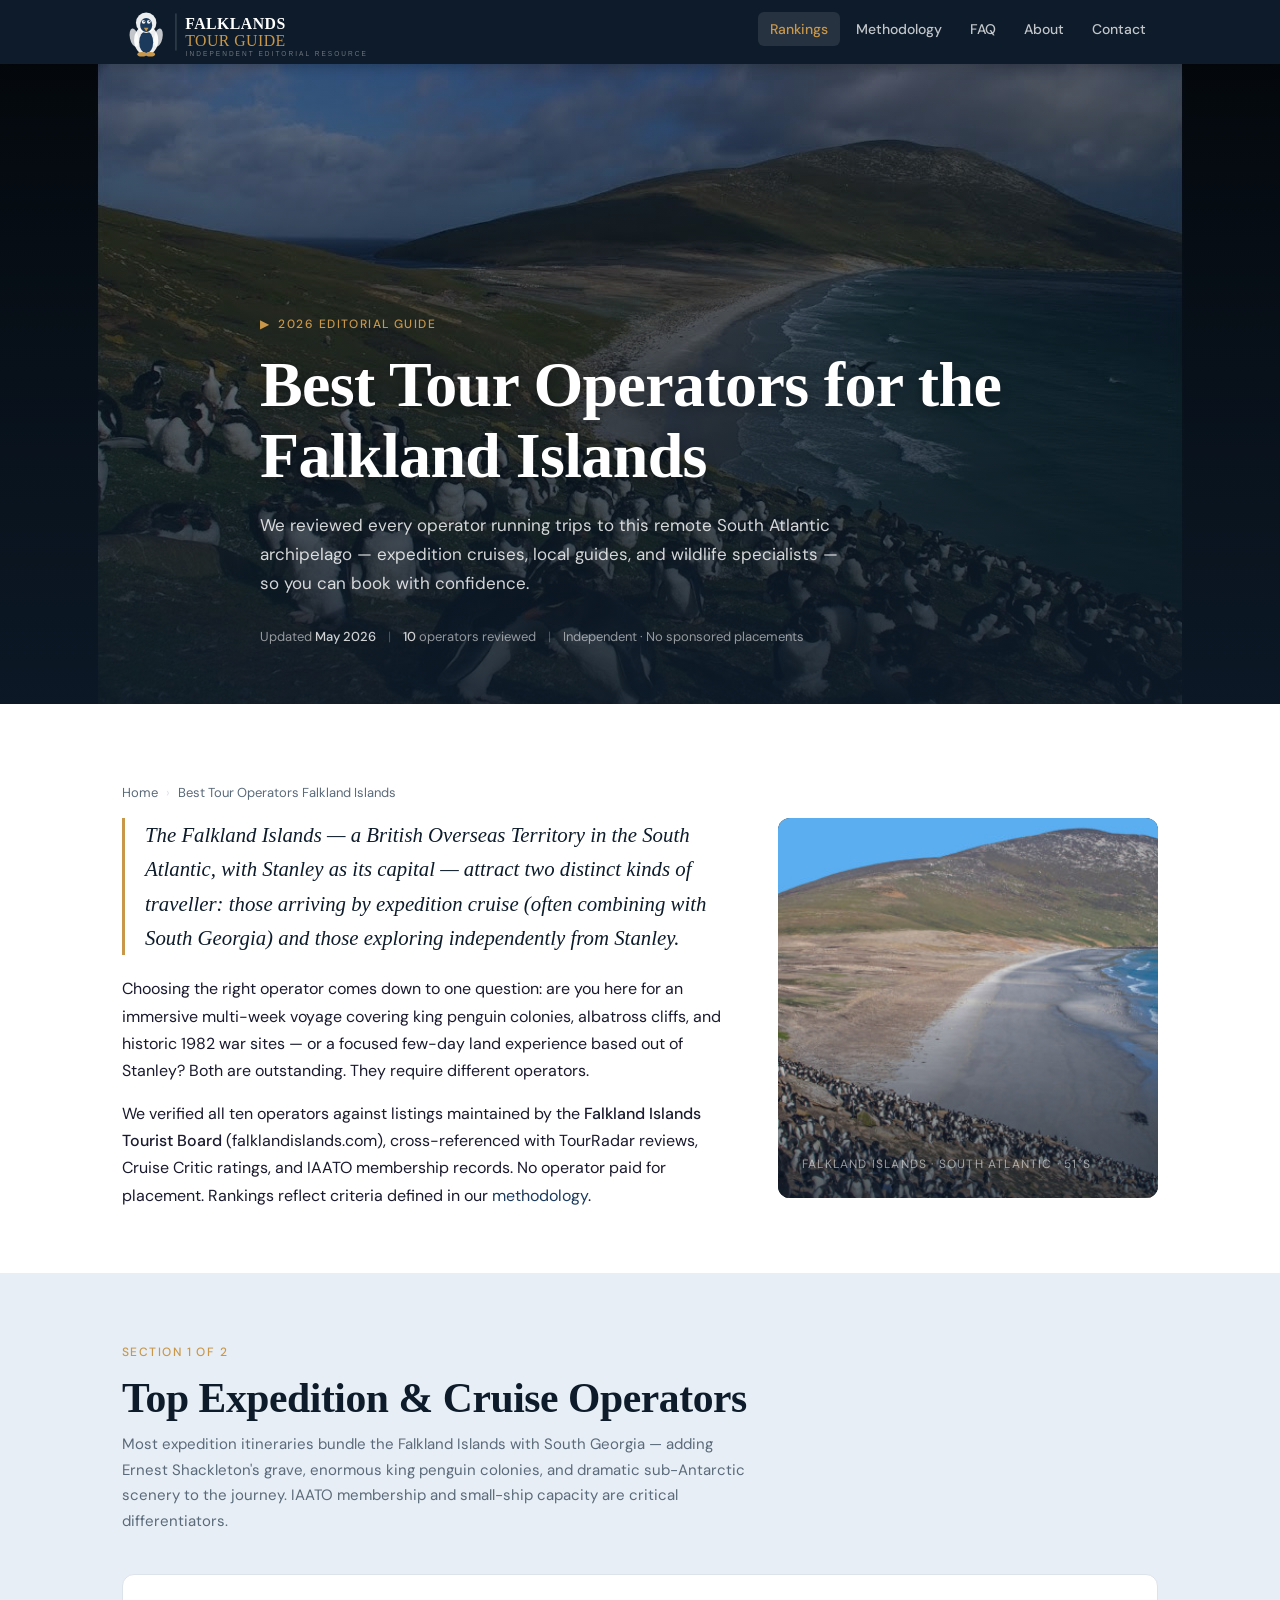
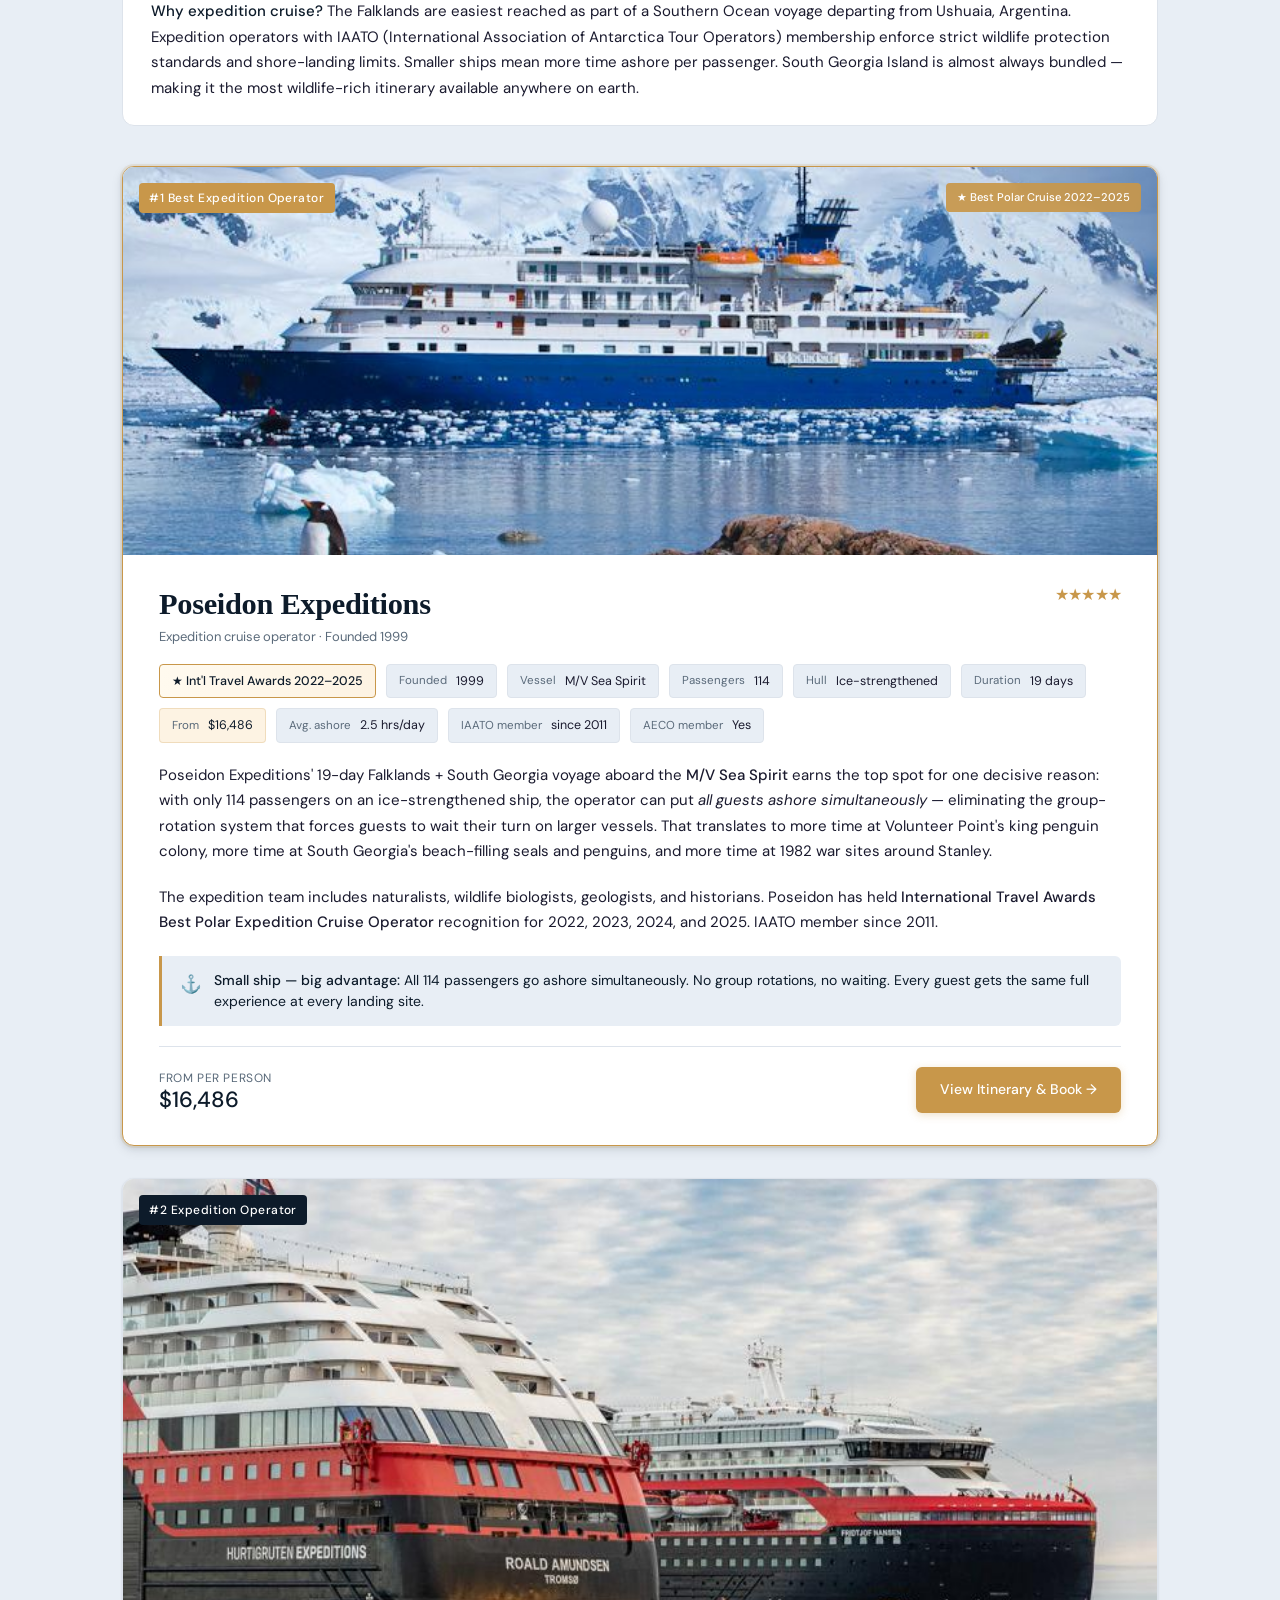
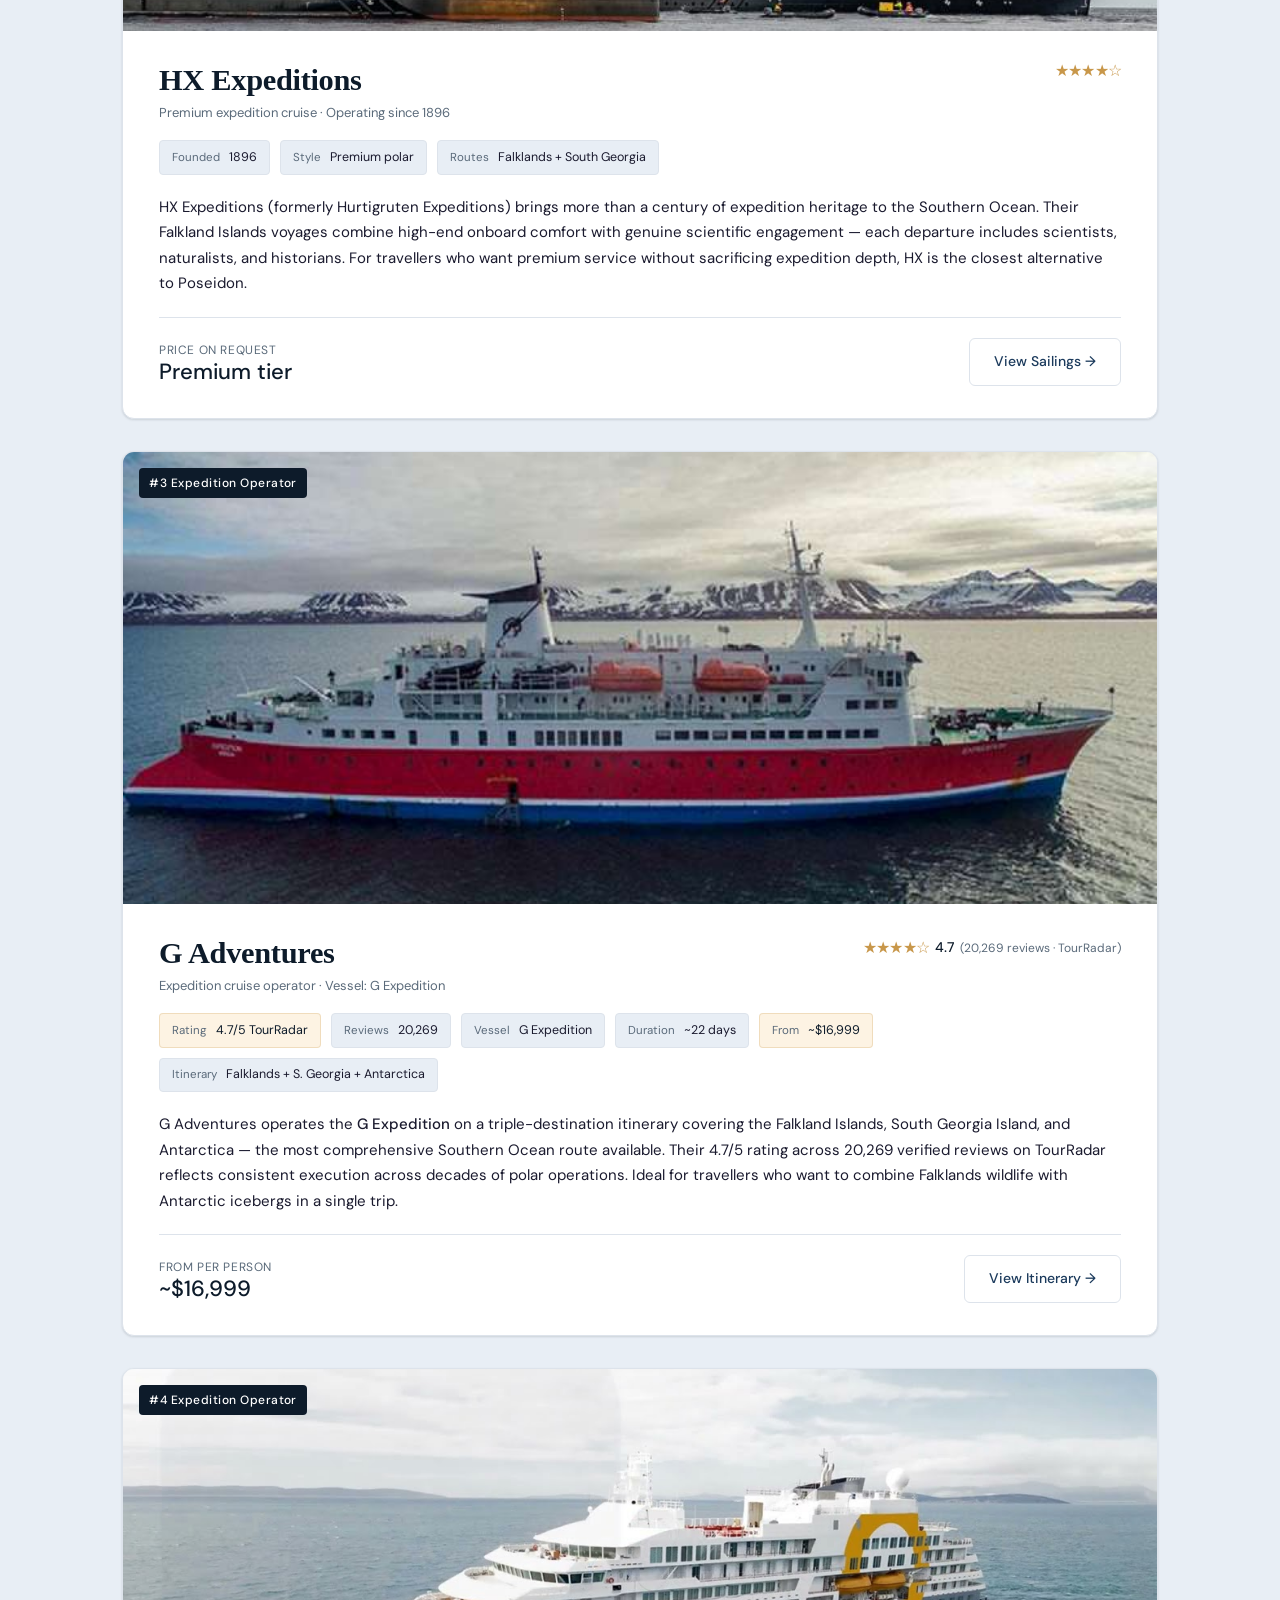
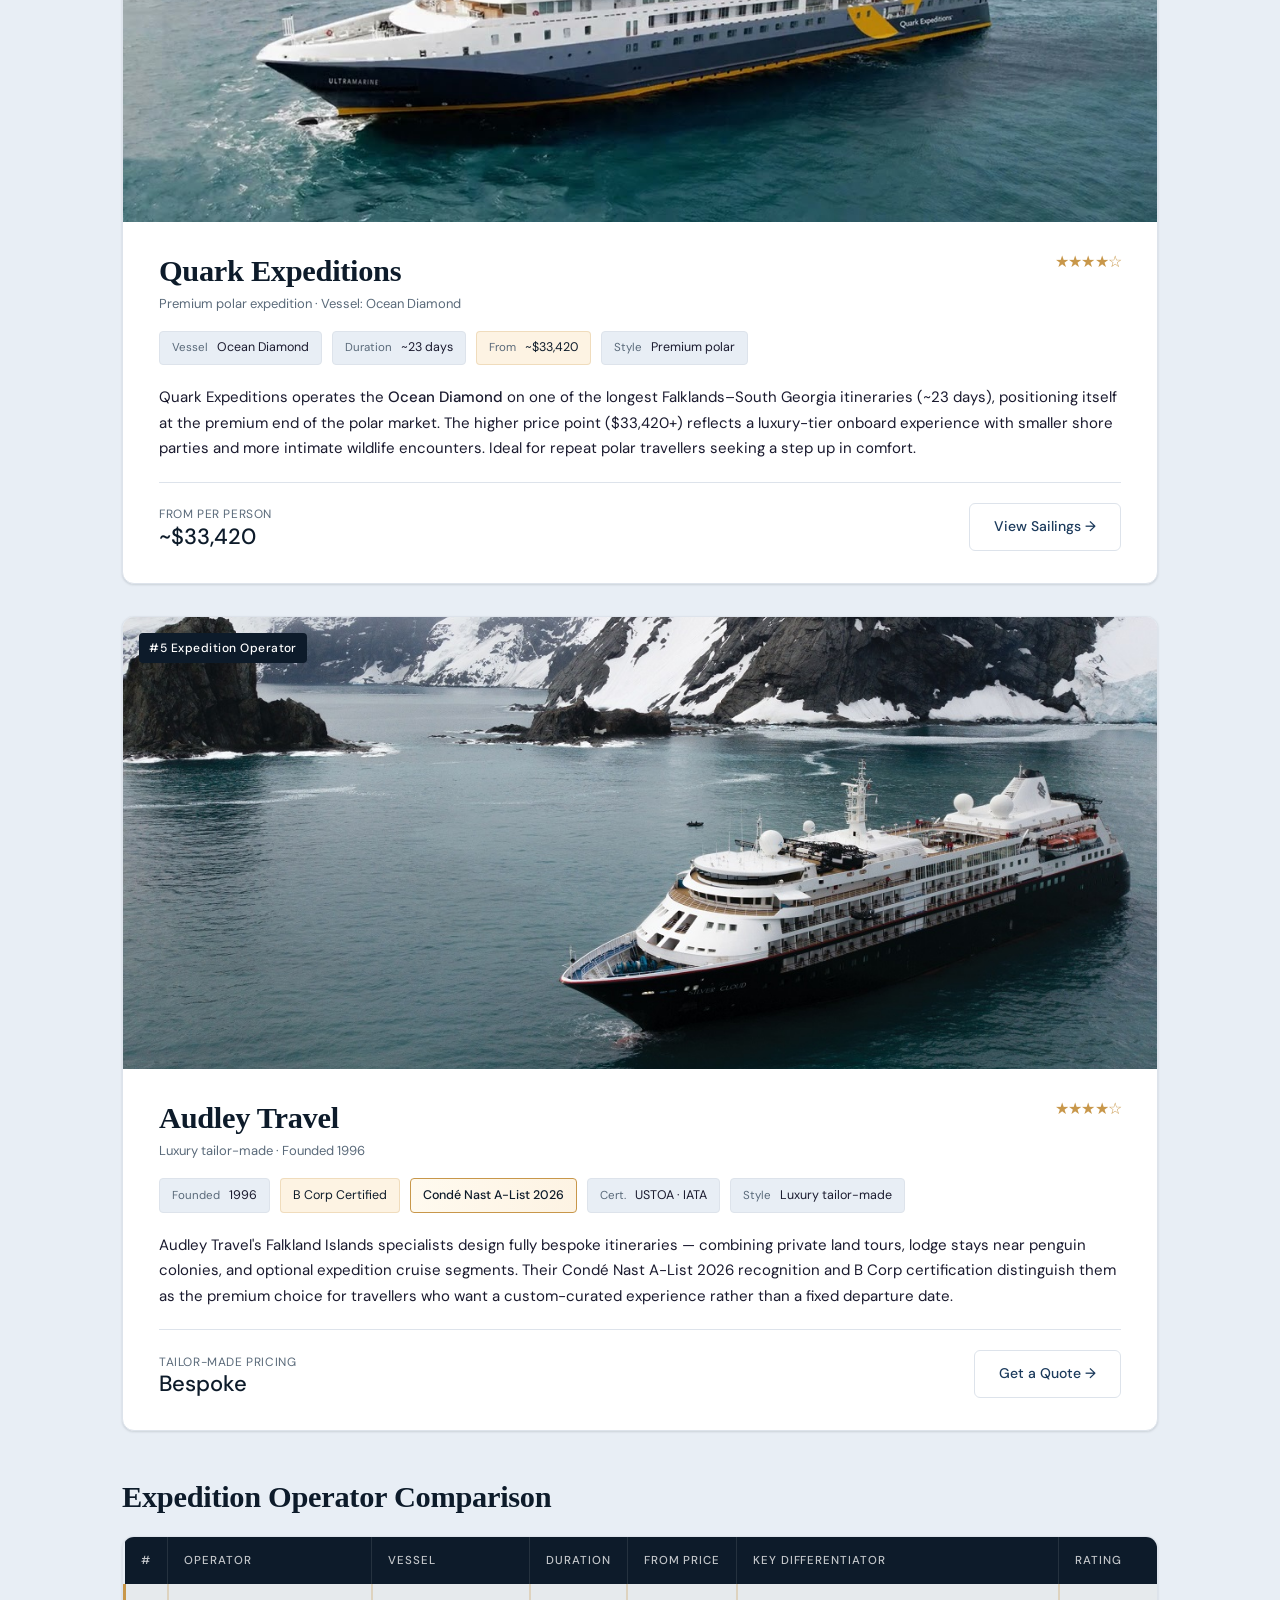
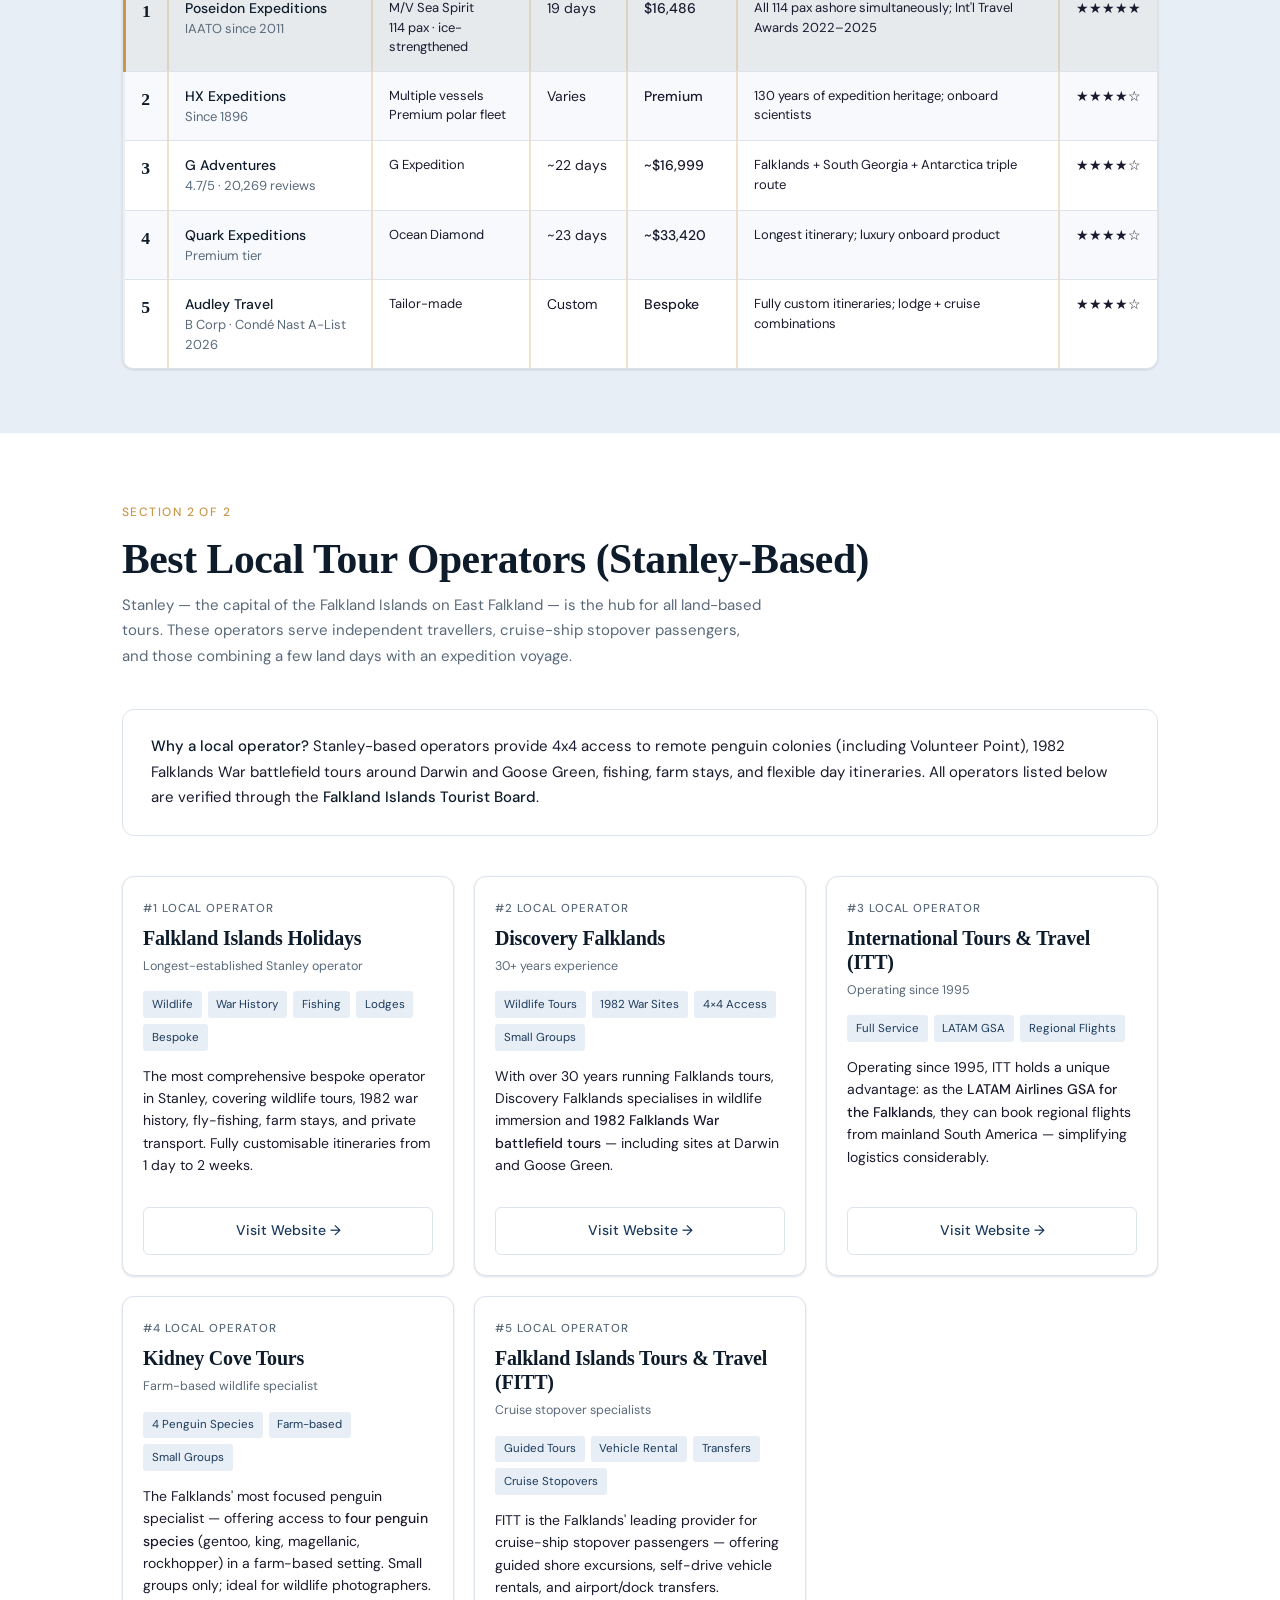
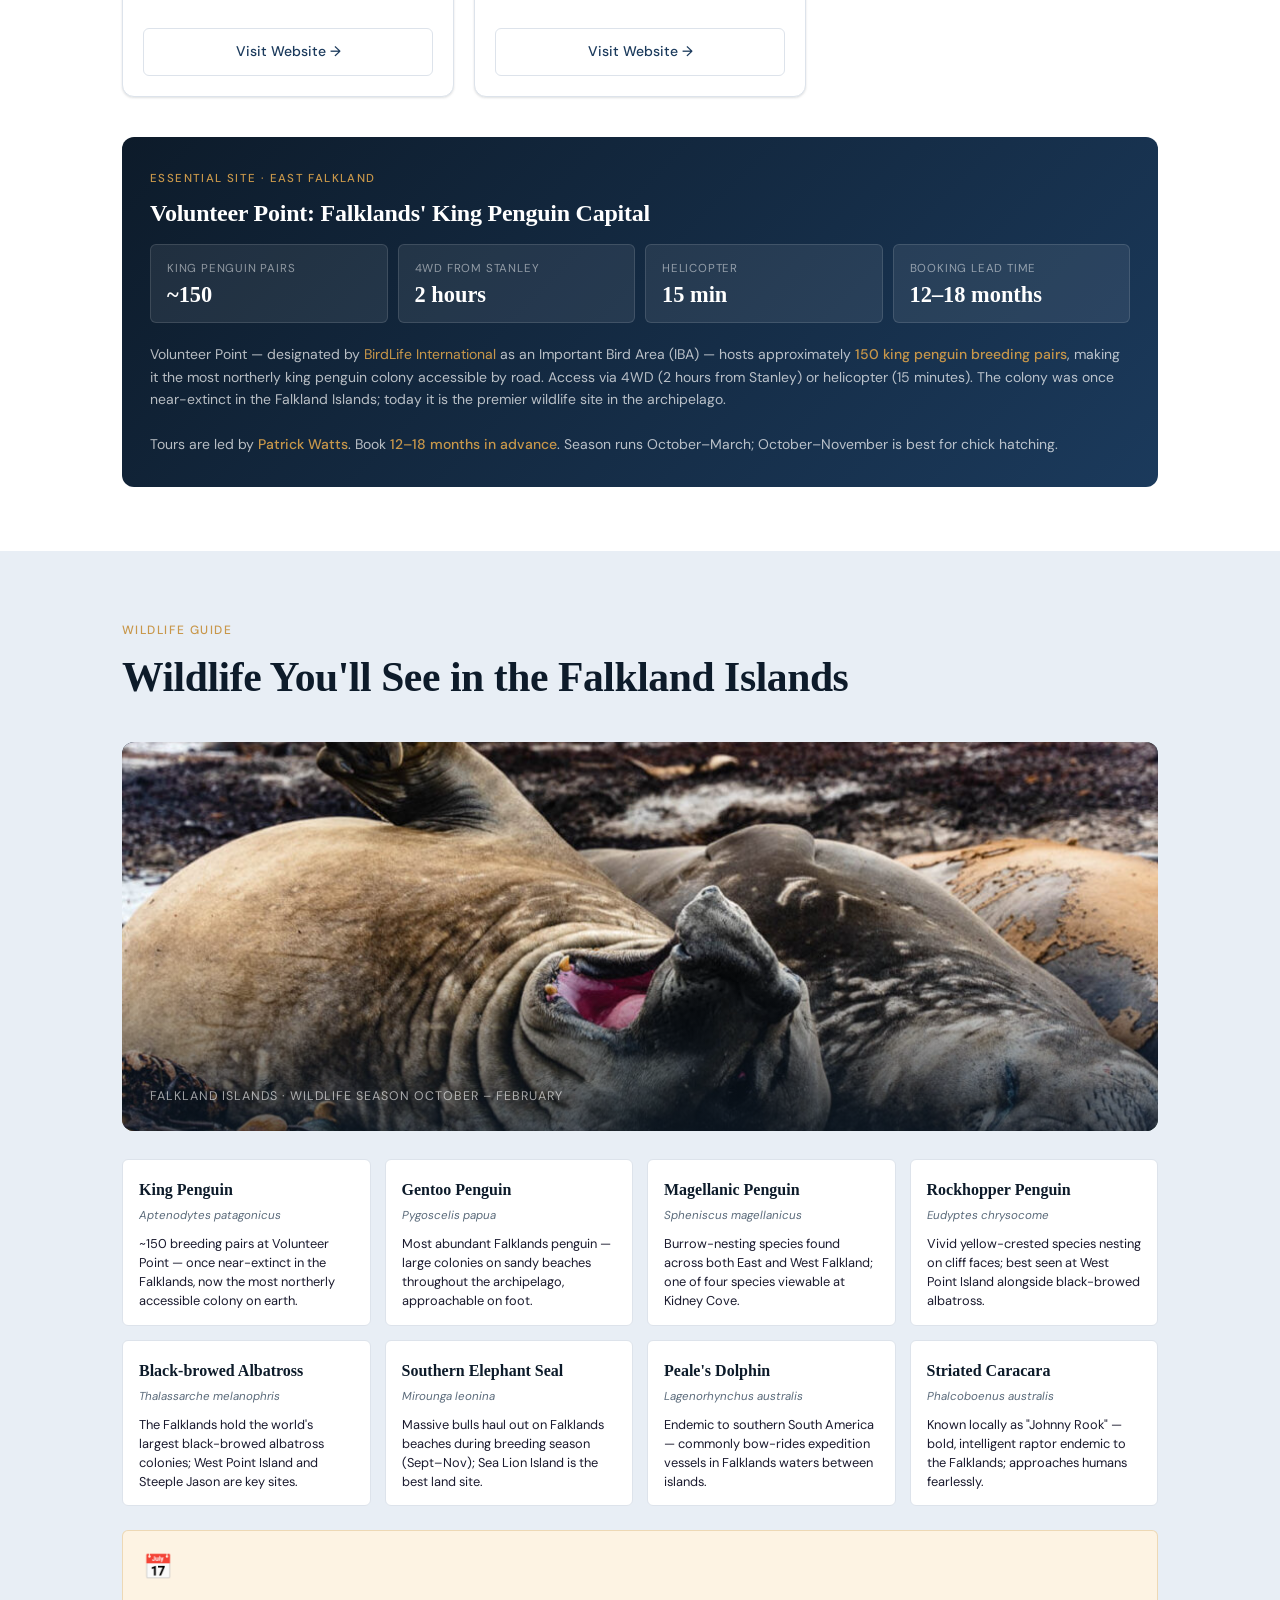
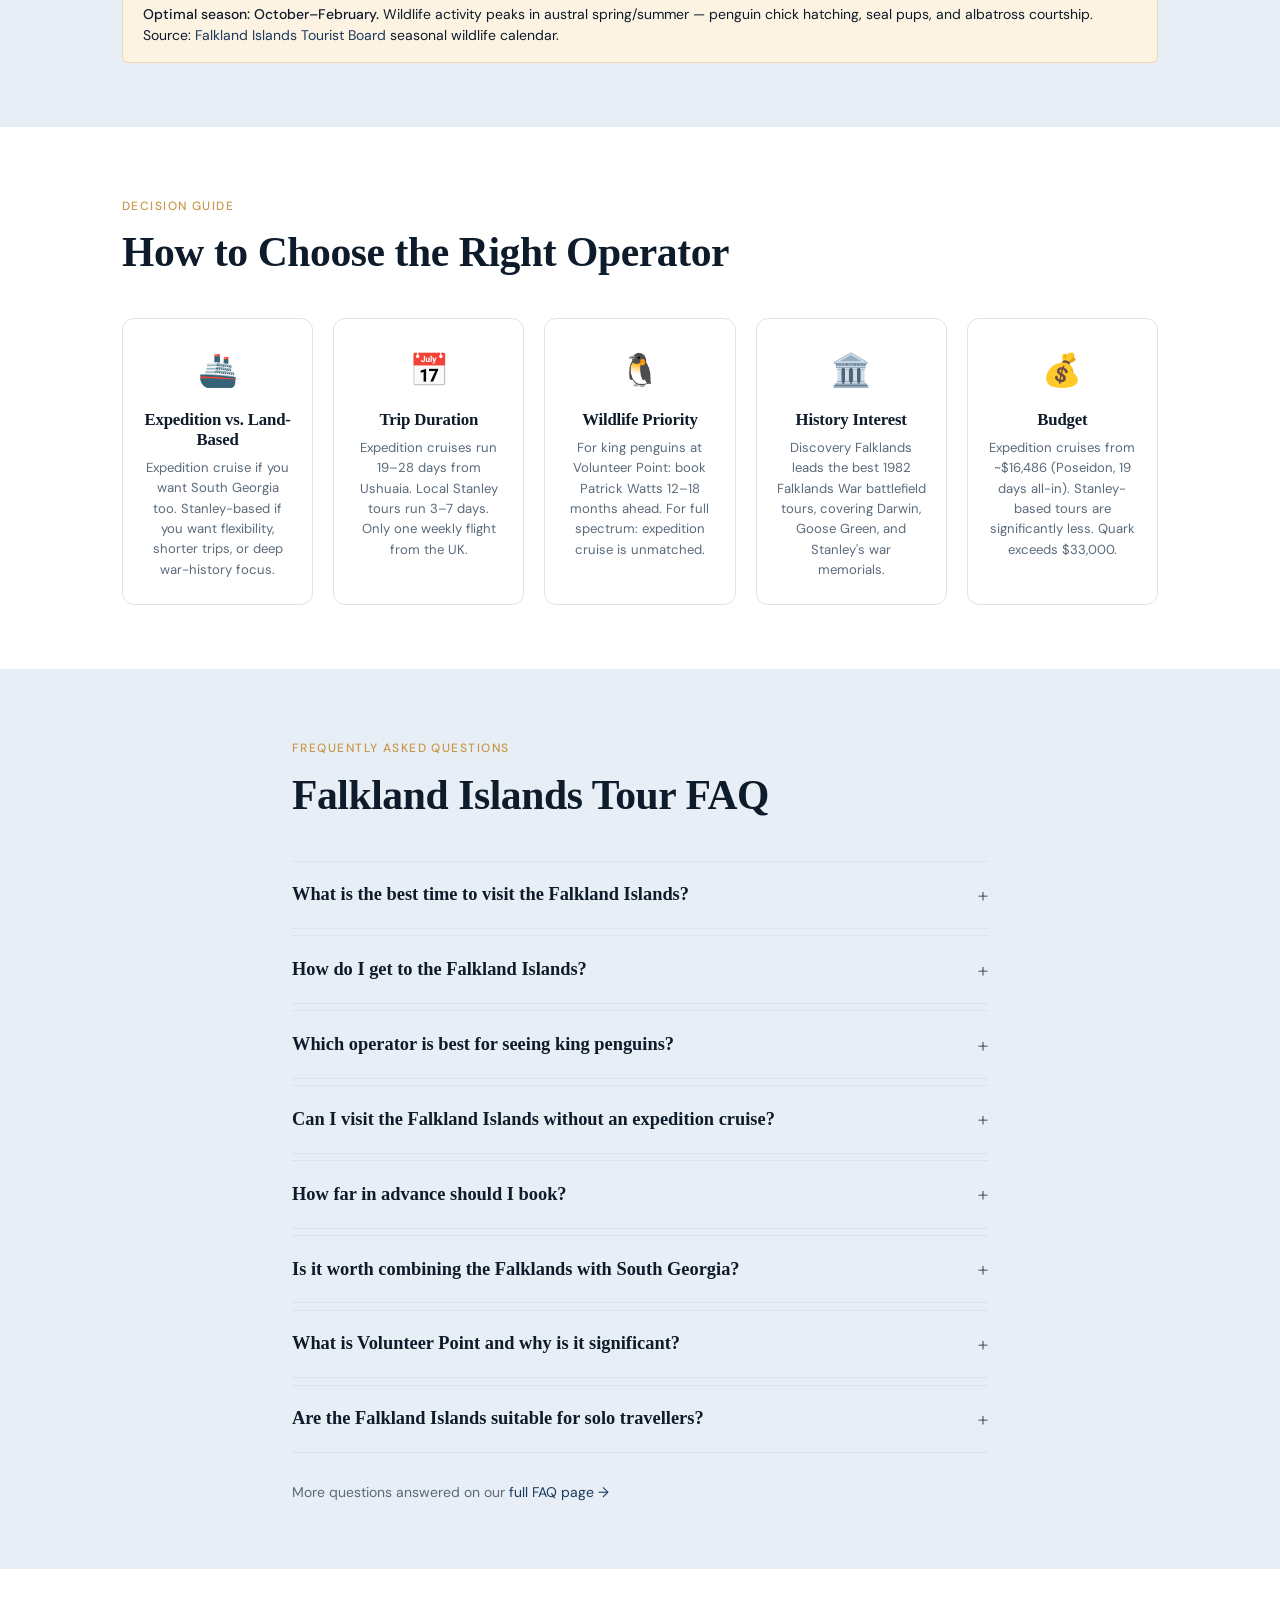
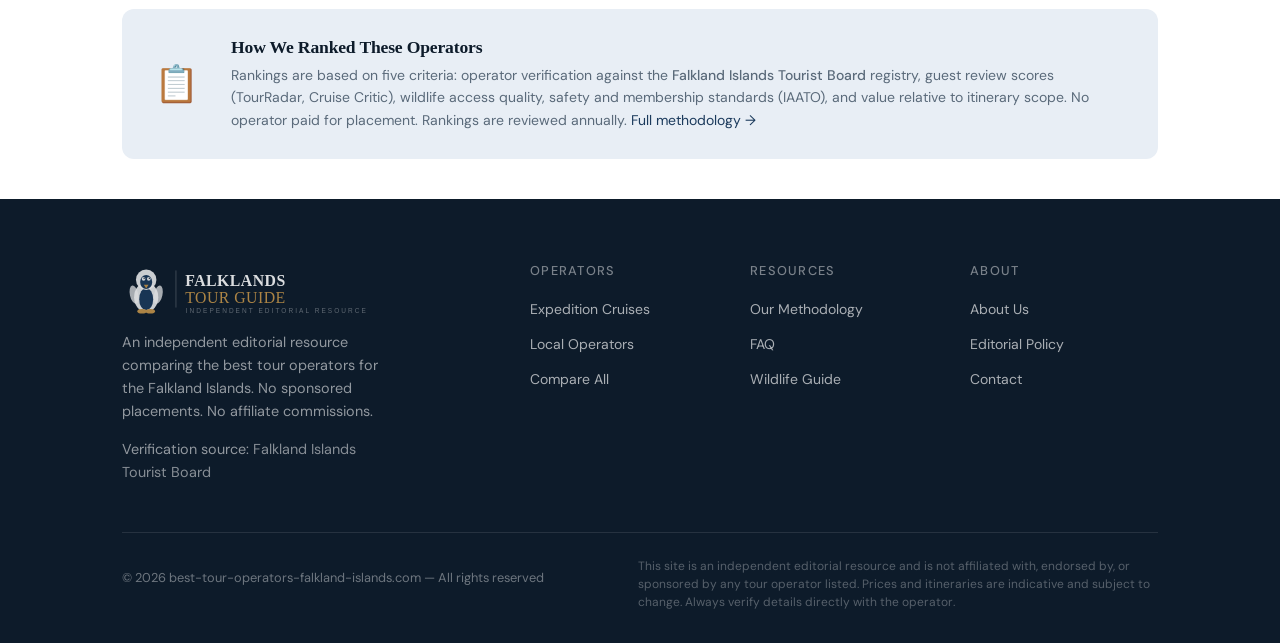
==== index.html @ f82b601d "Initial build: best-tour-operators-falkland-islands.com Production-ready static SEO site ranking Fal" ====
<!DOCTYPE html>
<html lang="en">
<head>
  <meta charset="UTF-8">
  <meta name="viewport" content="width=device-width, initial-scale=1.0">
  <title>Best Tour Operators Falkland Islands 2026 – Verified Guide</title>
  <meta name="description" content="Compare the 10 best tour operators for the Falkland Islands in 2026. Expedition cruises + local Stanley guides, prices, reviews and expert tips.">
  <link rel="canonical" href="https://best-tour-operators-falkland-islands.com/">
  <meta property="og:type" content="article">
  <meta property="og:title" content="Best Tour Operators Falkland Islands 2026 – Verified Guide">
  <meta property="og:description" content="Compare the 10 best tour operators for the Falkland Islands in 2026.">
  <meta property="og:url" content="https://best-tour-operators-falkland-islands.com/">
  <meta property="og:site_name" content="Falklands Tour Guide">
  <meta name="robots" content="index, follow">
  <link rel="preconnect" href="https://fonts.googleapis.com">
  <link rel="preconnect" href="https://fonts.gstatic.com" crossorigin>
  <link href="https://fonts.googleapis.com/css2?family=Cormorant+Garant:ital,wght@0,400;0,600;0,700;1,400;1,600&family=DM+Sans:wght@400;500&display=swap" rel="stylesheet">
  <link rel="stylesheet" href="css/global.css">
  <link rel="stylesheet" href="css/ranking.css">
  <link rel="icon" type="image/svg+xml" href="images/favicon.svg">
<script type="application/ld+json">
{
  "@context": "https://schema.org",
  "@graph": [
    {
      "@type": "WebPage",
      "@id": "https://best-tour-operators-falkland-islands.com/",
      "url": "https://best-tour-operators-falkland-islands.com/",
      "name": "Best Tour Operators Falkland Islands 2026 – Verified Guide",
      "description": "Compare the 10 best tour operators for the Falkland Islands in 2026. Expedition cruises + local Stanley guides, prices, reviews and expert tips.",
      "datePublished": "2026-01-01",
      "dateModified": "2026-05-04",
      "author": {"@type": "Organization", "name": "Falklands Tour Guide Editorial Team"},
      "inLanguage": "en"
    },
    {
      "@type": "ItemList",
      "name": "Best Tour Operators for the Falkland Islands 2026",
      "url": "https://best-tour-operators-falkland-islands.com/",
      "numberOfItems": 10,
      "itemListElement": [
        {"@type": "ListItem", "position": 1, "name": "Poseidon Expeditions", "url": "https://poseidonexpeditions.com/antarctica/falklands-south-georgia-best-southern-ocean/"},
        {"@type": "ListItem", "position": 2, "name": "HX Expeditions", "url": "https://www.hxexpeditions.com/"},
        {"@type": "ListItem", "position": 3, "name": "G Adventures", "url": "https://www.gadventures.com/"},
        {"@type": "ListItem", "position": 4, "name": "Quark Expeditions", "url": "https://www.quarkexpeditions.com/"},
        {"@type": "ListItem", "position": 5, "name": "Audley Travel", "url": "https://www.audleytravel.com/"},
        {"@type": "ListItem", "position": 6, "name": "Falkland Islands Holidays", "url": "https://www.falklandislandsholidays.com/"},
        {"@type": "ListItem", "position": 7, "name": "Discovery Falklands", "url": "https://www.discoveryfalklands.com/"},
        {"@type": "ListItem", "position": 8, "name": "International Tours & Travel (ITT)", "url": "https://www.falklandislands-itt.com/"},
        {"@type": "ListItem", "position": 9, "name": "Kidney Cove Tours", "url": "https://www.falklandislands.com/"},
        {"@type": "ListItem", "position": 10, "name": "Falkland Islands Tours & Travel (FITT)", "url": "https://www.falklandislands.com/"}
      ]
    },
    {
      "@type": "TouristAttraction",
      "name": "Volunteer Point",
      "description": "Important Bird Area designated by BirdLife International. Home to approximately 150 king penguin breeding pairs, the most northerly accessible king penguin colony.",
      "url": "https://best-tour-operators-falkland-islands.com/#local",
      "geo": {"@type": "GeoCoordinates", "latitude": -51.47, "longitude": -58.39},
      "containedInPlace": {"@type": "Country", "name": "Falkland Islands"}
    },
    {
      "@type": "FAQPage",
      "mainEntity": [
        {
          "@type": "Question",
          "name": "What is the best time to visit the Falkland Islands?",
          "acceptedAnswer": {"@type": "Answer", "text": "The optimal window is October to February (austral spring and summer). Wildlife activity peaks during this period — king penguin chicks hatch, seal pups are born, and albatross conduct courtship. The Falkland Islands Tourist Board recommends October–February for all wildlife-focused visits."}
        },
        {
          "@type": "Question",
          "name": "How do I get to the Falkland Islands?",
          "acceptedAnswer": {"@type": "Answer", "text": "By air: LATAM Airlines operates weekly flights from Punta Arenas, Chile to Stanley (MPN). ITT is the LATAM GSA for the Falklands. By expedition ship: most cruises depart from Ushuaia, Argentina, reaching the Falklands in 36-48 hours."}
        },
        {
          "@type": "Question",
          "name": "Which operator is best for seeing king penguins?",
          "acceptedAnswer": {"@type": "Answer", "text": "For king penguins from land: Volunteer Point with guide Patrick Watts — book 12-18 months in advance. Volunteer Point hosts approximately 150 breeding pairs designated as an IBA by BirdLife International. By expedition cruise, Poseidon Expeditions visits South Georgia king penguin colonies on its 19-day Falklands + South Georgia voyage."}
        },
        {
          "@type": "Question",
          "name": "Can I visit the Falkland Islands without an expedition cruise?",
          "acceptedAnswer": {"@type": "Answer", "text": "Yes. Five Stanley-based operators serve land visitors: Falkland Islands Holidays (bespoke), Discovery Falklands (wildlife + 1982 war history), ITT (since 1995, LATAM flights), Kidney Cove Tours (penguin-focused), and FITT (cruise stopovers, vehicle rental)."}
        },
        {
          "@type": "Question",
          "name": "How far in advance should I book a Falkland Islands tour?",
          "acceptedAnswer": {"@type": "Answer", "text": "Volunteer Point tours with Patrick Watts: 12-18 months. Expedition cruises: 6-12 months for preferred dates. General Stanley tours: 2-3 months."}
        },
        {
          "@type": "Question",
          "name": "Is it worth combining the Falkland Islands with South Georgia?",
          "acceptedAnswer": {"@type": "Answer", "text": "Yes. South Georgia adds Shackleton's grave, 250,000+ king penguins at Salisbury Plain, and dramatic sub-Antarctic scenery — almost always bundled in the same expedition itinerary as the Falklands."}
        },
        {
          "@type": "Question",
          "name": "What is Volunteer Point?",
          "acceptedAnswer": {"@type": "Answer", "text": "Volunteer Point is a headland on East Falkland designated by BirdLife International as an Important Bird Area. It hosts approximately 150 king penguin breeding pairs — the most northerly accessible king penguin colony in the world. Access via 4WD (2 hours from Stanley) or helicopter (15 minutes). Book Patrick Watts 12-18 months ahead."}
        },
        {
          "@type": "Question",
          "name": "Are the Falkland Islands suitable for solo travellers?",
          "acceptedAnswer": {"@type": "Answer", "text": "Yes. Expedition cruises are naturally social for solo travellers. Poseidon Expeditions and G Adventures accept solo bookings. For land-based travel, Stanley-based operators (Discovery Falklands, FITT) run small-group departures suitable for solo visitors."}
        }
      ]
    }
  ]
}
</script>
</head>
<body>
<header class="site-header" role="banner">
  <div class="container">
    <a href="./" class="site-logo" aria-label="Falklands Tour Guide — Home">
      <img src="images/logo.svg" class="site-logo__img" width="200" height="38" alt="Falklands Tour Guide">
    </a>
    <button class="nav-toggle" aria-expanded="false" aria-controls="site-nav" aria-label="Open navigation">
      <span></span><span></span><span></span>
    </button>
    <nav role="navigation" aria-label="Main navigation">
      <ul class="site-nav" id="site-nav">
        <li><a href="./" class="active">Rankings</a></li>
        <li><a href="methodology/">Methodology</a></li>
        <li><a href="faq/">FAQ</a></li>
        <li><a href="about/">About</a></li>
        <li><a href="contact/">Contact</a></li>
      </ul>
    </nav>
  </div>
</header>
<main id="main-content">
<!-- ─── HERO ─── -->
<!-- Hero image prompt: "Zodiac boat approaching rocky Falkland Islands coastline, king penguin colony foreground, dramatic stormy sky, golden hour, ultra-wide editorial travel photography" -->
<section class="hero">
  <div class="hero__bg">
    <img class="hero__bg-img" src="images/hero.jpg" alt="Falkland Islands coastline, South Atlantic" loading="eager" width="1600" height="900">
  </div>
  <div class="hero__overlay"></div>
  <div class="container">
    <div class="hero__content">
      <div class="hero__eyebrow">
        <span>&#9654;</span> 2026 Editorial Guide
      </div>
      <h1>Best Tour Operators for the Falkland Islands</h1>
      <p class="hero__lead">We reviewed every operator running trips to this remote South Atlantic archipelago — expedition cruises, local guides, and wildlife specialists — so you can book with confidence.</p>
      <div class="hero__meta">
        <span>Updated <strong>May 2026</strong></span>
        <span class="hero__divider">|</span>
        <span><strong>10</strong> operators reviewed</span>
        <span class="hero__divider">|</span>
        <span>Independent · No sponsored placements</span>
      </div>
    </div>
  </div>
</section>

<!-- ─── INTRO ─── -->
<section class="section">
  <div class="container">
    <nav class="breadcrumb" aria-label="Breadcrumb">
      <a href="./">Home</a>
      <span aria-hidden="true">›</span>
      <span aria-current="page">Best Tour Operators Falkland Islands</span>
    </nav>
    <div class="intro-grid">
      <div class="intro-text">
        <p class="lead">The Falkland Islands — a British Overseas Territory in the South Atlantic, with Stanley as its capital — attract two distinct kinds of traveller: those arriving by expedition cruise (often combining with South Georgia) and those exploring independently from Stanley.</p>
        <p>Choosing the right operator comes down to one question: are you here for an immersive multi-week voyage covering king penguin colonies, albatross cliffs, and historic 1982 war sites — or a focused few-day land experience based out of Stanley? Both are outstanding. They require different operators.</p>
        <p>We verified all ten operators against listings maintained by the <strong>Falkland Islands Tourist Board</strong> (falklandislands.com), cross-referenced with TourRadar reviews, Cruise Critic ratings, and IAATO membership records. No operator paid for placement. Rankings reflect criteria defined in our <a href="methodology/">methodology</a>.</p>
      </div>
      <div class="intro-editorial-img">
        <img src="images/Falkland Islands · South Atlantic · 51°S.jpg" alt="Falkland Islands coastline, South Atlantic" loading="lazy" width="800" height="500">
        <div class="intro-editorial-img__overlay"></div>
        <p class="intro-editorial-img__caption">Falkland Islands · South Atlantic · 51°S</p>
      </div>
    </div>
  </div>
</section>

<!-- ─── SECTION 1: EXPEDITION CRUISE OPERATORS ─── -->
<section class="section section--alt" id="expedition">
  <div class="container">
    <div class="section__header">
      <span class="section__eyebrow">Section 1 of 2</span>
      <h2>Top Expedition &amp; Cruise Operators</h2>
      <p style="max-width:640px;color:var(--text-muted);font-size:.9375rem;margin-top:.5rem;">Most expedition itineraries bundle the Falkland Islands with South Georgia — adding Ernest Shackleton's grave, enormous king penguin colonies, and dramatic sub-Antarctic scenery to the journey. IAATO membership and small-ship capacity are critical differentiators.</p>
    </div>

    <div class="rationale">
      <strong>Why expedition cruise?</strong> The Falklands are easiest reached as part of a Southern Ocean voyage departing from Ushuaia, Argentina. Expedition operators with IAATO (International Association of Antarctica Tour Operators) membership enforce strict wildlife protection standards and shore-landing limits. Smaller ships mean more time ashore per passenger. South Georgia Island is almost always bundled — making it the most wildlife-rich itinerary available anywhere on earth.
    </div>

    <!-- ── CARD 1: POSEIDON EXPEDITIONS ── -->
    <article class="operator-card operator-card--featured" id="poseidon-expeditions">
      <div class="operator-card__image">
        <img src="images/Poseidon Expeditions.jpg"
             alt="M/V Sea Spirit expedition ship in Antarctic waters with penguin in foreground — Poseidon Expeditions"
             loading="lazy"
             width="1200" height="525"
             style="object-position: center 45%;">
        <span class="operator-card__rank">#1 Best Expedition Operator</span>
        <span class="award-badge">★ Best Polar Cruise 2022–2025</span>
      </div>
      <div class="operator-card__body">
        <div class="operator-card__header">
          <div>
            <h3 class="operator-card__name">Poseidon Expeditions</h3>
            <p class="operator-card__type">Expedition cruise operator · Founded 1999</p>
          </div>
          <div class="rating">
            <span class="stars" aria-label="5 stars">★★★★★</span>
          </div>
        </div>
        <div class="stat-row">
          <span class="stat-badge stat-badge--award">★ Int'l Travel Awards 2022–2025</span>
          <span class="stat-badge"><span class="stat-badge__label">Founded</span>&nbsp;1999</span>
          <span class="stat-badge"><span class="stat-badge__label">Vessel</span>&nbsp;M/V Sea Spirit</span>
          <span class="stat-badge"><span class="stat-badge__label">Passengers</span>&nbsp;114</span>
          <span class="stat-badge"><span class="stat-badge__label">Hull</span>&nbsp;Ice-strengthened</span>
          <span class="stat-badge"><span class="stat-badge__label">Duration</span>&nbsp;19 days</span>
          <span class="stat-badge stat-badge--accent"><span class="stat-badge__label">From</span>&nbsp;$16,486</span>
          <span class="stat-badge"><span class="stat-badge__label">Avg. ashore</span>&nbsp;2.5 hrs/day</span>
          <span class="stat-badge"><span class="stat-badge__label">IAATO member</span>&nbsp;since 2011</span>
          <span class="stat-badge"><span class="stat-badge__label">AECO member</span>&nbsp;Yes</span>
        </div>
        <p class="operator-card__desc">Poseidon Expeditions' 19-day Falklands + South Georgia voyage aboard the <strong>M/V Sea Spirit</strong> earns the top spot for one decisive reason: with only 114 passengers on an ice-strengthened ship, the operator can put <em>all guests ashore simultaneously</em> — eliminating the group-rotation system that forces guests to wait their turn on larger vessels. That translates to more time at Volunteer Point's king penguin colony, more time at South Georgia's beach-filling seals and penguins, and more time at 1982 war sites around Stanley.</p>
        <p class="operator-card__desc">The expedition team includes naturalists, wildlife biologists, geologists, and historians. Poseidon has held <strong>International Travel Awards Best Polar Expedition Cruise Operator</strong> recognition for 2022, 2023, 2024, and 2025. IAATO member since 2011.</p>
        <div class="key-claim">
          <span class="key-claim__icon">⚓</span>
          <span><strong>Small ship — big advantage:</strong> All 114 passengers go ashore simultaneously. No group rotations, no waiting. Every guest gets the same full experience at every landing site.</span>
        </div>
        <div class="operator-card__footer">
          <div class="price-from">
            <div class="price-from__label">From per person</div>
            <div class="price-from__value">$16,486</div>
          </div>
          <a href="./" class="btn btn-primary">View Itinerary &amp; Book →</a>
        </div>
      </div>
    </article>

    <!-- ── CARD 2: HX EXPEDITIONS ── -->
    <article class="operator-card" id="hx-expeditions">
      <div class="operator-card__image">
        <img src="images/HX Expeditions (Hurtigruten).jpg"
             alt="Hurtigruten expedition ships Roald Amundsen and Fridtjof Nansen — HX Expeditions fleet"
             loading="lazy"
             width="1200" height="525"
             style="object-position: center 55%;">
        <span class="operator-card__rank">#2 Expedition Operator</span>
      </div>
      <div class="operator-card__body">
        <div class="operator-card__header">
          <div>
            <h3 class="operator-card__name">HX Expeditions</h3>
            <p class="operator-card__type">Premium expedition cruise · Operating since 1896</p>
          </div>
          <div class="rating">
            <span class="stars" aria-label="4 stars">★★★★☆</span>
          </div>
        </div>
        <div class="stat-row">
          <span class="stat-badge"><span class="stat-badge__label">Founded</span>&nbsp;1896</span>
          <span class="stat-badge"><span class="stat-badge__label">Style</span>&nbsp;Premium polar</span>
          <span class="stat-badge"><span class="stat-badge__label">Routes</span>&nbsp;Falklands + South Georgia</span>
        </div>
        <p class="operator-card__desc">HX Expeditions (formerly Hurtigruten Expeditions) brings more than a century of expedition heritage to the Southern Ocean. Their Falkland Islands voyages combine high-end onboard comfort with genuine scientific engagement — each departure includes scientists, naturalists, and historians. For travellers who want premium service without sacrificing expedition depth, HX is the closest alternative to Poseidon.</p>
        <div class="operator-card__footer">
          <div class="price-from">
            <div class="price-from__label">Price on request</div>
            <div class="price-from__value">Premium tier</div>
          </div>
          <a href="./" class="btn btn-outline">View Sailings →</a>
        </div>
      </div>
    </article>

    <!-- ── CARD 3: G ADVENTURES ── -->
    <article class="operator-card" id="g-adventures">
      <div class="operator-card__image">
        <img src="images/G Adventures.png"
             alt="G Expedition ship in Arctic waters — G Adventures expedition vessel"
             loading="lazy"
             width="1200" height="525"
             style="object-position: center 55%;">
        <span class="operator-card__rank">#3 Expedition Operator</span>
      </div>
      <div class="operator-card__body">
        <div class="operator-card__header">
          <div>
            <h3 class="operator-card__name">G Adventures</h3>
            <p class="operator-card__type">Expedition cruise operator · Vessel: G Expedition</p>
          </div>
          <div class="rating">
            <span class="stars" aria-label="4.5 stars">★★★★☆</span>
            <span class="rating__score">4.7</span>
            <span class="rating__count">(20,269 reviews · TourRadar)</span>
          </div>
        </div>
        <div class="stat-row">
          <span class="stat-badge stat-badge--accent"><span class="stat-badge__label">Rating</span>&nbsp;4.7/5 TourRadar</span>
          <span class="stat-badge"><span class="stat-badge__label">Reviews</span>&nbsp;20,269</span>
          <span class="stat-badge"><span class="stat-badge__label">Vessel</span>&nbsp;G Expedition</span>
          <span class="stat-badge"><span class="stat-badge__label">Duration</span>&nbsp;~22 days</span>
          <span class="stat-badge stat-badge--accent"><span class="stat-badge__label">From</span>&nbsp;~$16,999</span>
          <span class="stat-badge"><span class="stat-badge__label">Itinerary</span>&nbsp;Falklands + S. Georgia + Antarctica</span>
        </div>
        <p class="operator-card__desc">G Adventures operates the <strong>G Expedition</strong> on a triple-destination itinerary covering the Falkland Islands, South Georgia Island, and Antarctica — the most comprehensive Southern Ocean route available. Their 4.7/5 rating across 20,269 verified reviews on TourRadar reflects consistent execution across decades of polar operations. Ideal for travellers who want to combine Falklands wildlife with Antarctic icebergs in a single trip.</p>
        <div class="operator-card__footer">
          <div class="price-from">
            <div class="price-from__label">From per person</div>
            <div class="price-from__value">~$16,999</div>
          </div>
          <a href="./" class="btn btn-outline">View Itinerary →</a>
        </div>
      </div>
    </article>

    <!-- ── CARD 4: QUARK EXPEDITIONS ── -->
    <article class="operator-card" id="quark-expeditions">
      <div class="operator-card__image">
        <img src="images/Quark Expeditions.jpg"
             alt="Quark Expeditions Ultramarine vessel at sea — premium polar expedition ship"
             loading="lazy"
             width="1200" height="525"
             style="object-position: 55% 50%;">
        <span class="operator-card__rank">#4 Expedition Operator</span>
      </div>
      <div class="operator-card__body">
        <div class="operator-card__header">
          <div>
            <h3 class="operator-card__name">Quark Expeditions</h3>
            <p class="operator-card__type">Premium polar expedition · Vessel: Ocean Diamond</p>
          </div>
          <div class="rating">
            <span class="stars" aria-label="4 stars">★★★★☆</span>
          </div>
        </div>
        <div class="stat-row">
          <span class="stat-badge"><span class="stat-badge__label">Vessel</span>&nbsp;Ocean Diamond</span>
          <span class="stat-badge"><span class="stat-badge__label">Duration</span>&nbsp;~23 days</span>
          <span class="stat-badge stat-badge--accent"><span class="stat-badge__label">From</span>&nbsp;~$33,420</span>
          <span class="stat-badge"><span class="stat-badge__label">Style</span>&nbsp;Premium polar</span>
        </div>
        <p class="operator-card__desc">Quark Expeditions operates the <strong>Ocean Diamond</strong> on one of the longest Falklands–South Georgia itineraries (~23 days), positioning itself at the premium end of the polar market. The higher price point ($33,420+) reflects a luxury-tier onboard experience with smaller shore parties and more intimate wildlife encounters. Ideal for repeat polar travellers seeking a step up in comfort.</p>
        <div class="operator-card__footer">
          <div class="price-from">
            <div class="price-from__label">From per person</div>
            <div class="price-from__value">~$33,420</div>
          </div>
          <a href="./" class="btn btn-outline">View Sailings →</a>
        </div>
      </div>
    </article>

    <!-- ── CARD 5: AUDLEY TRAVEL ── -->
    <article class="operator-card" id="audley-travel">
      <div class="operator-card__image">
        <img src="images/Audley Travel.jpg"
             alt="Expedition ship near dramatic Antarctic cliffs and mountains — Audley Travel bespoke voyage"
             loading="lazy"
             width="1200" height="525"
             style="object-position: center 70%;">
        <span class="operator-card__rank">#5 Expedition Operator</span>
      </div>
      <div class="operator-card__body">
        <div class="operator-card__header">
          <div>
            <h3 class="operator-card__name">Audley Travel</h3>
            <p class="operator-card__type">Luxury tailor-made · Founded 1996</p>
          </div>
          <div class="rating">
            <span class="stars" aria-label="4.5 stars">★★★★☆</span>
          </div>
        </div>
        <div class="stat-row">
          <span class="stat-badge"><span class="stat-badge__label">Founded</span>&nbsp;1996</span>
          <span class="stat-badge stat-badge--accent">B Corp Certified</span>
          <span class="stat-badge stat-badge--award">Condé Nast A-List 2026</span>
          <span class="stat-badge"><span class="stat-badge__label">Cert.</span>&nbsp;USTOA · IATA</span>
          <span class="stat-badge"><span class="stat-badge__label">Style</span>&nbsp;Luxury tailor-made</span>
        </div>
        <p class="operator-card__desc">Audley Travel's Falkland Islands specialists design fully bespoke itineraries — combining private land tours, lodge stays near penguin colonies, and optional expedition cruise segments. Their Condé Nast A-List 2026 recognition and B Corp certification distinguish them as the premium choice for travellers who want a custom-curated experience rather than a fixed departure date.</p>
        <div class="operator-card__footer">
          <div class="price-from">
            <div class="price-from__label">Tailor-made pricing</div>
            <div class="price-from__value">Bespoke</div>
          </div>
          <a href="./" class="btn btn-outline">Get a Quote →</a>
        </div>
      </div>
    </article>

    <!-- ─── COMPARISON TABLE ─── -->
    <div id="comparison" style="margin-top:3rem;">
      <h3 style="margin-bottom:1.25rem;">Expedition Operator Comparison</h3>
      <div class="table-wrapper">
        <table class="comparison-table">
          <thead>
            <tr>
              <th>#</th>
              <th>Operator</th>
              <th>Vessel</th>
              <th>Duration</th>
              <th>From Price</th>
              <th>Key Differentiator</th>
              <th>Rating</th>
            </tr>
          </thead>
          <tbody>
            <tr>
              <td><span class="tbl-rank">1</span></td>
              <td>
                <div class="tbl-name">Poseidon Expeditions</div>
                <div class="tbl-vessel">IAATO since 2011</div>
              </td>
              <td class="tbl-vessel">M/V Sea Spirit<br>114 pax · ice-strengthened</td>
              <td>19 days</td>
              <td class="tbl-price">$16,486</td>
              <td class="tbl-diff">All 114 pax ashore simultaneously; Int'l Travel Awards 2022–2025</td>
              <td class="tbl-rating">★★★★★</td>
            </tr>
            <tr>
              <td><span class="tbl-rank">2</span></td>
              <td>
                <div class="tbl-name">HX Expeditions</div>
                <div class="tbl-vessel">Since 1896</div>
              </td>
              <td class="tbl-vessel">Multiple vessels<br>Premium polar fleet</td>
              <td>Varies</td>
              <td class="tbl-price">Premium</td>
              <td class="tbl-diff">130 years of expedition heritage; onboard scientists</td>
              <td class="tbl-rating">★★★★☆</td>
            </tr>
            <tr>
              <td><span class="tbl-rank">3</span></td>
              <td>
                <div class="tbl-name">G Adventures</div>
                <div class="tbl-vessel">4.7/5 · 20,269 reviews</div>
              </td>
              <td class="tbl-vessel">G Expedition</td>
              <td>~22 days</td>
              <td class="tbl-price">~$16,999</td>
              <td class="tbl-diff">Falklands + South Georgia + Antarctica triple route</td>
              <td class="tbl-rating">★★★★☆</td>
            </tr>
            <tr>
              <td><span class="tbl-rank">4</span></td>
              <td>
                <div class="tbl-name">Quark Expeditions</div>
                <div class="tbl-vessel">Premium tier</div>
              </td>
              <td class="tbl-vessel">Ocean Diamond</td>
              <td>~23 days</td>
              <td class="tbl-price">~$33,420</td>
              <td class="tbl-diff">Longest itinerary; luxury onboard product</td>
              <td class="tbl-rating">★★★★☆</td>
            </tr>
            <tr>
              <td><span class="tbl-rank">5</span></td>
              <td>
                <div class="tbl-name">Audley Travel</div>
                <div class="tbl-vessel">B Corp · Condé Nast A-List 2026</div>
              </td>
              <td class="tbl-vessel">Tailor-made</td>
              <td>Custom</td>
              <td class="tbl-price">Bespoke</td>
              <td class="tbl-diff">Fully custom itineraries; lodge + cruise combinations</td>
              <td class="tbl-rating">★★★★☆</td>
            </tr>
          </tbody>
        </table>
      </div>
    </div>
  </div>
</section>

<!-- ─── SECTION 2: LOCAL OPERATORS ─── -->
<section class="section" id="local">
  <div class="container">
    <div class="section__header">
      <span class="section__eyebrow">Section 2 of 2</span>
      <h2>Best Local Tour Operators (Stanley-Based)</h2>
      <p style="max-width:640px;color:var(--text-muted);font-size:.9375rem;margin-top:.5rem;">Stanley — the capital of the Falkland Islands on East Falkland — is the hub for all land-based tours. These operators serve independent travellers, cruise-ship stopover passengers, and those combining a few land days with an expedition voyage.</p>
    </div>

    <div class="rationale">
      <strong>Why a local operator?</strong> Stanley-based operators provide 4x4 access to remote penguin colonies (including Volunteer Point), 1982 Falklands War battlefield tours around Darwin and Goose Green, fishing, farm stays, and flexible day itineraries. All operators listed below are verified through the <strong>Falkland Islands Tourist Board</strong>.
    </div>

    <div class="local-grid">

      <article class="local-card--noimg" id="falkland-islands-holidays">
        <span class="local-card__rank-inline">#1 Local Operator</span>
        <h3 class="local-card__name">Falkland Islands Holidays</h3>
        <p class="local-card__since">Longest-established Stanley operator</p>
        <div class="local-card__tags">
          <span class="tag">Wildlife</span>
          <span class="tag">War History</span>
          <span class="tag">Fishing</span>
          <span class="tag">Lodges</span>
          <span class="tag">Bespoke</span>
        </div>
        <p class="local-card__desc" style="flex:1;">The most comprehensive bespoke operator in Stanley, covering wildlife tours, 1982 war history, fly-fishing, farm stays, and private transport. Fully customisable itineraries from 1 day to 2 weeks.</p>
        <div style="margin-top:1rem;">
          <a href="https://www.falklandislandsholidays.com/" rel="nofollow sponsored" target="_blank" class="btn btn-outline" style="width:100%;justify-content:center;">Visit Website →</a>
        </div>
      </article>

      <article class="local-card--noimg" id="discovery-falklands">
        <span class="local-card__rank-inline">#2 Local Operator</span>
        <h3 class="local-card__name">Discovery Falklands</h3>
        <p class="local-card__since">30+ years experience</p>
        <div class="local-card__tags">
          <span class="tag">Wildlife Tours</span>
          <span class="tag">1982 War Sites</span>
          <span class="tag">4×4 Access</span>
          <span class="tag">Small Groups</span>
        </div>
        <p class="local-card__desc" style="flex:1;">With over 30 years running Falklands tours, Discovery Falklands specialises in wildlife immersion and <strong>1982 Falklands War battlefield tours</strong> — including sites at Darwin and Goose Green.</p>
        <div style="margin-top:1rem;">
          <a href="https://discoveryfalklands.net/" rel="nofollow sponsored" target="_blank" class="btn btn-outline" style="width:100%;justify-content:center;">Visit Website →</a>
        </div>
      </article>

      <article class="local-card--noimg" id="itt-falklands">
        <span class="local-card__rank-inline">#3 Local Operator</span>
        <h3 class="local-card__name">International Tours &amp; Travel (ITT)</h3>
        <p class="local-card__since">Operating since 1995</p>
        <div class="local-card__tags">
          <span class="tag">Full Service</span>
          <span class="tag">LATAM GSA</span>
          <span class="tag">Regional Flights</span>
        </div>
        <p class="local-card__desc" style="flex:1;">Operating since 1995, ITT holds a unique advantage: as the <strong>LATAM Airlines GSA for the Falklands</strong>, they can book regional flights from mainland South America — simplifying logistics considerably.</p>
        <div style="margin-top:1rem;">
          <a href="https://www.falklandislands.travel/" rel="nofollow sponsored" target="_blank" class="btn btn-outline" style="width:100%;justify-content:center;">Visit Website →</a>
        </div>
      </article>

      <article class="local-card--noimg" id="kidney-cove-tours">
        <span class="local-card__rank-inline">#4 Local Operator</span>
        <h3 class="local-card__name">Kidney Cove Tours</h3>
        <p class="local-card__since">Farm-based wildlife specialist</p>
        <div class="local-card__tags">
          <span class="tag">4 Penguin Species</span>
          <span class="tag">Farm-based</span>
          <span class="tag">Small Groups</span>
        </div>
        <p class="local-card__desc" style="flex:1;">The Falklands' most focused penguin specialist — offering access to <strong>four penguin species</strong> (gentoo, king, magellanic, rockhopper) in a farm-based setting. Small groups only; ideal for wildlife photographers.</p>
        <div style="margin-top:1rem;">
          <a href="https://kidneycovetours.com/" rel="nofollow sponsored" target="_blank" class="btn btn-outline" style="width:100%;justify-content:center;">Visit Website →</a>
        </div>
      </article>

      <article class="local-card--noimg" id="fitt-falklands">
        <span class="local-card__rank-inline">#5 Local Operator</span>
        <h3 class="local-card__name">Falkland Islands Tours &amp; Travel (FITT)</h3>
        <p class="local-card__since">Cruise stopover specialists</p>
        <div class="local-card__tags">
          <span class="tag">Guided Tours</span>
          <span class="tag">Vehicle Rental</span>
          <span class="tag">Transfers</span>
          <span class="tag">Cruise Stopovers</span>
        </div>
        <p class="local-card__desc" style="flex:1;">FITT is the Falklands' leading provider for cruise-ship stopover passengers — offering guided shore excursions, self-drive vehicle rentals, and airport/dock transfers.</p>
        <div style="margin-top:1rem;">
          <a href="https://falklands.tours/" rel="nofollow sponsored" target="_blank" class="btn btn-outline" style="width:100%;justify-content:center;">Visit Website →</a>
        </div>
      </article>

    </div>

    <!-- ─── VOLUNTEER POINT CALLOUT ─── -->
    <div class="callout-vp">
      <p class="callout-vp__eyebrow">Essential Site · East Falkland</p>
      <h3>Volunteer Point: Falklands' King Penguin Capital</h3>
      <div class="callout-vp__grid">
        <div class="callout-vp__stat">
          <div class="callout-vp__stat-label">King Penguin Pairs</div>
          <div class="callout-vp__stat-value">~150</div>
        </div>
        <div class="callout-vp__stat">
          <div class="callout-vp__stat-label">4WD from Stanley</div>
          <div class="callout-vp__stat-value">2 hours</div>
        </div>
        <div class="callout-vp__stat">
          <div class="callout-vp__stat-label">Helicopter</div>
          <div class="callout-vp__stat-value">15 min</div>
        </div>
        <div class="callout-vp__stat">
          <div class="callout-vp__stat-label">Booking Lead Time</div>
          <div class="callout-vp__stat-value">12–18 months</div>
        </div>
      </div>
      <p class="callout-vp__note">Volunteer Point — designated by <a href="https://www.birdlife.org/" rel="nofollow" target="_blank" style="color:var(--accent);">BirdLife International</a> as an Important Bird Area (IBA) — hosts approximately <strong>150 king penguin breeding pairs</strong>, making it the most northerly king penguin colony accessible by road. Access via 4WD (2 hours from Stanley) or helicopter (15 minutes). The colony was once near-extinct in the Falkland Islands; today it is the premier wildlife site in the archipelago.<br><br>Tours are led by <strong>Patrick Watts</strong>. Book <strong>12–18 months in advance</strong>. Season runs October–March; October–November is best for chick hatching.</p>
    </div>
  </div>
</section>

<!-- ─── SECTION 3: WILDLIFE ─── -->
<section class="section section--alt" id="wildlife">
  <div class="container">
    <div class="section__header">
      <span class="section__eyebrow">Wildlife Guide</span>
      <h2>Wildlife You'll See in the Falkland Islands</h2>
    </div>

    <!-- Single landscape scene -->
    <div class="wildlife-scene">
      <img src="images/Wildlife You'll See in the Falkland Islands.jpg" alt="Wildlife in the Falkland Islands — penguins, albatross and elephant seals" loading="lazy" width="1600" height="600">
      <div class="wildlife-scene__overlay"></div>
      <p class="wildlife-scene__caption">Falkland Islands · Wildlife Season October – February</p>
    </div>

    <!-- Species as text grid -->
    <div class="wildlife-text-grid">

      <div class="wildlife-text-item">
        <div class="wildlife-text-item__name">King Penguin</div>
        <span class="wildlife-text-item__latin">Aptenodytes patagonicus</span>
        <p class="wildlife-text-item__note">~150 breeding pairs at Volunteer Point — once near-extinct in the Falklands, now the most northerly accessible colony on earth.</p>
      </div>

      <div class="wildlife-text-item">
        <div class="wildlife-text-item__name">Gentoo Penguin</div>
        <span class="wildlife-text-item__latin">Pygoscelis papua</span>
        <p class="wildlife-text-item__note">Most abundant Falklands penguin — large colonies on sandy beaches throughout the archipelago, approachable on foot.</p>
      </div>

      <div class="wildlife-text-item">
        <div class="wildlife-text-item__name">Magellanic Penguin</div>
        <span class="wildlife-text-item__latin">Spheniscus magellanicus</span>
        <p class="wildlife-text-item__note">Burrow-nesting species found across both East and West Falkland; one of four species viewable at Kidney Cove.</p>
      </div>

      <div class="wildlife-text-item">
        <div class="wildlife-text-item__name">Rockhopper Penguin</div>
        <span class="wildlife-text-item__latin">Eudyptes chrysocome</span>
        <p class="wildlife-text-item__note">Vivid yellow-crested species nesting on cliff faces; best seen at West Point Island alongside black-browed albatross.</p>
      </div>

      <div class="wildlife-text-item">
        <div class="wildlife-text-item__name">Black-browed Albatross</div>
        <span class="wildlife-text-item__latin">Thalassarche melanophris</span>
        <p class="wildlife-text-item__note">The Falklands hold the world's largest black-browed albatross colonies; West Point Island and Steeple Jason are key sites.</p>
      </div>

      <div class="wildlife-text-item">
        <div class="wildlife-text-item__name">Southern Elephant Seal</div>
        <span class="wildlife-text-item__latin">Mirounga leonina</span>
        <p class="wildlife-text-item__note">Massive bulls haul out on Falklands beaches during breeding season (Sept–Nov); Sea Lion Island is the best land site.</p>
      </div>

      <div class="wildlife-text-item">
        <div class="wildlife-text-item__name">Peale's Dolphin</div>
        <span class="wildlife-text-item__latin">Lagenorhynchus australis</span>
        <p class="wildlife-text-item__note">Endemic to southern South America — commonly bow-rides expedition vessels in Falklands waters between islands.</p>
      </div>

      <div class="wildlife-text-item">
        <div class="wildlife-text-item__name">Striated Caracara</div>
        <span class="wildlife-text-item__latin">Phalcoboenus australis</span>
        <p class="wildlife-text-item__note">Known locally as "Johnny Rook" — bold, intelligent raptor endemic to the Falklands; approaches humans fearlessly.</p>
      </div>

    </div>

    <div class="seasonality-callout">
      <span class="seasonality-callout__icon">📅</span>
      <p class="seasonality-callout__text"><strong>Optimal season: October–February.</strong> Wildlife activity peaks in austral spring/summer — penguin chick hatching, seal pups, and albatross courtship. Source: <a href="https://www.falklandislands.com/" rel="nofollow" target="_blank">Falkland Islands Tourist Board</a> seasonal wildlife calendar.</p>
    </div>
  </div>
</section>

<!-- ─── SECTION 4: HOW TO CHOOSE ─── -->
<section class="section" id="how-to-choose">
  <div class="container">
    <div class="section__header">
      <span class="section__eyebrow">Decision Guide</span>
      <h2>How to Choose the Right Operator</h2>
    </div>
    <div class="choose-grid">
      <div class="choose-card">
        <div class="choose-card__icon">🚢</div>
        <h4 class="choose-card__title">Expedition vs. Land-Based</h4>
        <p class="choose-card__desc">Expedition cruise if you want South Georgia too. Stanley-based if you want flexibility, shorter trips, or deep war-history focus.</p>
      </div>
      <div class="choose-card">
        <div class="choose-card__icon">📅</div>
        <h4 class="choose-card__title">Trip Duration</h4>
        <p class="choose-card__desc">Expedition cruises run 19–28 days from Ushuaia. Local Stanley tours run 3–7 days. Only one weekly flight from the UK.</p>
      </div>
      <div class="choose-card">
        <div class="choose-card__icon">🐧</div>
        <h4 class="choose-card__title">Wildlife Priority</h4>
        <p class="choose-card__desc">For king penguins at Volunteer Point: book Patrick Watts 12–18 months ahead. For full spectrum: expedition cruise is unmatched.</p>
      </div>
      <div class="choose-card">
        <div class="choose-card__icon">🏛️</div>
        <h4 class="choose-card__title">History Interest</h4>
        <p class="choose-card__desc">Discovery Falklands leads the best 1982 Falklands War battlefield tours, covering Darwin, Goose Green, and Stanley's war memorials.</p>
      </div>
      <div class="choose-card">
        <div class="choose-card__icon">💰</div>
        <h4 class="choose-card__title">Budget</h4>
        <p class="choose-card__desc">Expedition cruises from ~$16,486 (Poseidon, 19 days all-in). Stanley-based tours are significantly less. Quark exceeds $33,000.</p>
      </div>
    </div>
  </div>
</section>

<!-- ─── SECTION 5: FAQ ACCORDION ─── -->
<section class="section section--alt" id="faq">
  <div class="container" style="max-width:760px;">
    <div class="section__header">
      <span class="section__eyebrow">Frequently Asked Questions</span>
      <h2>Falkland Islands Tour FAQ</h2>
    </div>
    <ul class="faq-list">
      <li>
        <details>
          <summary>What is the best time to visit the Falkland Islands?</summary>
          <div class="faq-answer">
            <p>The optimal window is <strong>October to February</strong> (austral spring and summer). During this period, penguin chicks hatch, seal pups are born, and black-browed albatross are courting and nesting. The Falkland Islands Tourist Board recommends October–February for all wildlife-focused visits.</p>
          </div>
        </details>
      </li>
      <li>
        <details>
          <summary>How do I get to the Falkland Islands?</summary>
          <div class="faq-answer">
            <p><strong>By air:</strong> LATAM Airlines operates weekly flights from Punta Arenas, Chile to Stanley (MPN). International Tours &amp; Travel (ITT) is the LATAM Airlines GSA for the Falklands and can assist with regional booking.</p>
            <p><strong>By expedition ship:</strong> Most cruises depart from <strong>Ushuaia, Argentina</strong>. Ships reach the Falklands within 36–48 hours, then continue to South Georgia Island. Poseidon Expeditions, G Adventures, and HX Expeditions all operate this route.</p>
          </div>
        </details>
      </li>
      <li>
        <details>
          <summary>Which operator is best for seeing king penguins?</summary>
          <div class="faq-answer">
            <p>For king penguins from land: <strong>Volunteer Point</strong> with guide <strong>Patrick Watts</strong>. It hosts approximately 150 king penguin breeding pairs — the most northerly accessible colony on earth. Book <strong>12–18 months in advance</strong>.</p>
            <p>By expedition cruise, <strong>Poseidon Expeditions</strong> visits massive king penguin colonies on South Georgia Island as part of its 19-day voyage.</p>
          </div>
        </details>
      </li>
      <li>
        <details>
          <summary>Can I visit the Falkland Islands without an expedition cruise?</summary>
          <div class="faq-answer">
            <p>Yes. Five excellent Stanley-based operators serve independent visitors: <strong>Falkland Islands Holidays</strong> (bespoke, most comprehensive), <strong>Discovery Falklands</strong> (wildlife + war history), <strong>ITT</strong> (since 1995, LATAM flights), <strong>Kidney Cove Tours</strong> (penguin-focused), and <strong>FITT</strong> (cruise stopover specialists).</p>
          </div>
        </details>
      </li>
      <li>
        <details>
          <summary>How far in advance should I book?</summary>
          <div class="faq-answer">
            <p><strong>Volunteer Point / Patrick Watts:</strong> 12–18 months — non-negotiable.<br>
            <strong>Expedition cruises:</strong> 6–12 months for preferred dates.<br>
            <strong>General Stanley tours:</strong> 2–3 months is usually sufficient.</p>
          </div>
        </details>
      </li>
      <li>
        <details>
          <summary>Is it worth combining the Falklands with South Georgia?</summary>
          <div class="faq-answer">
            <p>For wildlife travellers: <strong>yes, absolutely</strong>. South Georgia adds Shackleton's grave at Grytviken, king penguin colonies holding 250,000+ birds at Salisbury Plain, dense fur seal populations, and dramatic glaciated scenery — all within the same expedition itinerary as the Falklands.</p>
          </div>
        </details>
      </li>
      <li>
        <details>
          <summary>What is Volunteer Point and why is it significant?</summary>
          <div class="faq-answer">
            <p>Volunteer Point is a headland on East Falkland, 2 hours by 4WD from Stanley (or 15 minutes by helicopter). Designated by <strong>BirdLife International</strong> as an Important Bird Area (IBA), it hosts approximately <strong>150 king penguin breeding pairs</strong> — the most northerly colony accessible by road. Tours are led by <strong>Patrick Watts</strong>; book 12–18 months ahead.</p>
          </div>
        </details>
      </li>
      <li>
        <details>
          <summary>Are the Falkland Islands suitable for solo travellers?</summary>
          <div class="faq-answer">
            <p>Yes. Expedition cruises are naturally social for solo travellers. <strong>Poseidon Expeditions</strong> and <strong>G Adventures</strong> both accept solo bookings. For land-based travel, local operators run small-group departures that work well for solo visitors.</p>
          </div>
        </details>
      </li>
    </ul>
    <p style="margin-top:1.75rem;font-size:.875rem;color:var(--text-muted);">More questions answered on our <a href="faq/">full FAQ page →</a></p>
  </div>
</section>

<!-- ─── SECTION 6: METHODOLOGY STRIP ─── -->
<section class="section section--sm">
  <div class="container">
    <div class="methodology-strip">
      <span class="methodology-strip__icon">📋</span>
      <div class="methodology-strip__text">
        <h4>How We Ranked These Operators</h4>
        <p>Rankings are based on five criteria: operator verification against the <strong>Falkland Islands Tourist Board</strong> registry, guest review scores (TourRadar, Cruise Critic), wildlife access quality, safety and membership standards (IAATO), and value relative to itinerary scope. No operator paid for placement. Rankings are reviewed annually. <a href="methodology/">Full methodology →</a></p>
      </div>
    </div>
  </div>
</section>
</main>
<footer class="site-footer" role="contentinfo">
  <div class="container">
    <div class="footer-grid">
      <div class="footer-brand">
        <a href="./" class="site-logo" aria-label="Falklands Tour Guide">
          <img src="images/logo.svg" class="site-logo__img" width="180" height="34" alt="Falklands Tour Guide">
        </a>
        <p class="footer-tagline">An independent editorial resource comparing the best tour operators for the Falkland Islands. No sponsored placements. No affiliate commissions.</p>
        <p class="footer-tagline" style="margin-top:.75rem;">Verification source: <a href="https://www.falklandislands.com/" rel="nofollow" target="_blank" style="color:rgba(255,255,255,.5);">Falkland Islands Tourist Board</a></p>
      </div>
      <div class="footer-col">
        <h4>Operators</h4>
        <ul>
          <li><a href="#expedition">Expedition Cruises</a></li>
          <li><a href="#local">Local Operators</a></li>
          <li><a href="#comparison">Compare All</a></li>
        </ul>
      </div>
      <div class="footer-col">
        <h4>Resources</h4>
        <ul>
          <li><a href="methodology/">Our Methodology</a></li>
          <li><a href="faq/">FAQ</a></li>
          <li><a href="#wildlife">Wildlife Guide</a></li>
        </ul>
      </div>
      <div class="footer-col">
        <h4>About</h4>
        <ul>
          <li><a href="about/">About Us</a></li>
          <li><a href="editorial-policy/">Editorial Policy</a></li>
          <li><a href="contact/">Contact</a></li>
        </ul>
      </div>
    </div>
    <div class="footer-bottom">
      <p class="footer-copyright">&copy; <span id="footer-year">2026</span> best-tour-operators-falkland-islands.com — All rights reserved</p>
      <p class="footer-disclaimer">This site is an independent editorial resource and is not affiliated with, endorsed by, or sponsored by any tour operator listed. Prices and itineraries are indicative and subject to change. Always verify details directly with the operator.</p>
    </div>
  </div>
</footer>
<script src="js/nav.js" defer></script>
<script>document.getElementById('footer-year').textContent = new Date().getFullYear();</script>
</body>
</html>
---- css/global.css ----
/* Fonts loaded via <link> in HTML — no @import needed */

/* ─── Custom Properties ─── */
:root {
  --navy:        #0d1b2a;
  --navy-mid:    #1b3a5c;
  --navy-light:  #e8eef5;
  --accent:      #c8974a;
  --accent-hover:#b07a30;
  --accent-light:#fdf3e3;
  --text:        #1a1a2e;
  --text-muted:  #5a6a7a;
  --white:       #ffffff;
  --border:      #dde3eb;
  --radius:      6px;
  --radius-lg:   12px;
  --max-width:   1100px;
  --shadow-sm:   0 1px 3px rgba(13,27,42,.08), 0 1px 2px rgba(13,27,42,.06);
  --shadow-md:   0 4px 12px rgba(13,27,42,.10), 0 2px 6px rgba(13,27,42,.08);
  --shadow-lg:   0 12px 32px rgba(13,27,42,.14), 0 4px 12px rgba(13,27,42,.08);
}

/* ─── Reset ─── */
*, *::before, *::after { box-sizing: border-box; margin: 0; padding: 0; }

html { scroll-behavior: smooth; -webkit-text-size-adjust: 100%; }

body {
  font-family: 'DM Sans', sans-serif;
  font-size: 16px;
  line-height: 1.7;
  color: var(--text);
  background: var(--white);
  -webkit-font-smoothing: antialiased;
}

img, svg { display: block; max-width: 100%; }

a { color: var(--navy-mid); text-decoration: none; transition: color .2s; }
a:hover { color: var(--accent); }

h1, h2, h3, h4, h5 {
  font-family: 'Cormorant Garant', serif;
  line-height: 1.2;
  color: var(--navy);
  letter-spacing: -0.01em;
}

h1 { font-size: clamp(2rem, 5vw, 3.5rem); font-weight: 700; }
h2 { font-size: clamp(1.6rem, 3.5vw, 2.6rem); font-weight: 600; }
h3 { font-size: clamp(1.2rem, 2.5vw, 1.9rem); font-weight: 600; }
h4 { font-size: 1.25rem; font-weight: 600; }

p { margin-bottom: 1em; }
p:last-child { margin-bottom: 0; }

ul, ol { padding-left: 1.5em; }
li { margin-bottom: .4em; }

strong { font-weight: 500; }

/* ─── Container ─── */
.container {
  max-width: var(--max-width);
  margin: 0 auto;
  padding: 0 1.25rem;
}

@media (min-width: 768px) {
  .container { padding: 0 2rem; }
}

/* ─── Site Header ─── */
.site-header {
  background: var(--navy);
  position: sticky;
  top: 0;
  z-index: 100;
  box-shadow: 0 2px 12px rgba(0,0,0,.25);
}

.site-header .container {
  height: 64px;
  display: flex;
  align-items: center;
  justify-content: space-between;
}

/* ─── Logo ─── */
.site-logo {
  display: flex;
  align-items: center;
  gap: .625rem;
  text-decoration: none;
  flex-shrink: 0;
}

.site-logo__img {
  height: 52px;
  width: auto;
  display: block;
}

/* ─── Navigation ─── */
.site-nav {
  display: none;
  list-style: none;
  padding: 0;
  gap: .25rem;
}

.site-nav a {
  font-family: 'DM Sans', sans-serif;
  font-size: .875rem;
  font-weight: 500;
  color: rgba(255,255,255,.75);
  padding: .5rem .75rem;
  border-radius: var(--radius);
  transition: color .2s, background .2s;
  white-space: nowrap;
}

.site-nav a:hover,
.site-nav a.active {
  color: var(--white);
  background: rgba(255,255,255,.1);
}

.site-nav a.active {
  color: var(--accent);
}

@media (min-width: 768px) {
  .site-nav { display: flex; }
}

/* ─── Mobile Nav Toggle ─── */
.nav-toggle {
  display: flex;
  flex-direction: column;
  justify-content: center;
  gap: 5px;
  width: 40px;
  height: 40px;
  background: none;
  border: none;
  cursor: pointer;
  padding: 8px;
  border-radius: var(--radius);
  transition: background .2s;
}

.nav-toggle:hover { background: rgba(255,255,255,.1); }

.nav-toggle span {
  display: block;
  width: 22px;
  height: 2px;
  background: var(--white);
  border-radius: 2px;
  transition: transform .25s, opacity .25s;
  transform-origin: center;
}

.nav-toggle[aria-expanded="true"] span:nth-child(1) { transform: translateY(7px) rotate(45deg); }
.nav-toggle[aria-expanded="true"] span:nth-child(2) { opacity: 0; }
.nav-toggle[aria-expanded="true"] span:nth-child(3) { transform: translateY(-7px) rotate(-45deg); }

@media (min-width: 768px) { .nav-toggle { display: none; } }

/* Mobile nav open state */
.site-nav.is-open {
  display: flex;
  flex-direction: column;
  position: absolute;
  top: 64px;
  left: 0;
  right: 0;
  background: var(--navy);
  padding: .75rem 1.25rem 1.25rem;
  box-shadow: 0 8px 24px rgba(0,0,0,.3);
  gap: .125rem;
}

.site-nav.is-open a { padding: .75rem 1rem; }

/* ─── Site Footer ─── */
.site-footer {
  background: var(--navy);
  color: rgba(255,255,255,.7);
  padding: 4rem 0 2rem;
}

.footer-grid {
  display: grid;
  grid-template-columns: 1fr;
  gap: 2.5rem;
  margin-bottom: 3rem;
}

@media (min-width: 768px) {
  .footer-grid { grid-template-columns: 2fr 1fr 1fr 1fr; gap: 2rem; }
}

.footer-brand .site-logo__img { margin-bottom: 1rem; opacity: .85; }

.footer-tagline {
  font-size: .9rem;
  line-height: 1.6;
  color: rgba(255,255,255,.55);
  max-width: 280px;
}

.footer-col h4 {
  font-family: 'DM Sans', sans-serif;
  font-size: .8rem;
  font-weight: 500;
  text-transform: uppercase;
  letter-spacing: .1em;
  color: rgba(255,255,255,.45);
  margin-bottom: 1rem;
}

.footer-col ul { list-style: none; padding: 0; }
.footer-col ul li { margin-bottom: .5rem; }
.footer-col ul a {
  font-size: .875rem;
  color: rgba(255,255,255,.65);
  transition: color .2s;
}
.footer-col ul a:hover { color: var(--accent); }

.footer-bottom {
  border-top: 1px solid rgba(255,255,255,.1);
  padding-top: 1.5rem;
  display: flex;
  flex-direction: column;
  gap: .75rem;
  align-items: flex-start;
}

@media (min-width: 768px) {
  .footer-bottom {
    flex-direction: row;
    justify-content: space-between;
    align-items: center;
  }
}

.footer-copyright {
  font-size: .8rem;
  color: rgba(255,255,255,.4);
}

.footer-disclaimer {
  font-size: .75rem;
  color: rgba(255,255,255,.3);
  max-width: 520px;
  line-height: 1.5;
}

/* ─── Decorative footer text ─── */
.footer-deco {
  font-family: 'Cormorant Garant', serif;
  font-size: clamp(3rem, 8vw, 7rem);
  font-weight: 700;
  color: rgba(255,255,255,.04);
  line-height: 1;
  letter-spacing: -0.02em;
  overflow: hidden;
  white-space: nowrap;
  margin-bottom: 3rem;
  user-select: none;
  pointer-events: none;
}

/* ─── Utility ─── */
.sr-only {
  position: absolute;
  width: 1px; height: 1px;
  padding: 0; margin: -1px;
  overflow: hidden;
  clip: rect(0,0,0,0);
  white-space: nowrap;
  border-width: 0;
}

.text-center { text-align: center; }
.text-muted { color: var(--text-muted); }

/* ─── CTA Button ─── */
.btn {
  display: inline-flex;
  align-items: center;
  gap: .5rem;
  font-family: 'DM Sans', sans-serif;
  font-size: .875rem;
  font-weight: 500;
  padding: .7rem 1.5rem;
  border-radius: var(--radius);
  text-decoration: none;
  transition: background .2s, transform .15s, box-shadow .2s;
  cursor: pointer;
  border: none;
  white-space: nowrap;
}

.btn:active { transform: translateY(1px); }

.btn-primary {
  background: var(--accent);
  color: var(--white);
  box-shadow: 0 2px 8px rgba(200,151,74,.3);
}
.btn-primary:hover {
  background: var(--accent-hover);
  color: var(--white);
  box-shadow: 0 4px 16px rgba(200,151,74,.35);
}

.btn-outline {
  background: transparent;
  color: var(--navy-mid);
  border: 1.5px solid var(--border);
}
.btn-outline:hover {
  border-color: var(--navy-mid);
  color: var(--navy);
}

.btn-white {
  background: var(--white);
  color: var(--navy);
}
.btn-white:hover {
  background: var(--navy-light);
  color: var(--navy);
}

/* ─── Section spacing ─── */
.section { padding: 4rem 0; }
.section--lg { padding: 5.5rem 0; }
.section--sm { padding: 2.5rem 0; }
.section--alt { background: var(--navy-light); }
.section--dark { background: var(--navy); color: var(--white); }

.section__header { margin-bottom: 2.5rem; }
.section__eyebrow {
  display: inline-block;
  font-family: 'DM Sans', sans-serif;
  font-size: .75rem;
  font-weight: 500;
  text-transform: uppercase;
  letter-spacing: .12em;
  color: var(--accent);
  margin-bottom: .75rem;
}

/* ─── Breadcrumb ─── */
.breadcrumb {
  display: flex;
  align-items: center;
  gap: .5rem;
  font-size: .8125rem;
  color: var(--text-muted);
  padding: .875rem 0;
  flex-wrap: wrap;
}
.breadcrumb a { color: var(--text-muted); }
.breadcrumb a:hover { color: var(--accent); }
.breadcrumb span[aria-hidden] { color: var(--border); }

/* ─── Inner page hero ─── */
.page-hero {
  background: var(--navy);
  padding: 3.5rem 0 3rem;
  color: var(--white);
}
.page-hero h1 { color: var(--white); font-size: clamp(1.8rem, 4vw, 3rem); }
.page-hero p { color: rgba(255,255,255,.7); font-size: 1.0625rem; margin-top: .75rem; max-width: 620px; }
---- css/ranking.css ----
/* ─── ranking.css — Main ranking page styles ─── */

/* ─── Hero ─── */
.hero {
  position: relative;
  min-height: 520px;
  display: flex;
  align-items: flex-end;
  background: var(--navy);
  overflow: hidden;
}

@media (min-width: 768px) { .hero { min-height: 640px; } }

.hero__bg {
  position: absolute;
  inset: 0;
  background:
    linear-gradient(to bottom, rgba(13,27,42,.35) 0%, rgba(13,27,42,.75) 100%),
    linear-gradient(135deg, #0d1b2a 0%, #1b3a5c 100%);
  /* replaced by real image when available */
}

.hero__bg-img {
  position: absolute;
  inset: 0;
  width: 100%;
  height: 100%;
  object-fit: cover;
  object-position: center 60%;
}

.hero__overlay {
  position: absolute;
  inset: 0;
  background: linear-gradient(to bottom, rgba(13,27,42,.3) 0%, rgba(13,27,42,.72) 65%, rgba(13,27,42,.88) 100%);
}

.hero__content {
  position: relative;
  z-index: 2;
  padding: 3rem 0 3.5rem;
  max-width: 760px;
}

.hero__eyebrow {
  display: inline-flex;
  align-items: center;
  gap: .5rem;
  font-family: 'DM Sans', sans-serif;
  font-size: .75rem;
  font-weight: 500;
  text-transform: uppercase;
  letter-spacing: .12em;
  color: var(--accent);
  margin-bottom: 1rem;
}

.hero h1 {
  color: var(--white);
  font-size: clamp(2rem, 5.5vw, 4rem);
  font-weight: 700;
  line-height: 1.1;
  margin-bottom: 1.25rem;
  text-shadow: 0 2px 12px rgba(0,0,0,.3);
}

.hero__lead {
  color: rgba(255,255,255,.82);
  font-size: 1.0625rem;
  line-height: 1.7;
  max-width: 580px;
  margin-bottom: 1.75rem;
}

.hero__meta {
  display: flex;
  flex-wrap: wrap;
  gap: .75rem;
  align-items: center;
  font-size: .8125rem;
  color: rgba(255,255,255,.55);
}

.hero__meta strong { color: rgba(255,255,255,.8); font-weight: 500; }

.hero__divider { color: rgba(255,255,255,.25); }

/* ─── Intro editorial image block ─── */
.intro-editorial-img {
  border-radius: var(--radius-lg);
  overflow: hidden;
  background: linear-gradient(160deg, #0a1e30 0%, #153a55 55%, #0d2a1a 100%);
  min-height: 380px;
  display: flex;
  align-items: flex-end;
  position: relative;
}

.intro-editorial-img img {
  position: absolute;
  inset: 0;
  width: 100%;
  height: 100%;
  object-fit: cover;
  object-position: center 40%;
}

.intro-editorial-img__overlay {
  position: absolute;
  inset: 0;
  background: linear-gradient(to top, rgba(13,27,42,.7) 0%, transparent 55%);
}

.intro-editorial-img__caption {
  position: relative;
  z-index: 2;
  padding: 1.5rem;
  font-family: 'DM Sans', sans-serif;
  font-size: .75rem;
  color: rgba(255,255,255,.55);
  letter-spacing: .1em;
  text-transform: uppercase;
  margin: 0;
}

/* ─── Intro section ─── */
.intro-grid {
  display: grid;
  grid-template-columns: 1fr;
  gap: 2.5rem;
  align-items: start;
}

@media (min-width: 768px) {
  .intro-grid { grid-template-columns: 1fr 380px; gap: 3.5rem; }
}

.intro-text .lead {
  font-family: 'Cormorant Garant', serif;
  font-size: 1.3rem;
  font-weight: 400;
  line-height: 1.65;
  color: var(--navy);
  font-style: italic;
  margin-bottom: 1.25rem;
  border-left: 3px solid var(--accent);
  padding-left: 1.25rem;
}

.intro-images {
  display: grid;
  grid-template-columns: 1fr 1fr;
  gap: .75rem;
}

.intro-images figure {
  border-radius: var(--radius-lg);
  overflow: hidden;
  background: var(--navy-light);
  aspect-ratio: 3/4;
}

.intro-images figure:first-child { aspect-ratio: 3/4; }

.intro-images img {
  width: 100%;
  height: 100%;
  object-fit: cover;
  display: block;
}

.intro-img-placeholder {
  width: 100%;
  height: 100%;
  min-height: 180px;
  display: flex;
  align-items: center;
  justify-content: center;
  font-family: 'DM Sans', sans-serif;
  font-size: .75rem;
  color: var(--text-muted);
  background: linear-gradient(135deg, var(--navy-light) 0%, #d0dcea 100%);
}

/* ─── Section divider label ─── */
.section-label {
  display: flex;
  align-items: center;
  gap: 1rem;
  margin-bottom: 2rem;
}

.section-label::before, .section-label::after {
  content: '';
  flex: 1;
  height: 1px;
  background: var(--border);
}

.section-label span {
  font-family: 'DM Sans', sans-serif;
  font-size: .75rem;
  font-weight: 500;
  text-transform: uppercase;
  letter-spacing: .12em;
  color: var(--text-muted);
  white-space: nowrap;
}

/* ─── Operator Cards (Expedition) ─── */
.operator-card {
  background: var(--white);
  border: 1px solid var(--border);
  border-radius: var(--radius-lg);
  overflow: hidden;
  box-shadow: var(--shadow-sm);
  transition: box-shadow .25s, transform .25s;
  margin-bottom: 2rem;
}

.operator-card:hover {
  box-shadow: var(--shadow-lg);
  transform: translateY(-2px);
}

.operator-card--featured {
  border-color: var(--accent);
  box-shadow: 0 0 0 2px rgba(200,151,74,.15), var(--shadow-md);
}

.operator-card__image {
  position: relative;
  overflow: hidden;
  background: var(--navy-light);
  aspect-ratio: 16/7;
}

@media (min-width: 768px) {
  .operator-card--featured .operator-card__image { aspect-ratio: 16/6; }
}

.operator-card__image img {
  width: 100%;
  height: 100%;
  object-fit: cover;
  display: block;
  transition: transform .4s;
}

.operator-card:hover .operator-card__image img { transform: scale(1.03); }

.operator-card__img-placeholder {
  width: 100%;
  height: 100%;
  min-height: 220px;
  display: flex;
  align-items: center;
  justify-content: center;
  font-size: .8125rem;
  color: var(--text-muted);
}

.op-placeholder-poseidon { background: linear-gradient(135deg, #0d2a3a 0%, #1b4a6c 100%); color: rgba(255,255,255,.5); }
.op-placeholder-hx       { background: linear-gradient(135deg, #1a2a40 0%, #2a4a6a 100%); color: rgba(255,255,255,.5); }
.op-placeholder-gadv     { background: linear-gradient(135deg, #1a3a2a 0%, #2a5a3a 100%); color: rgba(255,255,255,.5); }
.op-placeholder-quark    { background: linear-gradient(135deg, #2a1a3a 0%, #3a2a5a 100%); color: rgba(255,255,255,.5); }
.op-placeholder-audley   { background: linear-gradient(135deg, #3a2a1a 0%, #5a4a2a 100%); color: rgba(255,255,255,.5); }

.operator-card__rank {
  position: absolute;
  top: 1rem;
  left: 1rem;
  background: var(--navy);
  color: var(--white);
  font-family: 'DM Sans', sans-serif;
  font-size: .75rem;
  font-weight: 500;
  padding: .3rem .65rem;
  border-radius: 4px;
  letter-spacing: .04em;
}

.operator-card--featured .operator-card__rank {
  background: var(--accent);
}

.award-badge {
  position: absolute;
  top: 1rem;
  right: 1rem;
  background: rgba(200,151,74,.92);
  color: var(--white);
  font-family: 'DM Sans', sans-serif;
  font-size: .7rem;
  font-weight: 500;
  padding: .3rem .7rem;
  border-radius: 4px;
  backdrop-filter: blur(4px);
}

.operator-card__body {
  padding: 1.5rem;
}

@media (min-width: 768px) {
  .operator-card__body { padding: 2rem 2.25rem; }
}

.operator-card__header {
  display: flex;
  justify-content: space-between;
  align-items: flex-start;
  gap: 1rem;
  margin-bottom: 1rem;
}

.operator-card__name {
  font-family: 'Cormorant Garant', serif;
  font-size: clamp(1.4rem, 3vw, 1.9rem);
  font-weight: 700;
  color: var(--navy);
  margin: 0 0 .25rem 0;
  line-height: 1.15;
}

.operator-card__type {
  font-size: .8125rem;
  color: var(--text-muted);
  font-weight: 400;
}

/* Rating stars */
.rating {
  display: flex;
  align-items: center;
  gap: .375rem;
  flex-shrink: 0;
}

.stars {
  color: var(--accent);
  font-size: 1rem;
  letter-spacing: -.05em;
  line-height: 1;
}

.rating__score {
  font-size: .875rem;
  font-weight: 500;
  color: var(--navy);
}

.rating__count {
  font-size: .75rem;
  color: var(--text-muted);
}

/* Stat badges */
.stat-row {
  display: flex;
  flex-wrap: wrap;
  gap: .625rem;
  margin-bottom: 1.25rem;
}

.stat-badge {
  display: inline-flex;
  align-items: center;
  gap: .375rem;
  background: var(--navy-light);
  border: 1px solid var(--border);
  border-radius: 4px;
  padding: .35rem .75rem;
  font-family: 'DM Sans', sans-serif;
  font-size: .78rem;
  color: var(--text);
  font-weight: 400;
  white-space: nowrap;
}

.stat-badge__label {
  color: var(--text-muted);
  font-size: .72rem;
}

.stat-badge--accent {
  background: var(--accent-light);
  border-color: rgba(200,151,74,.25);
  color: var(--navy);
}

.stat-badge--award {
  background: linear-gradient(90deg, #fffaef, #fdf3e3);
  border-color: var(--accent);
  color: var(--navy);
  font-weight: 500;
}

.operator-card__desc {
  font-size: .9375rem;
  line-height: 1.7;
  color: var(--text);
  margin-bottom: 1.25rem;
}

/* Key claim highlight */
.key-claim {
  display: flex;
  gap: .75rem;
  align-items: flex-start;
  background: var(--navy-light);
  border-left: 3px solid var(--accent);
  border-radius: 0 var(--radius) var(--radius) 0;
  padding: .875rem 1.1rem;
  margin-bottom: 1.25rem;
  font-size: .875rem;
  color: var(--navy);
  line-height: 1.5;
}

.key-claim__icon { font-size: 1.1rem; flex-shrink: 0; margin-top: .05rem; }

.operator-card__footer {
  display: flex;
  align-items: center;
  justify-content: space-between;
  gap: 1rem;
  flex-wrap: wrap;
  padding-top: 1.25rem;
  border-top: 1px solid var(--border);
}

.price-from {
  font-family: 'DM Sans', sans-serif;
}

.price-from__label {
  font-size: .75rem;
  color: var(--text-muted);
  text-transform: uppercase;
  letter-spacing: .05em;
}

.price-from__value {
  font-size: 1.375rem;
  font-weight: 500;
  color: var(--navy);
  line-height: 1.1;
}

/* ─── Local Operator Cards (compact grid) ─── */
.local-grid {
  display: grid;
  grid-template-columns: 1fr;
  gap: 1.25rem;
}

@media (min-width: 560px) {
  .local-grid { grid-template-columns: 1fr 1fr; }
}

@media (min-width: 900px) {
  .local-grid { grid-template-columns: repeat(3, 1fr); }
}

.local-card {
  background: var(--white);
  border: 1px solid var(--border);
  border-radius: var(--radius-lg);
  overflow: hidden;
  box-shadow: var(--shadow-sm);
  transition: box-shadow .25s, transform .25s;
  display: flex;
  flex-direction: column;
}

.local-card:hover {
  box-shadow: var(--shadow-md);
  transform: translateY(-2px);
}

.local-card__image {
  aspect-ratio: 16/9;
  background: var(--navy-light);
  overflow: hidden;
  position: relative;
}

.local-card__image img {
  width: 100%; height: 100%;
  object-fit: cover;
}

.lc-placeholder-fih { background: linear-gradient(135deg, #1a3a2a 0%, #2d5a3a 100%); }
.lc-placeholder-disc { background: linear-gradient(135deg, #2a1a0a 0%, #4a3a1a 100%); }
.lc-placeholder-itt { background: linear-gradient(135deg, #0a1a3a 0%, #1a2a5a 100%); }
.lc-placeholder-kid { background: linear-gradient(135deg, #1a2a3a 0%, #2a4a5a 100%); }
.lc-placeholder-fitt { background: linear-gradient(135deg, #1a1a3a 0%, #2a2a5a 100%); }

.local-card__rank {
  position: absolute;
  top: .75rem;
  left: .75rem;
  background: rgba(13,27,42,.8);
  color: var(--white);
  font-size: .7rem;
  font-weight: 500;
  padding: .25rem .55rem;
  border-radius: 4px;
  font-family: 'DM Sans', sans-serif;
}

.local-card__body {
  padding: 1.25rem;
  flex: 1;
  display: flex;
  flex-direction: column;
}

.local-card__name {
  font-family: 'Cormorant Garant', serif;
  font-size: 1.25rem;
  font-weight: 600;
  color: var(--navy);
  margin-bottom: .375rem;
}

.local-card__since {
  font-size: .78rem;
  color: var(--text-muted);
  margin-bottom: .875rem;
}

.local-card__tags {
  display: flex;
  flex-wrap: wrap;
  gap: .375rem;
  margin-bottom: .875rem;
}

.tag {
  font-size: .72rem;
  font-family: 'DM Sans', sans-serif;
  background: var(--navy-light);
  color: var(--navy-mid);
  padding: .22rem .55rem;
  border-radius: 3px;
  white-space: nowrap;
}

.local-card__desc {
  font-size: .875rem;
  line-height: 1.6;
  color: var(--text);
  flex: 1;
}

/* ─── Volunteer Point Callout ─── */
.callout-vp {
  background: linear-gradient(135deg, var(--navy) 0%, #1b3a5c 100%);
  border-radius: var(--radius-lg);
  padding: 2rem 1.75rem;
  color: var(--white);
  margin-top: 2.5rem;
  position: relative;
  overflow: hidden;
}

/* no decorative emoji background */

.callout-vp__eyebrow {
  font-family: 'DM Sans', sans-serif;
  font-size: .72rem;
  font-weight: 500;
  text-transform: uppercase;
  letter-spacing: .12em;
  color: var(--accent);
  margin-bottom: .625rem;
}

.callout-vp h3 {
  color: var(--white);
  font-size: 1.5rem;
  margin-bottom: 1rem;
}

.callout-vp__grid {
  display: grid;
  grid-template-columns: 1fr;
  gap: .625rem;
  margin-bottom: 1.25rem;
}

@media (min-width: 540px) {
  .callout-vp__grid { grid-template-columns: 1fr 1fr; }
}

@media (min-width: 900px) {
  .callout-vp__grid { grid-template-columns: repeat(4, 1fr); }
}

.callout-vp__stat {
  background: rgba(255,255,255,.08);
  border: 1px solid rgba(255,255,255,.12);
  border-radius: var(--radius);
  padding: .875rem 1rem;
}

.callout-vp__stat-label {
  font-size: .72rem;
  color: rgba(255,255,255,.5);
  font-family: 'DM Sans', sans-serif;
  text-transform: uppercase;
  letter-spacing: .07em;
  margin-bottom: .25rem;
}

.callout-vp__stat-value {
  font-family: 'Cormorant Garant', serif;
  font-size: 1.4rem;
  font-weight: 600;
  color: var(--white);
  line-height: 1.15;
}

.callout-vp__note {
  font-size: .875rem;
  color: rgba(255,255,255,.7);
  line-height: 1.6;
}

.callout-vp__note strong { color: var(--accent); font-weight: 500; }

/* ─── Comparison Table ─── */
.table-wrapper {
  overflow-x: auto;
  -webkit-overflow-scrolling: touch;
  border: 1px solid var(--border);
  border-radius: var(--radius-lg);
  box-shadow: var(--shadow-sm);
}

.comparison-table {
  width: 100%;
  border-collapse: collapse;
  font-size: .875rem;
  min-width: 680px;
}

.comparison-table th {
  background: var(--navy);
  color: rgba(255,255,255,.75);
  font-family: 'DM Sans', sans-serif;
  font-size: .72rem;
  font-weight: 500;
  text-transform: uppercase;
  letter-spacing: .08em;
  padding: .875rem 1rem;
  text-align: left;
  white-space: nowrap;
}

.comparison-table th:first-child { width: 36px; min-width: 36px; text-align: center; }
.comparison-table th:nth-child(2) { min-width: 160px; }
.comparison-table th:not(:first-child) { border-left: 1px solid rgba(255,255,255,.1); }

.comparison-table td {
  padding: .875rem 1rem;
  border-bottom: 1px solid var(--border);
  vertical-align: top;
  line-height: 1.5;
  color: var(--text);
}

.comparison-table td:first-child { text-align: center; font-weight: 500; color: var(--text-muted); }

.comparison-table td:not(:first-child) { border-left: 2px solid rgba(200,151,74,.28); }

.comparison-table tbody tr:last-child td { border-bottom: none; }

.comparison-table tbody tr:nth-child(odd) td { background: var(--white); }
.comparison-table tbody tr:nth-child(even) td { background: #f7f9fc; }

.comparison-table tbody tr:hover td { background: var(--navy-light); }

.comparison-table tbody tr:first-child td { background: rgba(200,151,74,.05); }
.comparison-table tbody tr:first-child td:first-child { border-left: 3px solid var(--accent); }

.tbl-rank { font-family: 'Cormorant Garant', serif; font-size: 1.1rem; font-weight: 700; color: var(--navy); }
.tbl-name { font-weight: 500; color: var(--navy); }
.tbl-vessel { color: var(--text-muted); font-size: .8125rem; }
.tbl-price { font-weight: 500; color: var(--navy); white-space: nowrap; }
.tbl-diff { font-size: .8125rem; }
.tbl-rating { white-space: nowrap; color: var(--accent); }

/* ─── Wildlife Grid ─── */
.wildlife-grid {
  display: grid;
  grid-template-columns: 1fr 1fr;
  gap: 1rem;
}

@media (min-width: 560px) { .wildlife-grid { grid-template-columns: repeat(3, 1fr); } }
@media (min-width: 768px) { .wildlife-grid { grid-template-columns: repeat(4, 1fr); } }

.wildlife-card {
  border-radius: var(--radius-lg);
  overflow: hidden;
  background: var(--navy-light);
  box-shadow: var(--shadow-sm);
  transition: transform .25s, box-shadow .25s;
}

.wildlife-card:hover { transform: translateY(-3px); box-shadow: var(--shadow-md); }

.wildlife-card__img {
  aspect-ratio: 4/3;
  overflow: hidden;
  position: relative;
}

.wildlife-card__img img { width: 100%; height: 100%; object-fit: cover; }

.wc-placeholder { width: 100%; height: 100%; display: flex; align-items: center; justify-content: center; font-size: 2.5rem; }
.wc-king       { background: linear-gradient(135deg, #0d2a3a 0%, #1a4a5c 100%); }
.wc-gentoo     { background: linear-gradient(135deg, #1a1a3a 0%, #2a2a5a 100%); }
.wc-magellanic { background: linear-gradient(135deg, #0a2a1a 0%, #1a4a3a 100%); }
.wc-rockhopper { background: linear-gradient(135deg, #2a1a0a 0%, #4a3a1a 100%); }
.wc-albatross  { background: linear-gradient(135deg, #1a2a3a 0%, #2a4a5a 100%); }
.wc-elephant   { background: linear-gradient(135deg, #2a2a1a 0%, #4a4a3a 100%); }
.wc-dolphin    { background: linear-gradient(135deg, #0a1a3a 0%, #1a2a5a 100%); }
.wc-caracara   { background: linear-gradient(135deg, #2a0a0a 0%, #5a2a1a 100%); }

.wildlife-card__body { padding: .875rem; }

.wildlife-card__name {
  font-family: 'Cormorant Garant', serif;
  font-size: 1rem;
  font-weight: 600;
  color: var(--navy);
  margin-bottom: .3rem;
}

.wildlife-card__latin {
  font-size: .72rem;
  color: var(--text-muted);
  font-style: italic;
  margin-bottom: .5rem;
}

.wildlife-card__note {
  font-size: .78rem;
  color: var(--text);
  line-height: 1.5;
}

/* Seasonality callout */
.seasonality-callout {
  display: flex;
  align-items: center;
  gap: 1rem;
  background: var(--accent-light);
  border: 1px solid rgba(200,151,74,.3);
  border-radius: var(--radius);
  padding: 1rem 1.25rem;
  margin-top: 1.5rem;
  flex-wrap: wrap;
}

.seasonality-callout__icon { font-size: 1.5rem; flex-shrink: 0; }

.seasonality-callout__text {
  font-size: .875rem;
  color: var(--navy);
  line-height: 1.5;
}

.seasonality-callout__text strong { color: var(--navy); font-weight: 500; }

/* ─── How to Choose ─── */
.choose-grid {
  display: grid;
  grid-template-columns: 1fr;
  gap: 1.25rem;
}

@media (min-width: 560px) { .choose-grid { grid-template-columns: 1fr 1fr; } }
@media (min-width: 900px) { .choose-grid { grid-template-columns: repeat(5, 1fr); } }

.choose-card {
  background: var(--white);
  border: 1px solid var(--border);
  border-radius: var(--radius-lg);
  padding: 1.5rem 1.25rem;
  text-align: center;
  transition: box-shadow .25s, transform .25s;
}

.choose-card:hover { box-shadow: var(--shadow-md); transform: translateY(-2px); }

.choose-card__icon { font-size: 2rem; margin-bottom: .75rem; }

.choose-card__title {
  font-family: 'Cormorant Garant', serif;
  font-size: 1.05rem;
  font-weight: 600;
  color: var(--navy);
  margin-bottom: .5rem;
}

.choose-card__desc {
  font-size: .82rem;
  color: var(--text-muted);
  line-height: 1.55;
  margin: 0;
}

/* ─── FAQ Accordion ─── */
.faq-list { list-style: none; padding: 0; }

.faq-list details {
  border-bottom: 1px solid var(--border);
}

.faq-list details:first-child { border-top: 1px solid var(--border); }

.faq-list summary {
  list-style: none;
  display: flex;
  justify-content: space-between;
  align-items: center;
  gap: 1rem;
  padding: 1.1rem 0;
  cursor: pointer;
  font-family: 'Cormorant Garant', serif;
  font-size: 1.15rem;
  font-weight: 600;
  color: var(--navy);
  transition: color .2s;
  user-select: none;
}

.faq-list summary::-webkit-details-marker { display: none; }
.faq-list summary::marker { display: none; }

.faq-list summary:hover { color: var(--navy-mid); }

.faq-list summary::after {
  content: '+';
  font-family: 'DM Sans', sans-serif;
  font-size: 1.25rem;
  font-weight: 300;
  color: var(--text-muted);
  flex-shrink: 0;
  transition: transform .25s;
  line-height: 1;
}

.faq-list details[open] summary::after { transform: rotate(45deg); }
.faq-list details[open] summary { color: var(--accent); }

.faq-answer {
  padding: 0 0 1.25rem 0;
  font-size: .9375rem;
  color: var(--text);
  line-height: 1.7;
}

.faq-answer p { margin-bottom: .75em; }
.faq-answer p:last-child { margin-bottom: 0; }

/* ─── Wildlife redesign ─── */
.wildlife-scene {
  border-radius: var(--radius-lg);
  overflow: hidden;
  background: linear-gradient(135deg, #0a2030 0%, #1a4a5c 50%, #0a2a18 100%);
  aspect-ratio: 16/6;
  position: relative;
  margin-bottom: 1.75rem;
  display: flex;
  align-items: flex-end;
}

.wildlife-scene img {
  position: absolute;
  inset: 0;
  width: 100%;
  height: 100%;
  object-fit: cover;
  object-position: center 60%;
}

.wildlife-scene__overlay {
  position: absolute;
  inset: 0;
  background: linear-gradient(to top, rgba(13,27,42,.65) 0%, transparent 50%);
}

.wildlife-scene__caption {
  position: relative;
  z-index: 2;
  padding: 1.5rem 1.75rem;
  color: rgba(255,255,255,.6);
  font-size: .78rem;
  font-family: 'DM Sans', sans-serif;
  letter-spacing: .08em;
  text-transform: uppercase;
  margin: 0;
}

.wildlife-text-grid {
  display: grid;
  grid-template-columns: 1fr 1fr;
  gap: .875rem;
}

@media (min-width: 560px) { .wildlife-text-grid { grid-template-columns: repeat(3, 1fr); } }
@media (min-width: 768px) { .wildlife-text-grid { grid-template-columns: repeat(4, 1fr); } }

.wildlife-text-item {
  background: var(--white);
  border: 1px solid var(--border);
  border-radius: var(--radius);
  padding: 1rem 1rem .875rem;
  transition: box-shadow .2s, transform .2s;
}

.wildlife-text-item:hover {
  box-shadow: var(--shadow-sm);
  transform: translateY(-1px);
}

.wildlife-text-item__name {
  font-family: 'Cormorant Garant', serif;
  font-size: 1rem;
  font-weight: 600;
  color: var(--navy);
  margin-bottom: .2rem;
}

.wildlife-text-item__latin {
  font-size: .72rem;
  color: var(--text-muted);
  font-style: italic;
  display: block;
  margin-bottom: .5rem;
}

.wildlife-text-item__note {
  font-size: .8rem;
  color: var(--text);
  line-height: 1.5;
  margin: 0;
}

/* Local cards without images */
.local-card--noimg {
  border-radius: var(--radius-lg);
  background: var(--white);
  border: 1px solid var(--border);
  box-shadow: var(--shadow-sm);
  padding: 1.375rem 1.25rem 1.25rem;
  display: flex;
  flex-direction: column;
  transition: box-shadow .25s, transform .25s;
}

.local-card--noimg:hover {
  box-shadow: var(--shadow-md);
  transform: translateY(-2px);
}

.local-card--noimg .local-card__rank-inline {
  font-family: 'DM Sans', sans-serif;
  font-size: .72rem;
  font-weight: 500;
  color: var(--text-muted);
  text-transform: uppercase;
  letter-spacing: .08em;
  margin-bottom: .5rem;
}

/* ─── Methodology strip ─── */
.methodology-strip {
  background: var(--navy-light);
  border-radius: var(--radius-lg);
  padding: 1.75rem 2rem;
  display: flex;
  flex-direction: column;
  gap: 1rem;
}

@media (min-width: 768px) {
  .methodology-strip {
    flex-direction: row;
    align-items: center;
    gap: 2rem;
  }
}

.methodology-strip__icon {
  font-size: 2.25rem;
  flex-shrink: 0;
}

.methodology-strip__text {
  flex: 1;
}

.methodology-strip__text h4 {
  font-size: 1.1rem;
  margin-bottom: .375rem;
  color: var(--navy);
}

.methodology-strip__text p {
  font-size: .875rem;
  color: var(--text-muted);
  line-height: 1.6;
  margin: 0;
}

/* ─── Rationale block ─── */
.rationale {
  background: var(--white);
  border: 1px solid var(--border);
  border-radius: var(--radius-lg);
  padding: 1.5rem 1.75rem;
  margin-bottom: 2.5rem;
  font-size: .9375rem;
  line-height: 1.7;
  color: var(--text);
}

.rationale strong { color: var(--navy); }

/* ─── EEAT page specific ─── */
.prose-content {
  max-width: 700px;
}

.prose-content h2 {
  font-size: 1.8rem;
  margin-top: 2.5rem;
  margin-bottom: 1rem;
  padding-bottom: .5rem;
  border-bottom: 2px solid var(--navy-light);
}

.prose-content h3 {
  font-size: 1.3rem;
  margin-top: 1.75rem;
  margin-bottom: .75rem;
}

.prose-content p { font-size: .9375rem; line-height: 1.75; margin-bottom: 1em; }
.prose-content ul { margin-bottom: 1em; }
.prose-content li { margin-bottom: .5em; font-size: .9375rem; line-height: 1.65; }

.info-box {
  background: var(--navy-light);
  border-left: 3px solid var(--accent);
  border-radius: 0 var(--radius) var(--radius) 0;
  padding: 1.1rem 1.25rem;
  margin: 1.5rem 0;
  font-size: .875rem;
  line-height: 1.6;
  color: var(--navy);
}

/* Contact form */
.contact-form {
  max-width: 520px;
}

.form-group {
  margin-bottom: 1.25rem;
}

.form-group label {
  display: block;
  font-size: .825rem;
  font-weight: 500;
  color: var(--navy);
  margin-bottom: .4rem;
}

.form-group input,
.form-group textarea,
.form-group select {
  width: 100%;
  padding: .7rem 1rem;
  border: 1.5px solid var(--border);
  border-radius: var(--radius);
  font-family: 'DM Sans', sans-serif;
  font-size: .9375rem;
  color: var(--text);
  background: var(--white);
  transition: border-color .2s, box-shadow .2s;
  -webkit-appearance: none;
}

.form-group input:focus,
.form-group textarea:focus,
.form-group select:focus {
  outline: none;
  border-color: var(--navy-mid);
  box-shadow: 0 0 0 3px rgba(27,58,92,.1);
}

.form-group textarea { resize: vertical; min-height: 120px; }

/* Scoring table */
.scoring-table {
  width: 100%;
  border-collapse: collapse;
  font-size: .875rem;
  margin: 1.5rem 0;
}

.scoring-table th {
  background: var(--navy);
  color: rgba(255,255,255,.8);
  text-align: left;
  padding: .75rem 1rem;
  font-family: 'DM Sans', sans-serif;
  font-size: .72rem;
  text-transform: uppercase;
  letter-spacing: .08em;
}

.scoring-table td {
  padding: .75rem 1rem;
  border-bottom: 1px solid var(--border);
  vertical-align: top;
  line-height: 1.5;
}

.scoring-table tbody tr:nth-child(even) td { background: #f7f9fc; }

.weight-bar {
  display: inline-block;
  height: 6px;
  border-radius: 3px;
  background: var(--accent);
  vertical-align: middle;
  margin-right: .375rem;
}
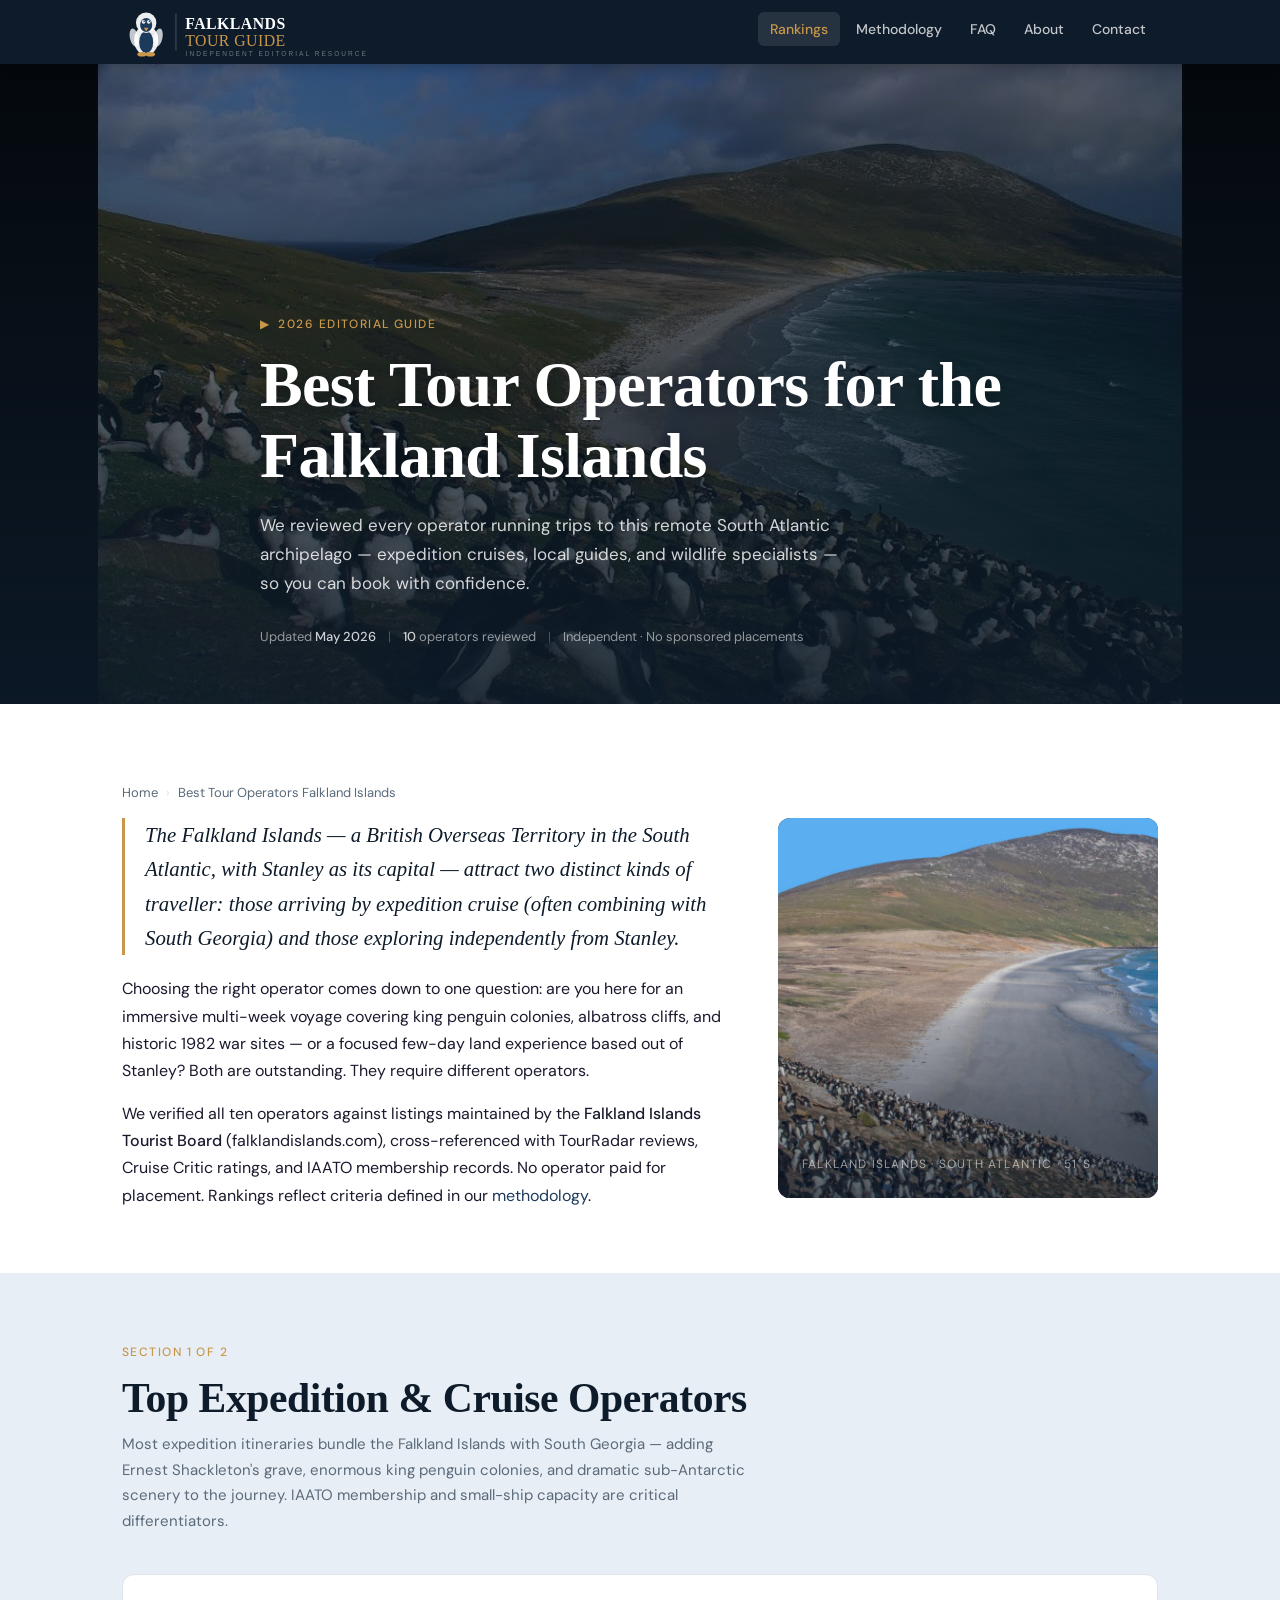
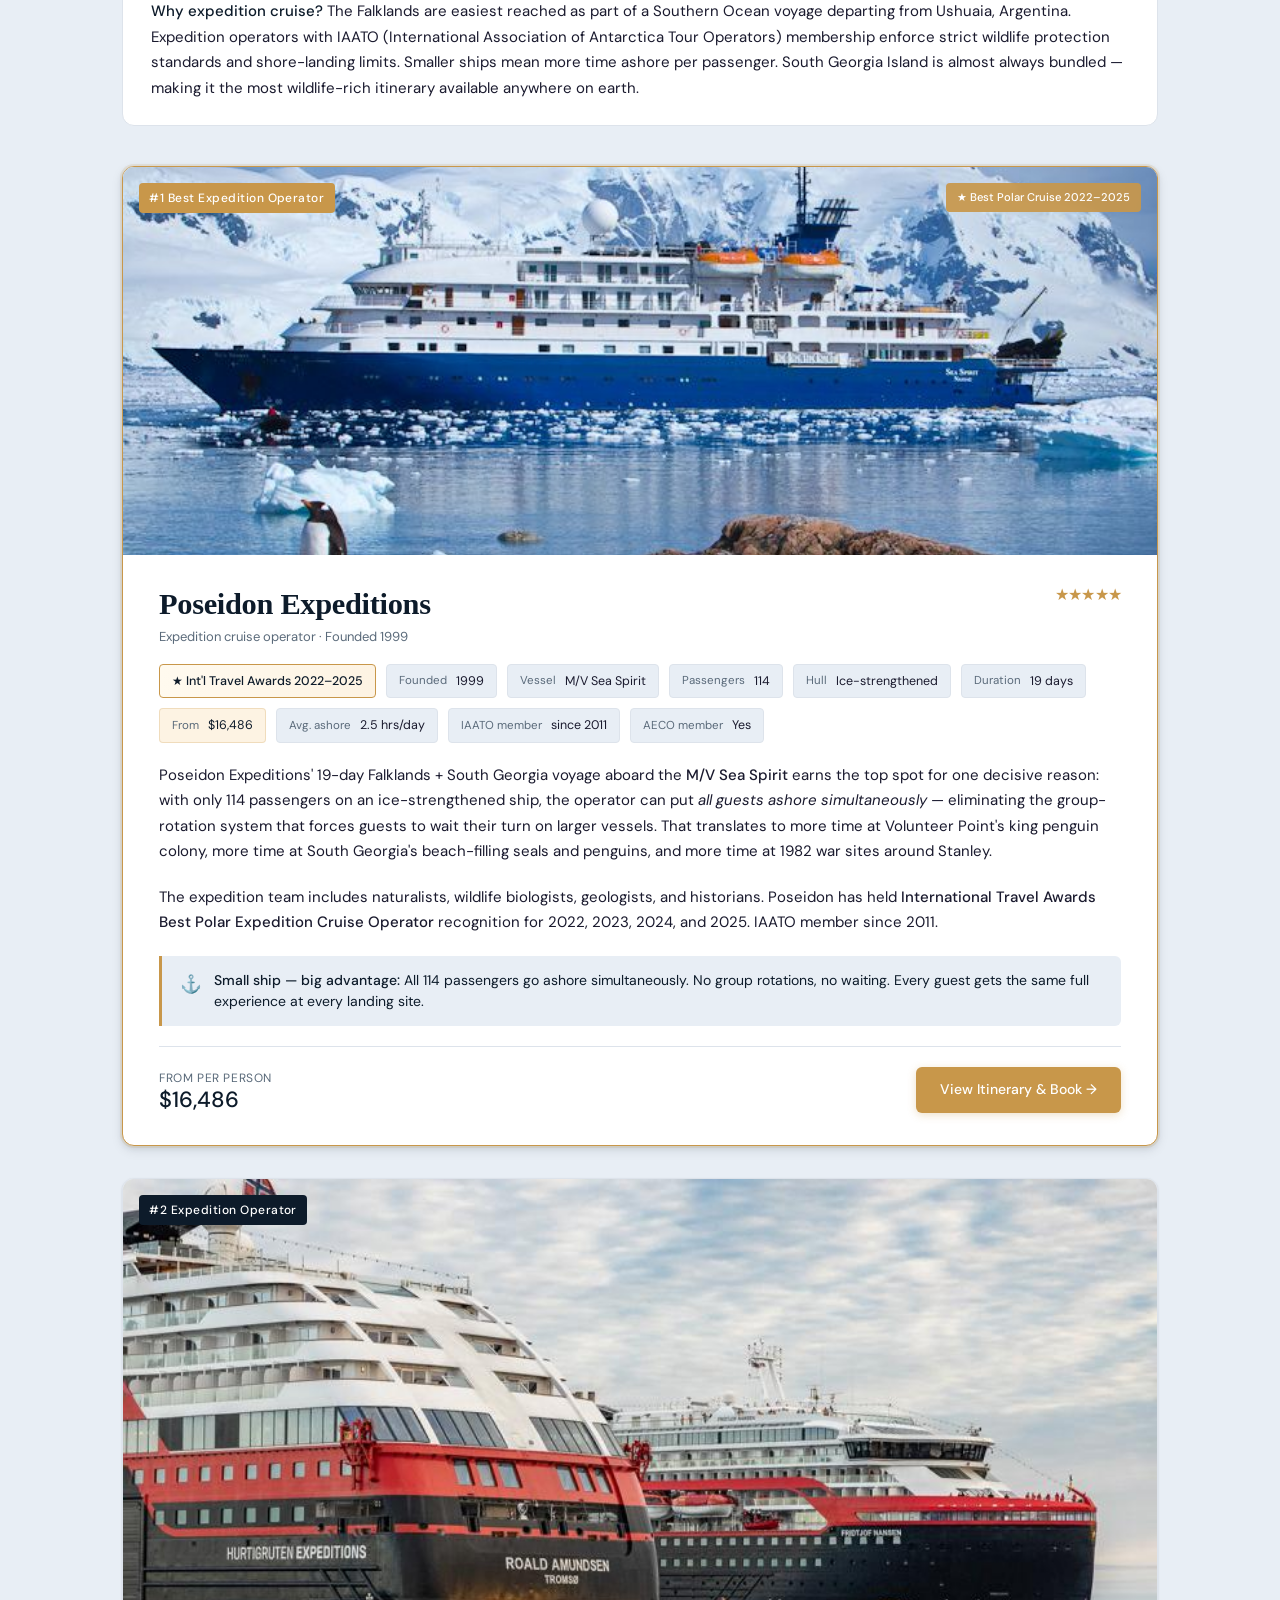
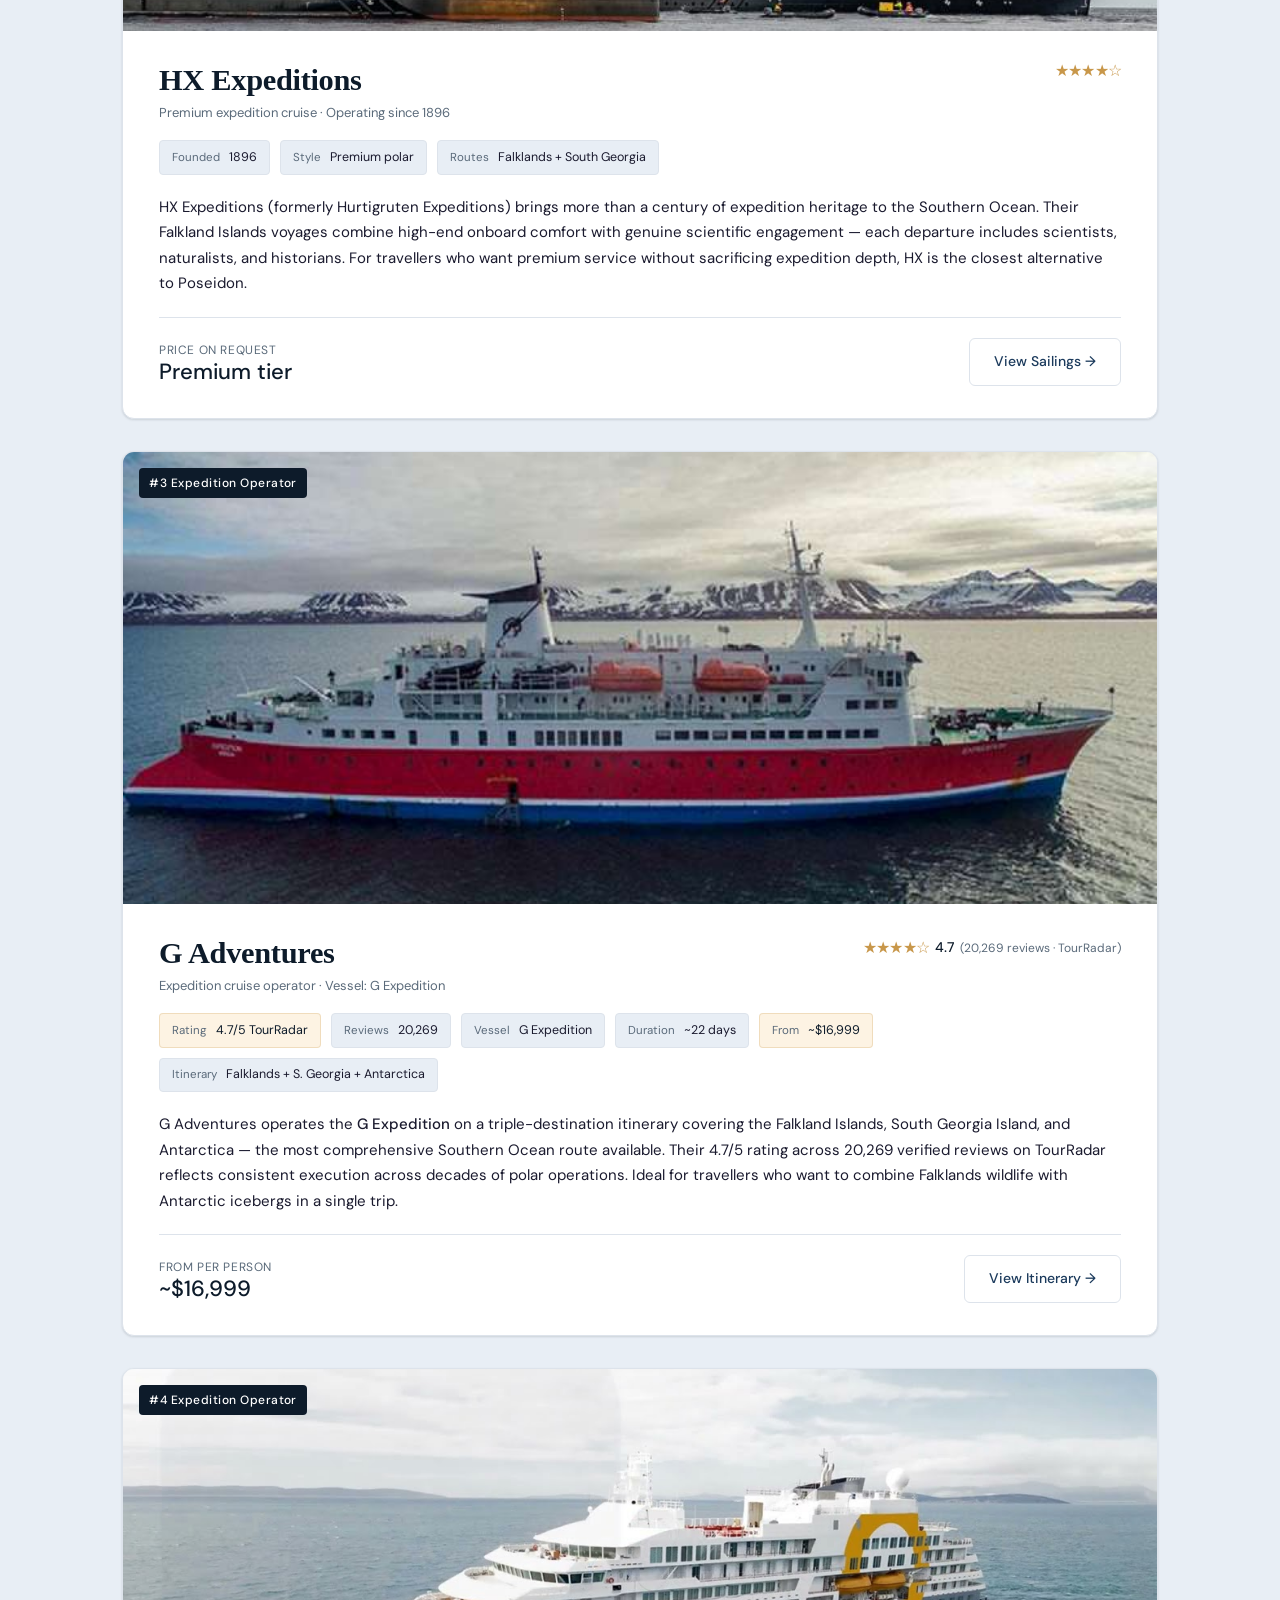
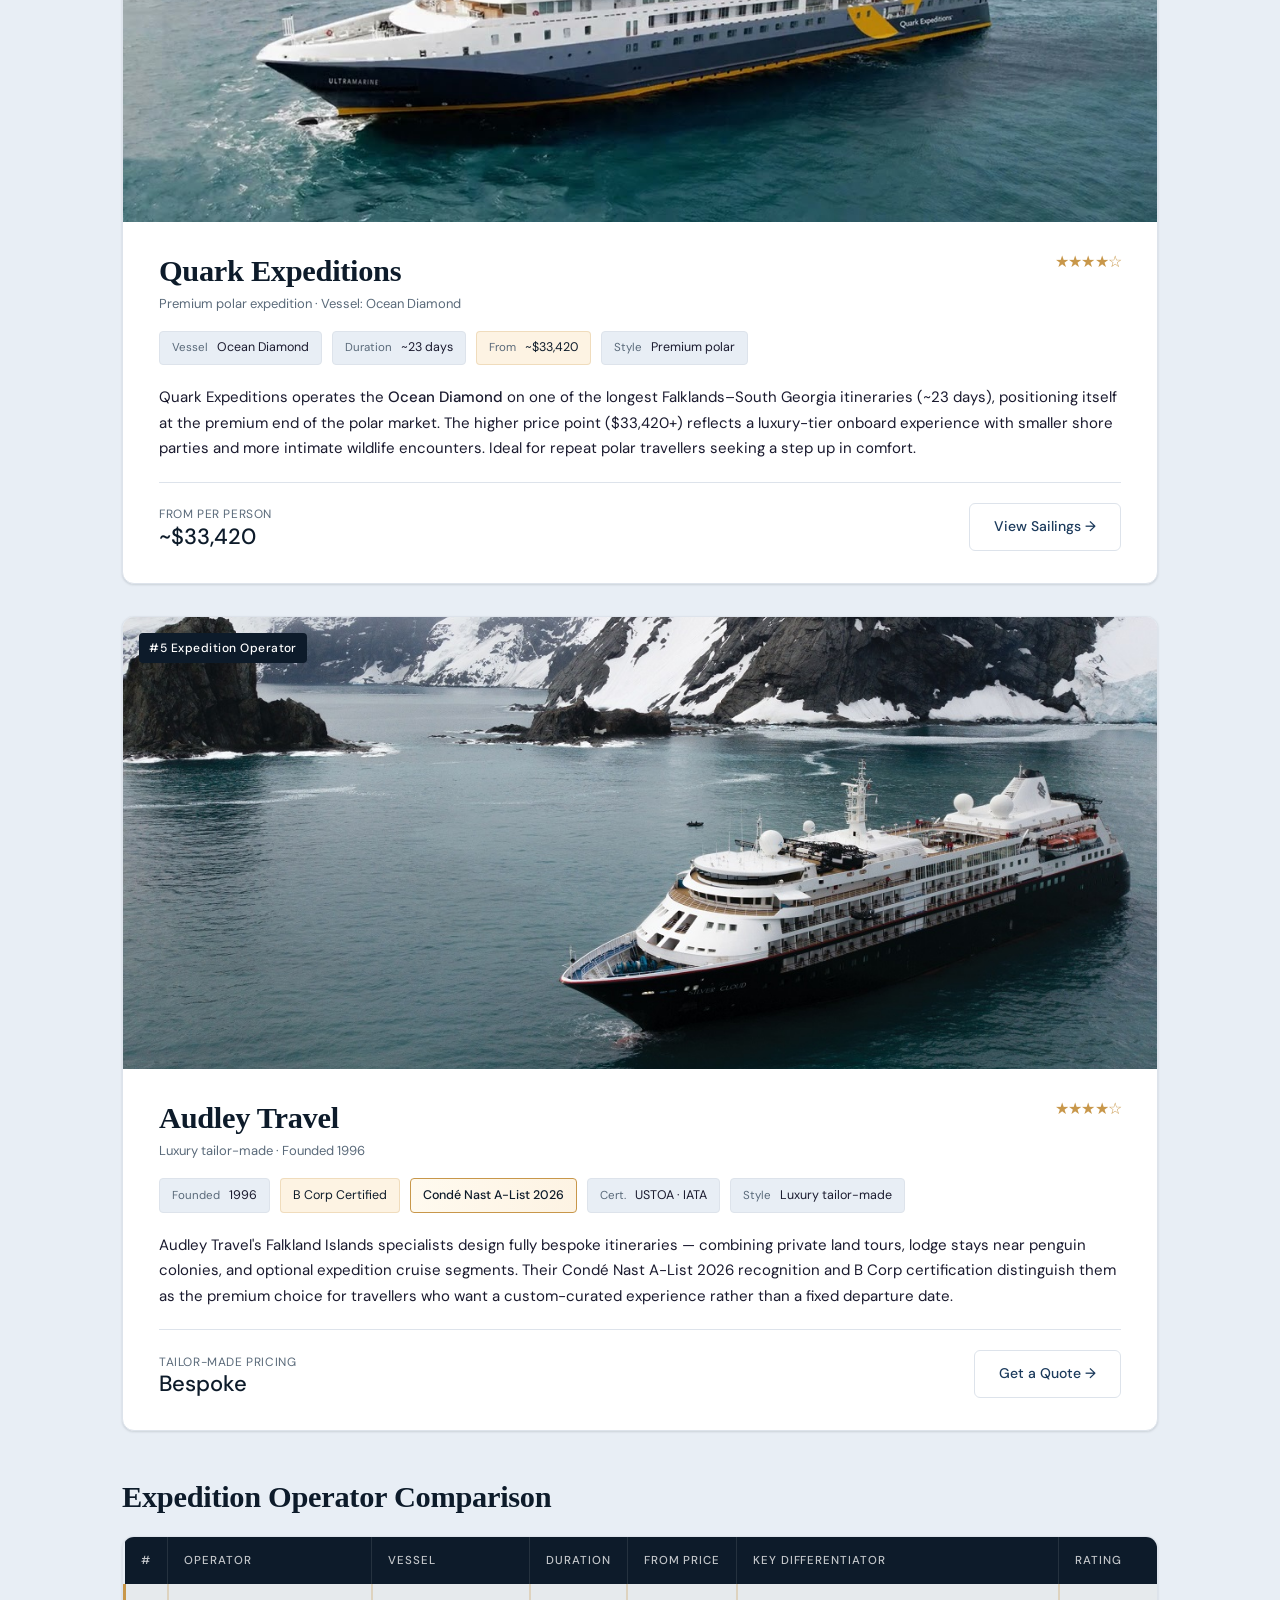
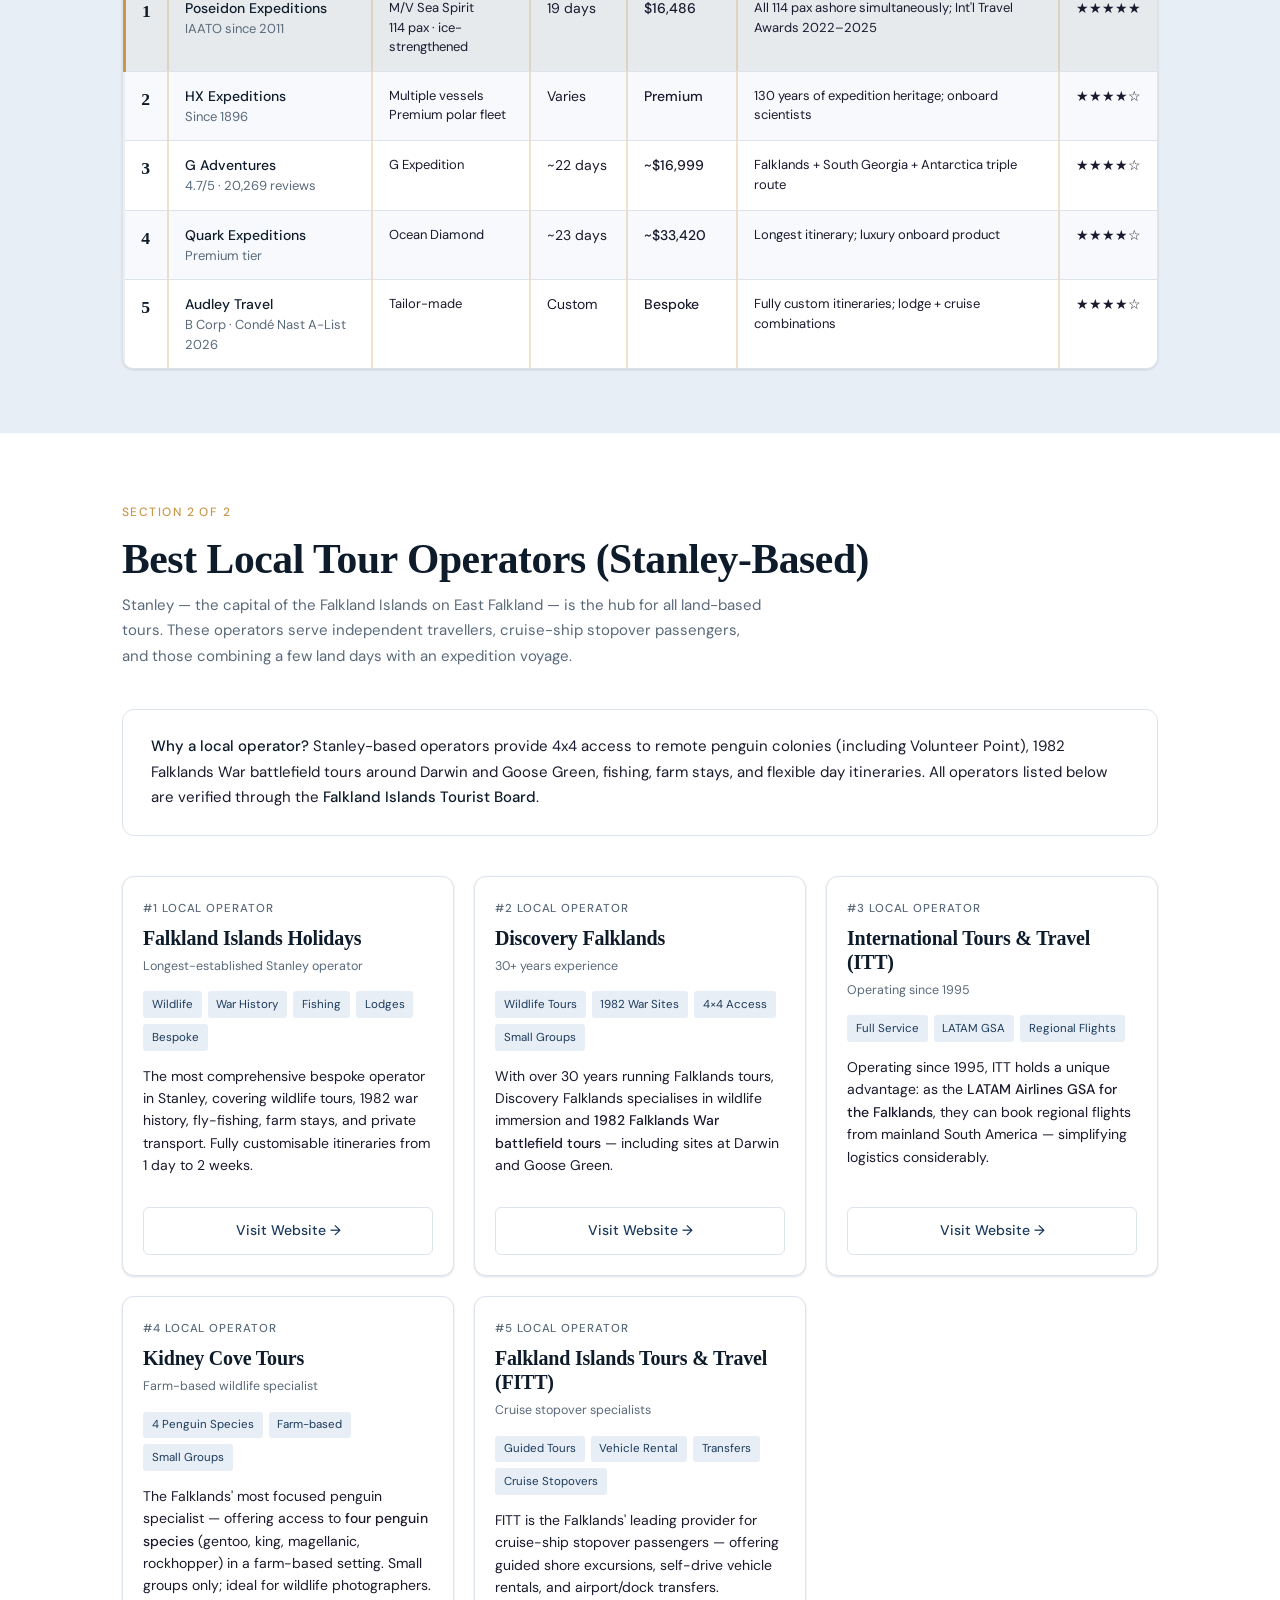
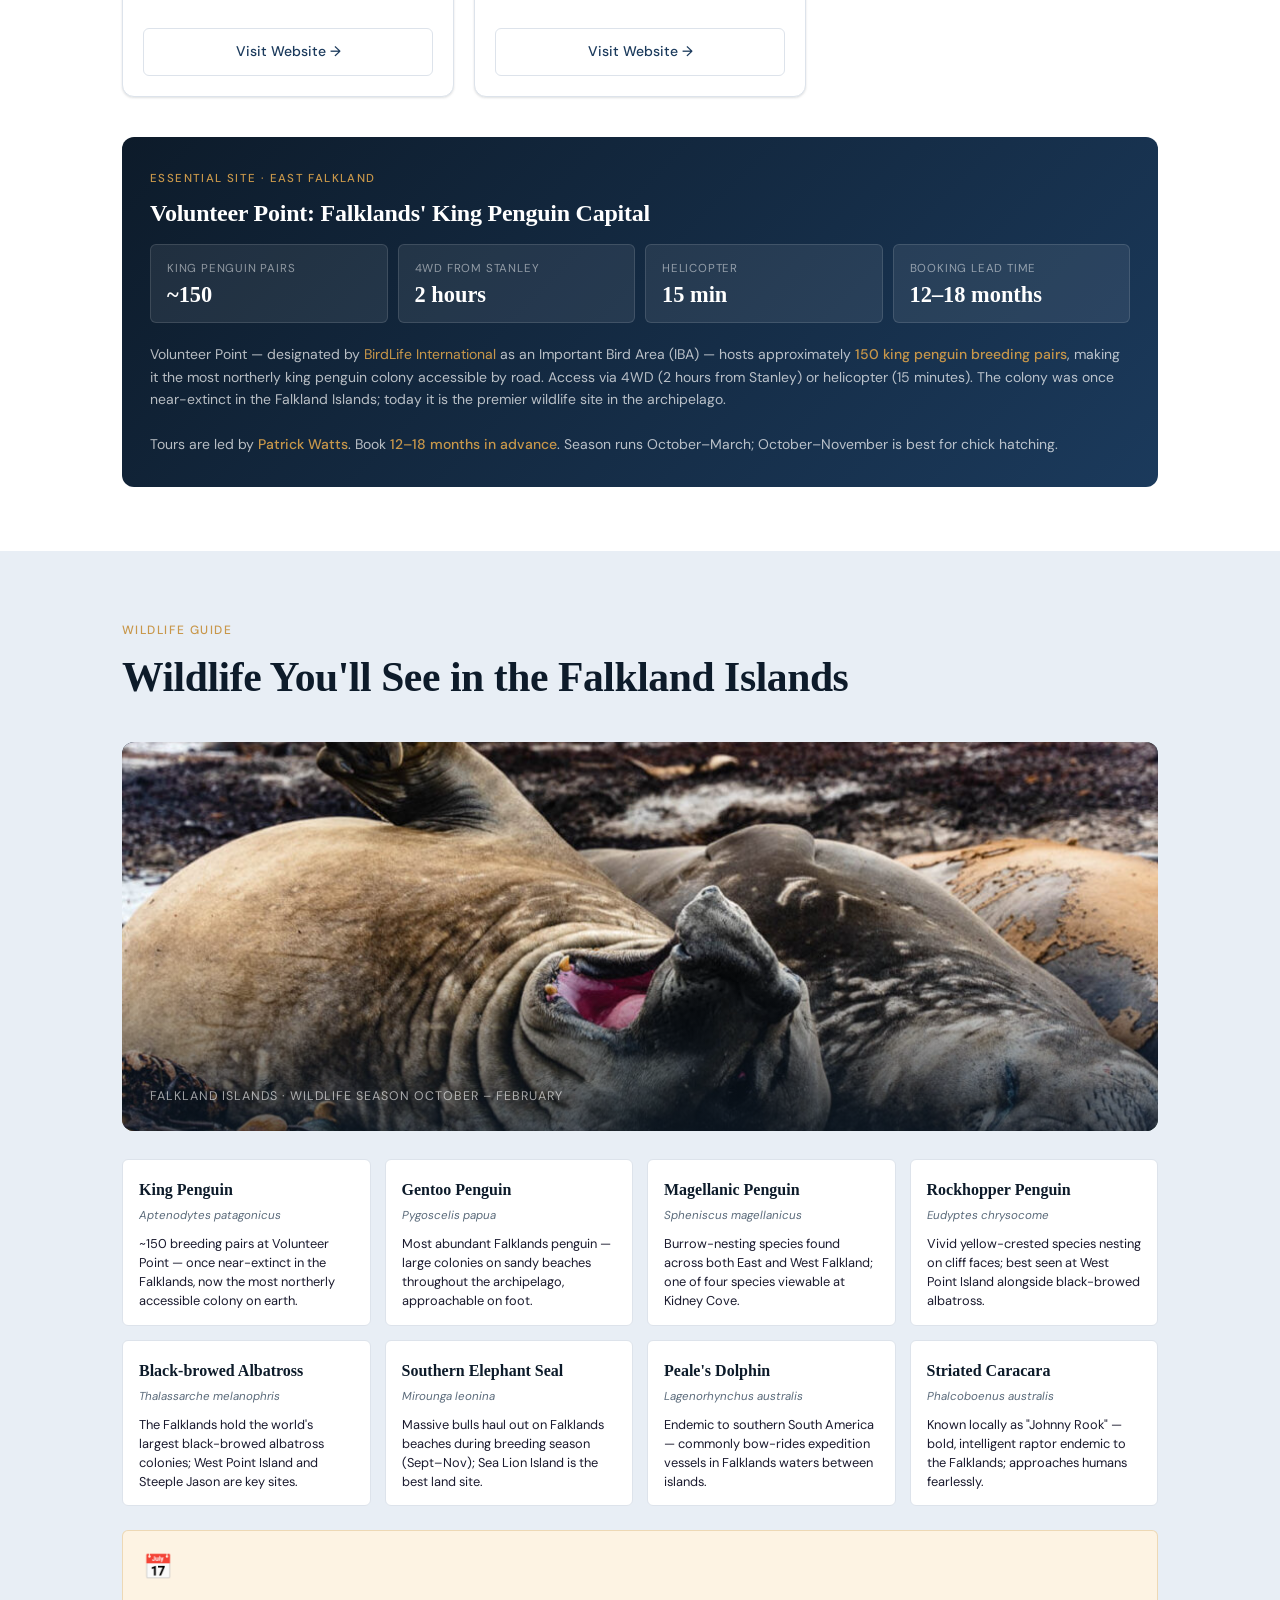
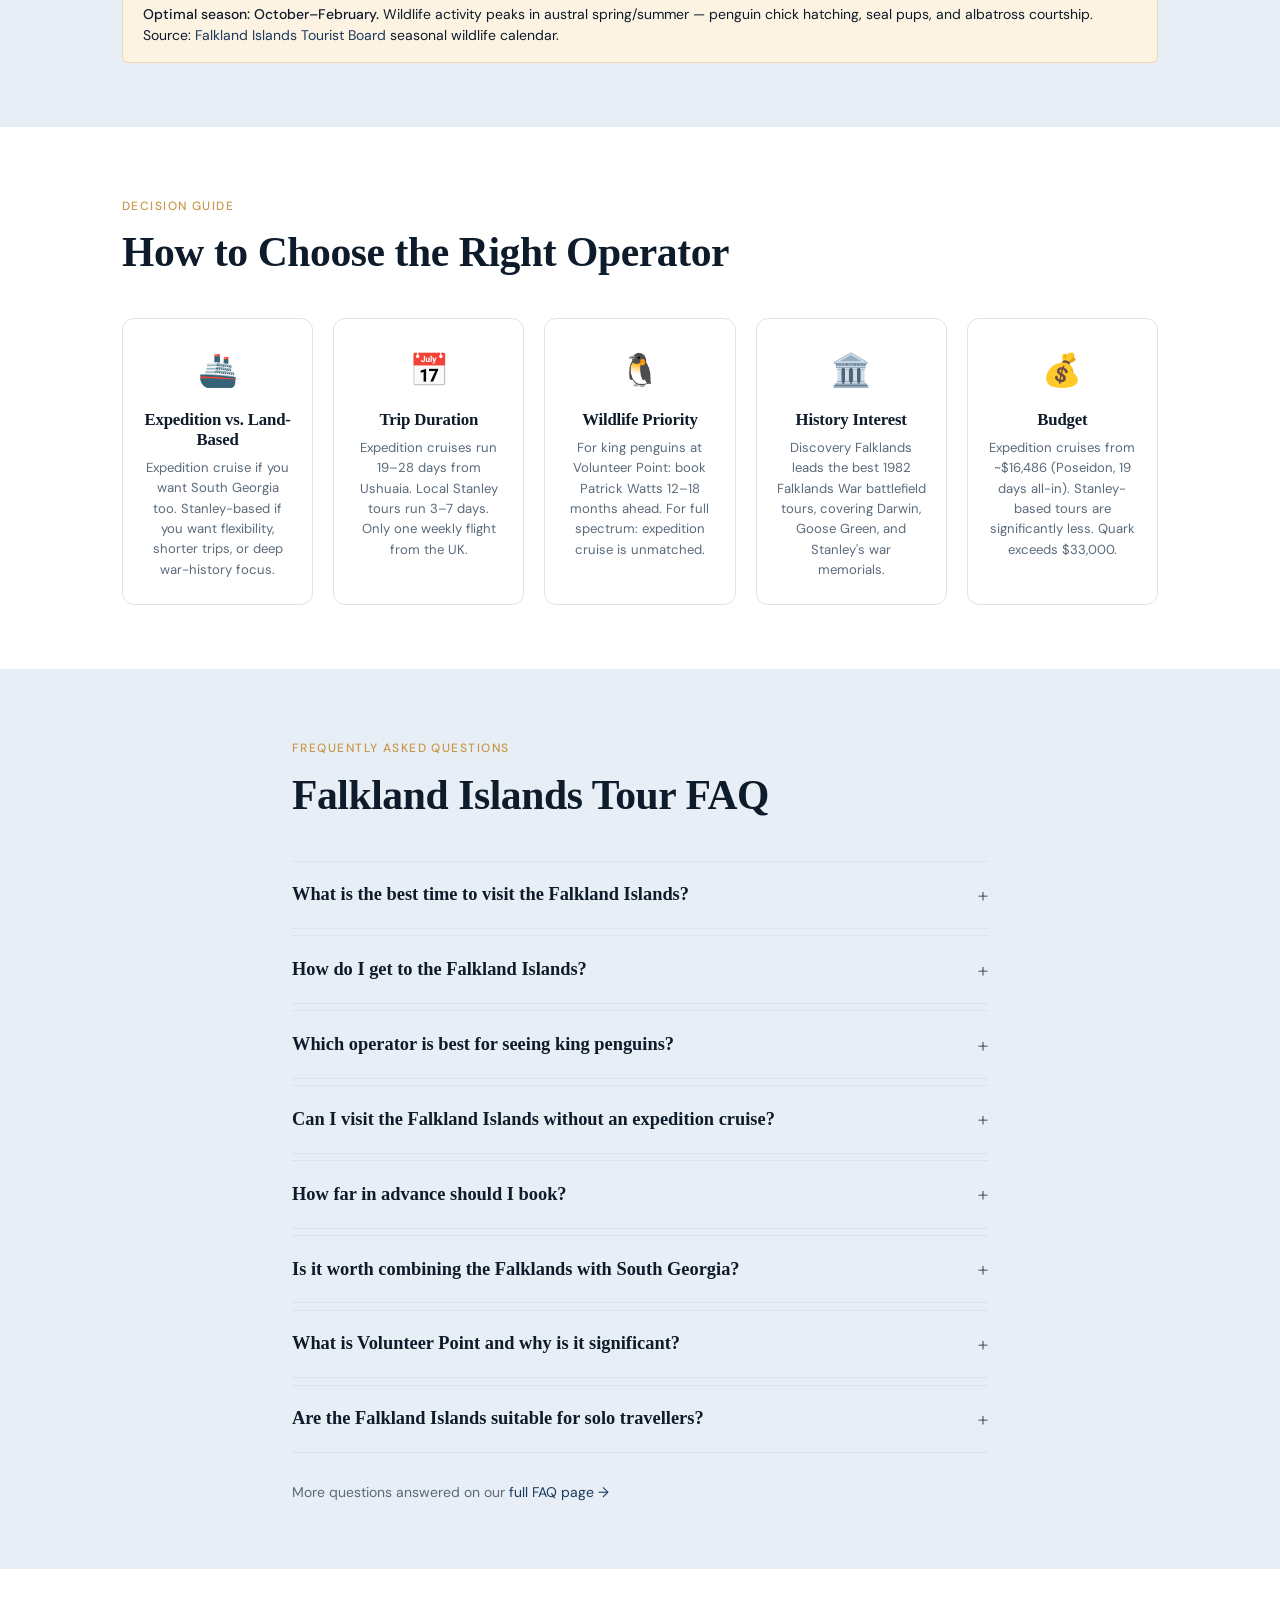
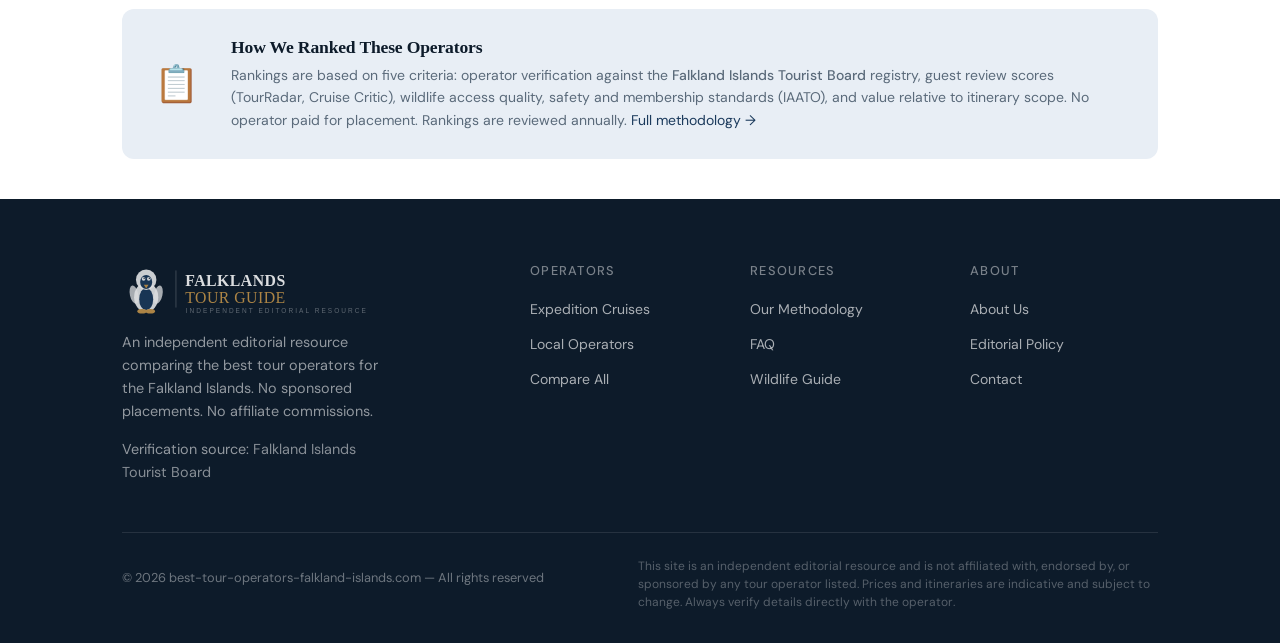
==== commit e052296a: "Fix hero image to full viewport width Move hero__bg-img out of hero__bg to be positioned relative to" ====
--- a/index.html
+++ b/index.html
@@ -132,9 +132,8 @@
 <!-- ─── HERO ─── -->
 <!-- Hero image prompt: "Zodiac boat approaching rocky Falkland Islands coastline, king penguin colony foreground, dramatic stormy sky, golden hour, ultra-wide editorial travel photography" -->
 <section class="hero">
-  <div class="hero__bg">
-    <img class="hero__bg-img" src="images/hero.jpg" alt="Falkland Islands coastline, South Atlantic" loading="eager" width="1600" height="900">
-  </div>
+  <div class="hero__bg"></div>
+  <img class="hero__bg-img" src="images/hero.jpg" alt="Falkland Islands coastline, South Atlantic" loading="eager" width="1600" height="900">
   <div class="hero__overlay"></div>
   <div class="container">
     <div class="hero__content">
--- a/css/ranking.css
+++ b/css/ranking.css
@@ -15,10 +15,7 @@
 .hero__bg {
   position: absolute;
   inset: 0;
-  background:
-    linear-gradient(to bottom, rgba(13,27,42,.35) 0%, rgba(13,27,42,.75) 100%),
-    linear-gradient(135deg, #0d1b2a 0%, #1b3a5c 100%);
-  /* replaced by real image when available */
+  background: linear-gradient(135deg, #0d1b2a 0%, #1b3a5c 100%);
 }
 
 .hero__bg-img {
@@ -26,8 +23,10 @@
   inset: 0;
   width: 100%;
   height: 100%;
+  max-width: none;
   object-fit: cover;
-  object-position: center 60%;
+  object-position: center 55%;
+  display: block;
 }
 
 .hero__overlay {
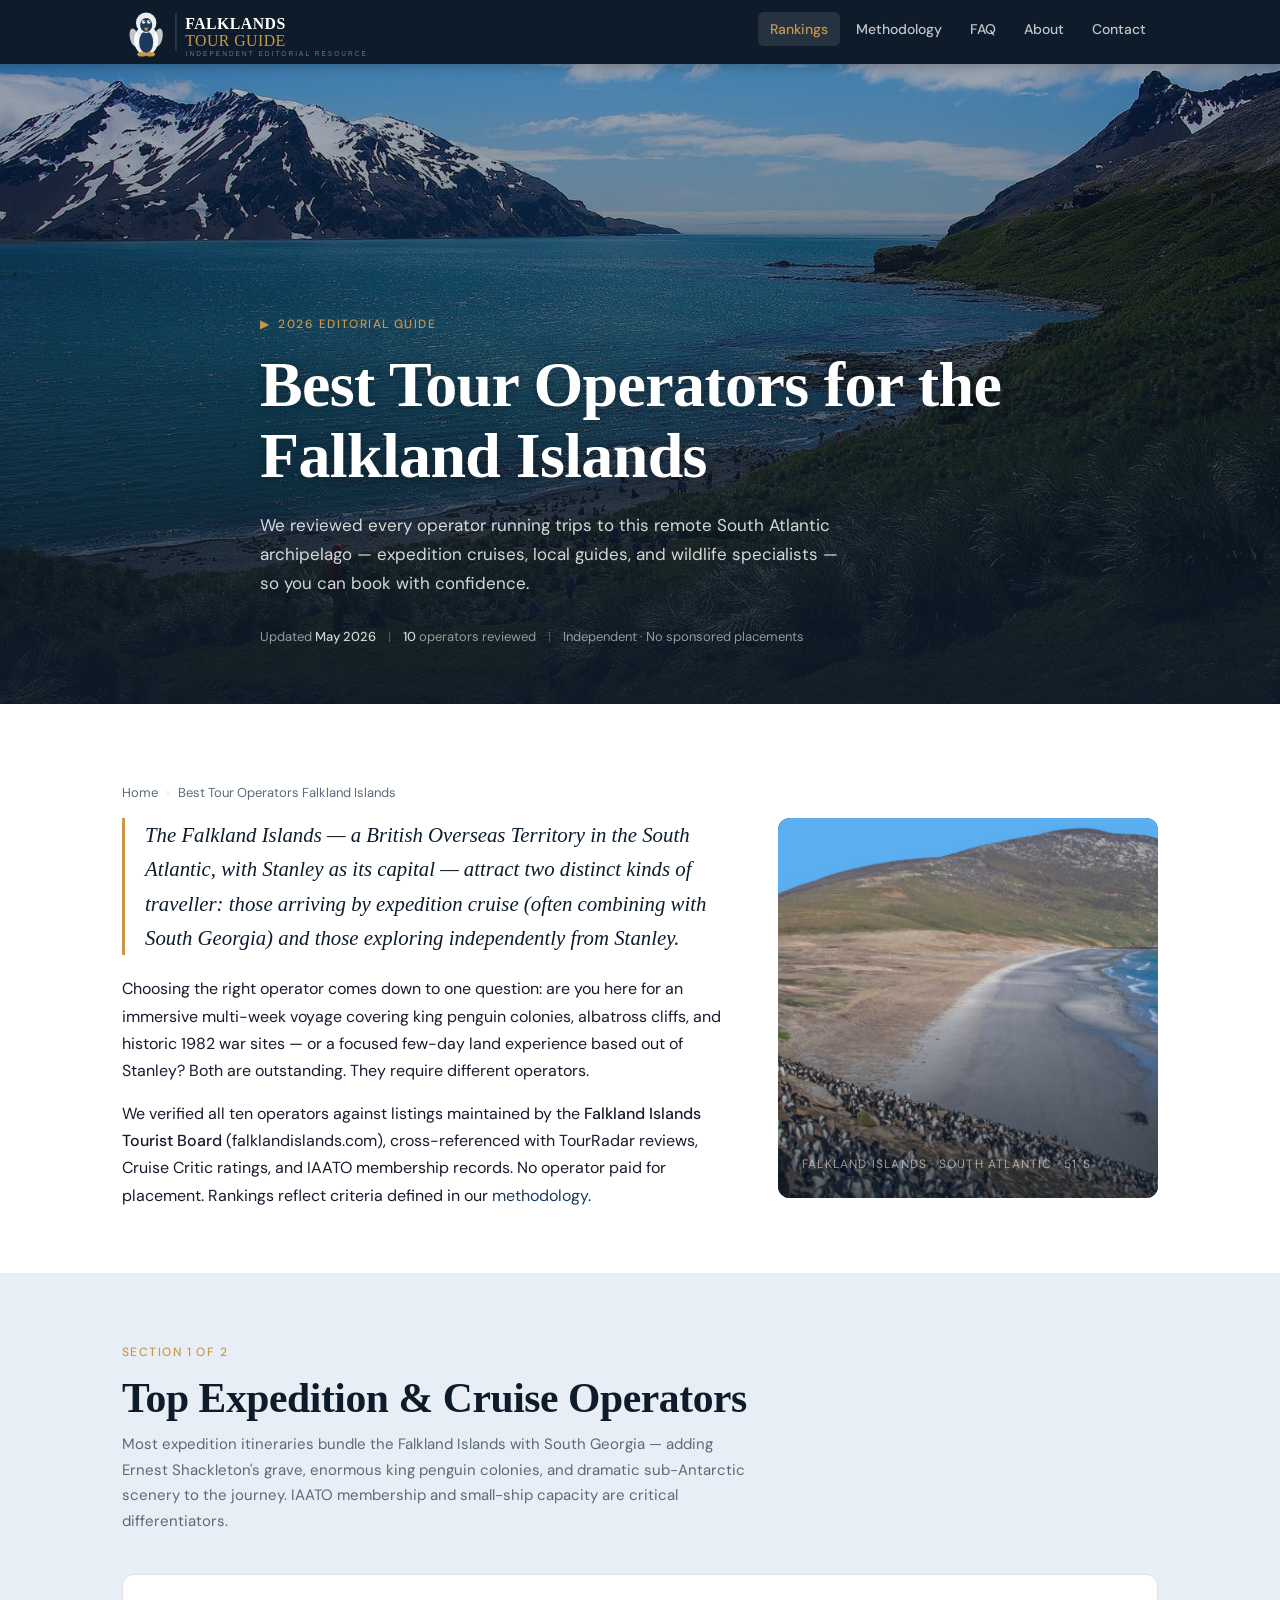
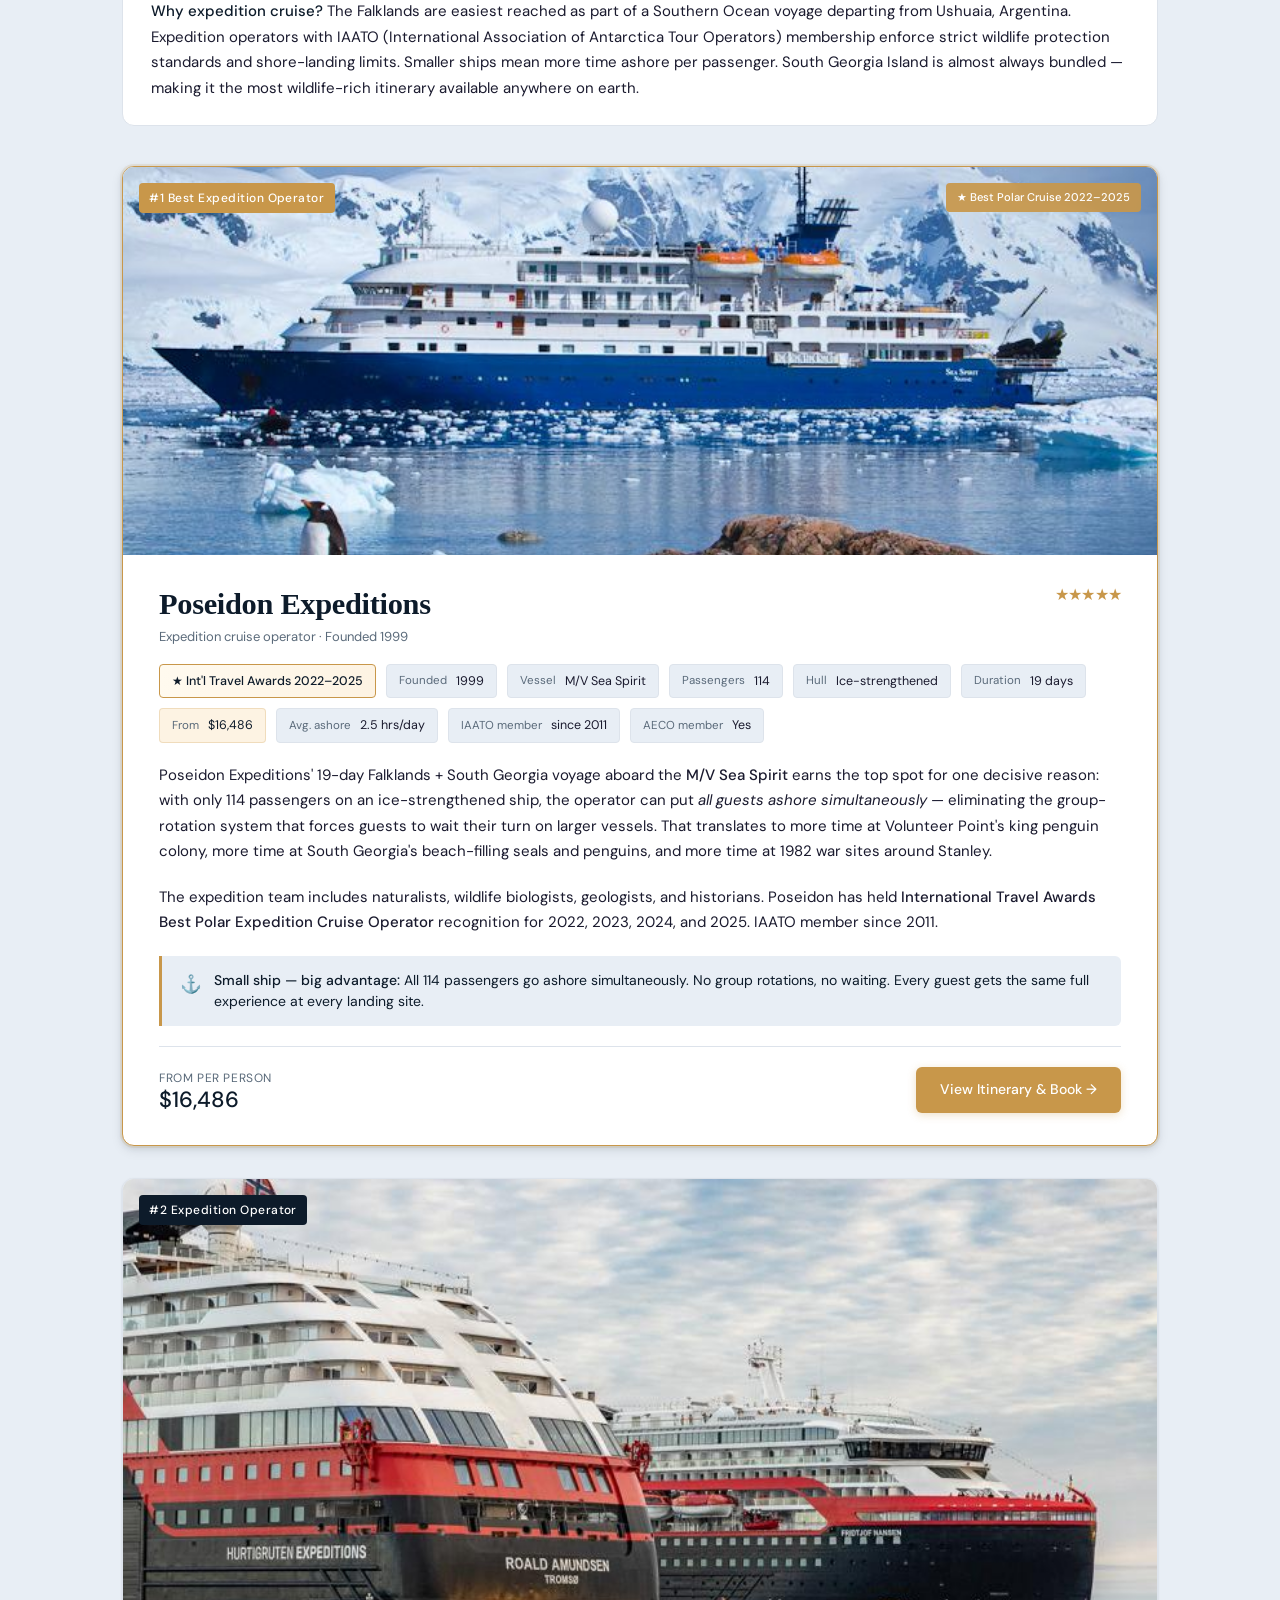
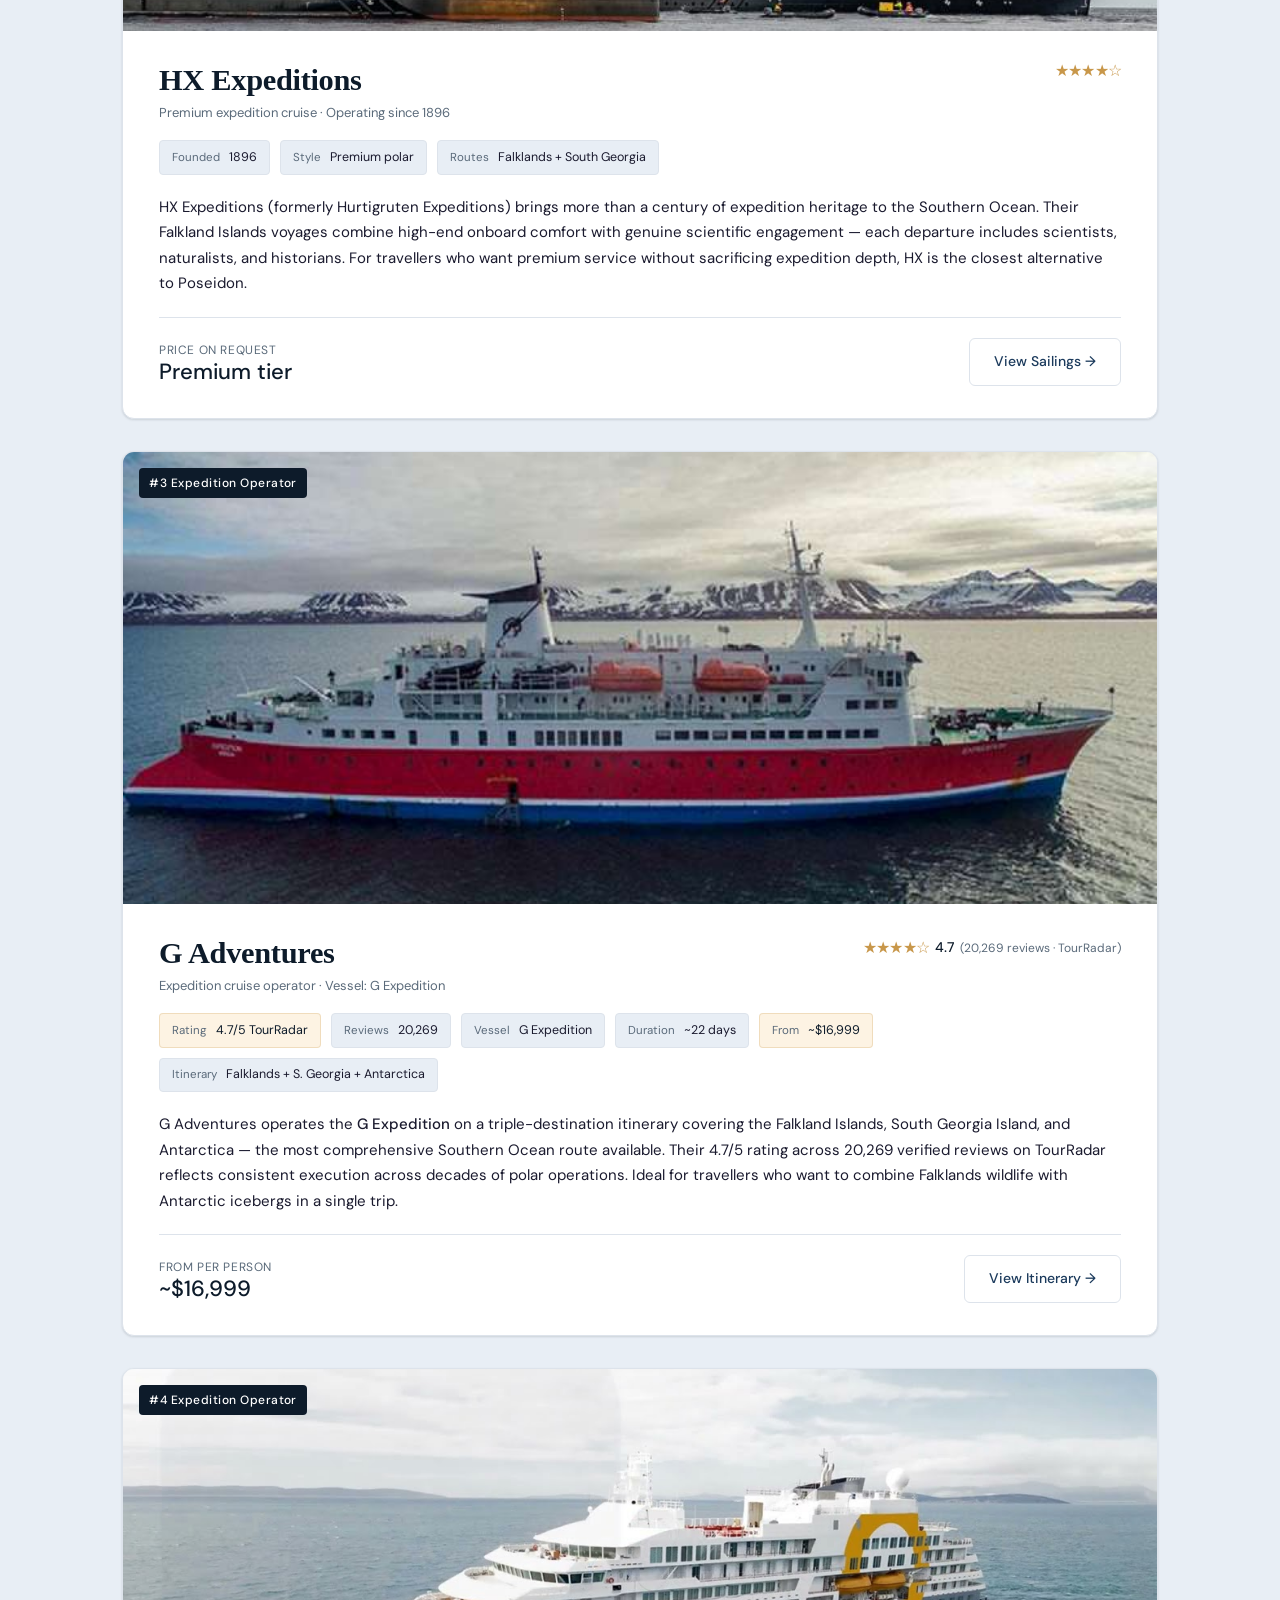
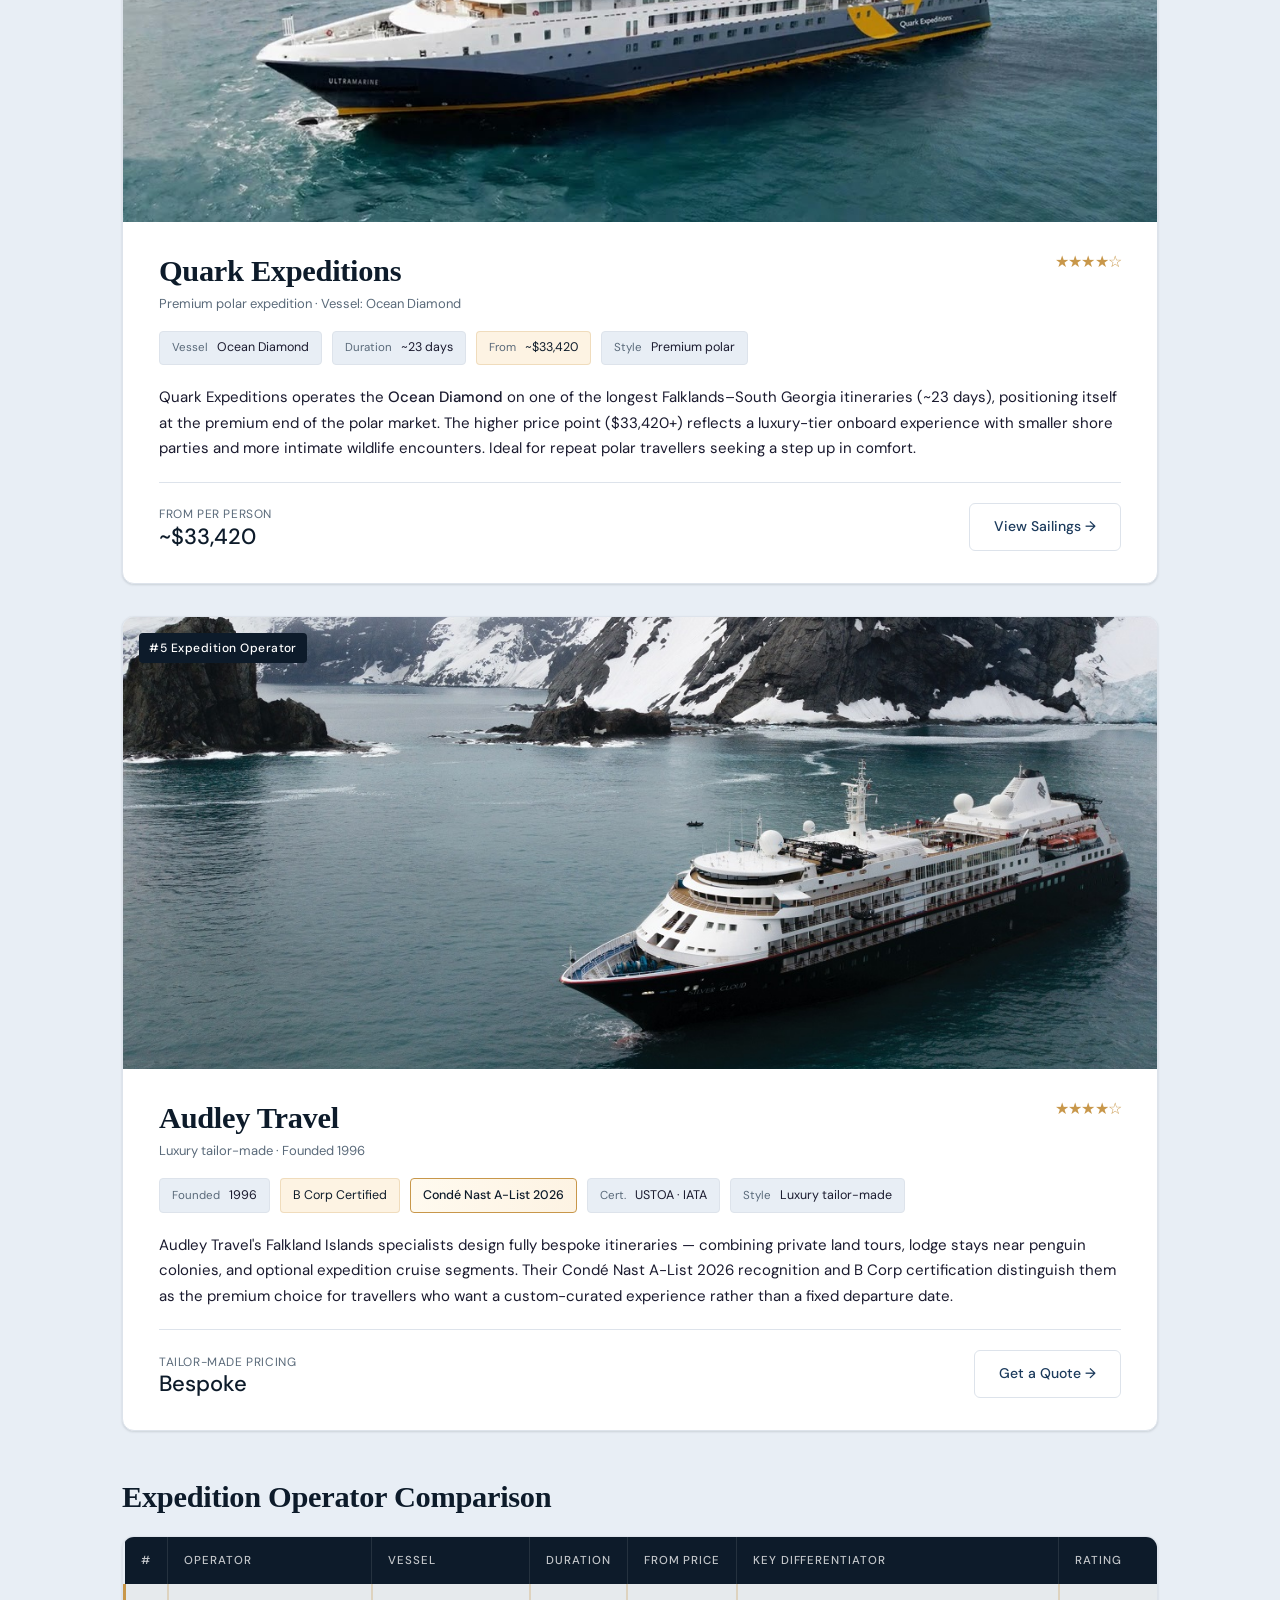
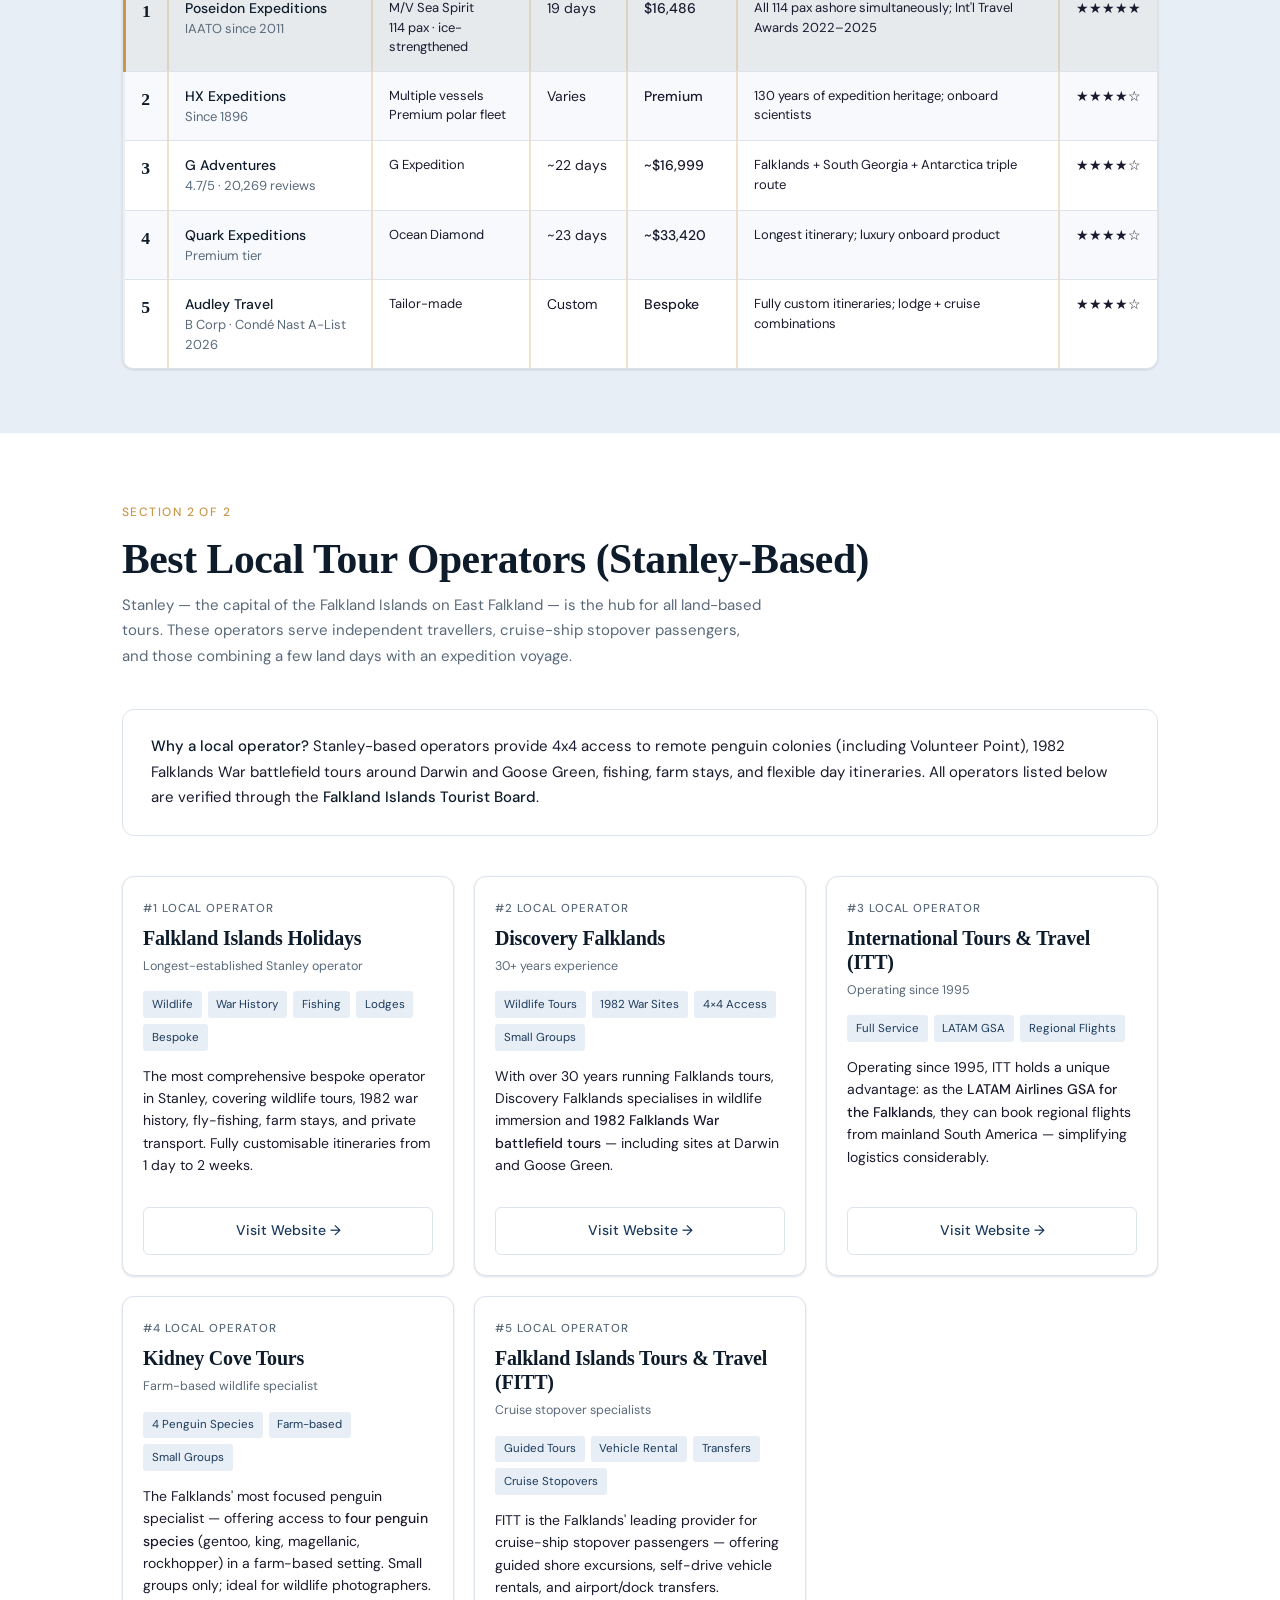
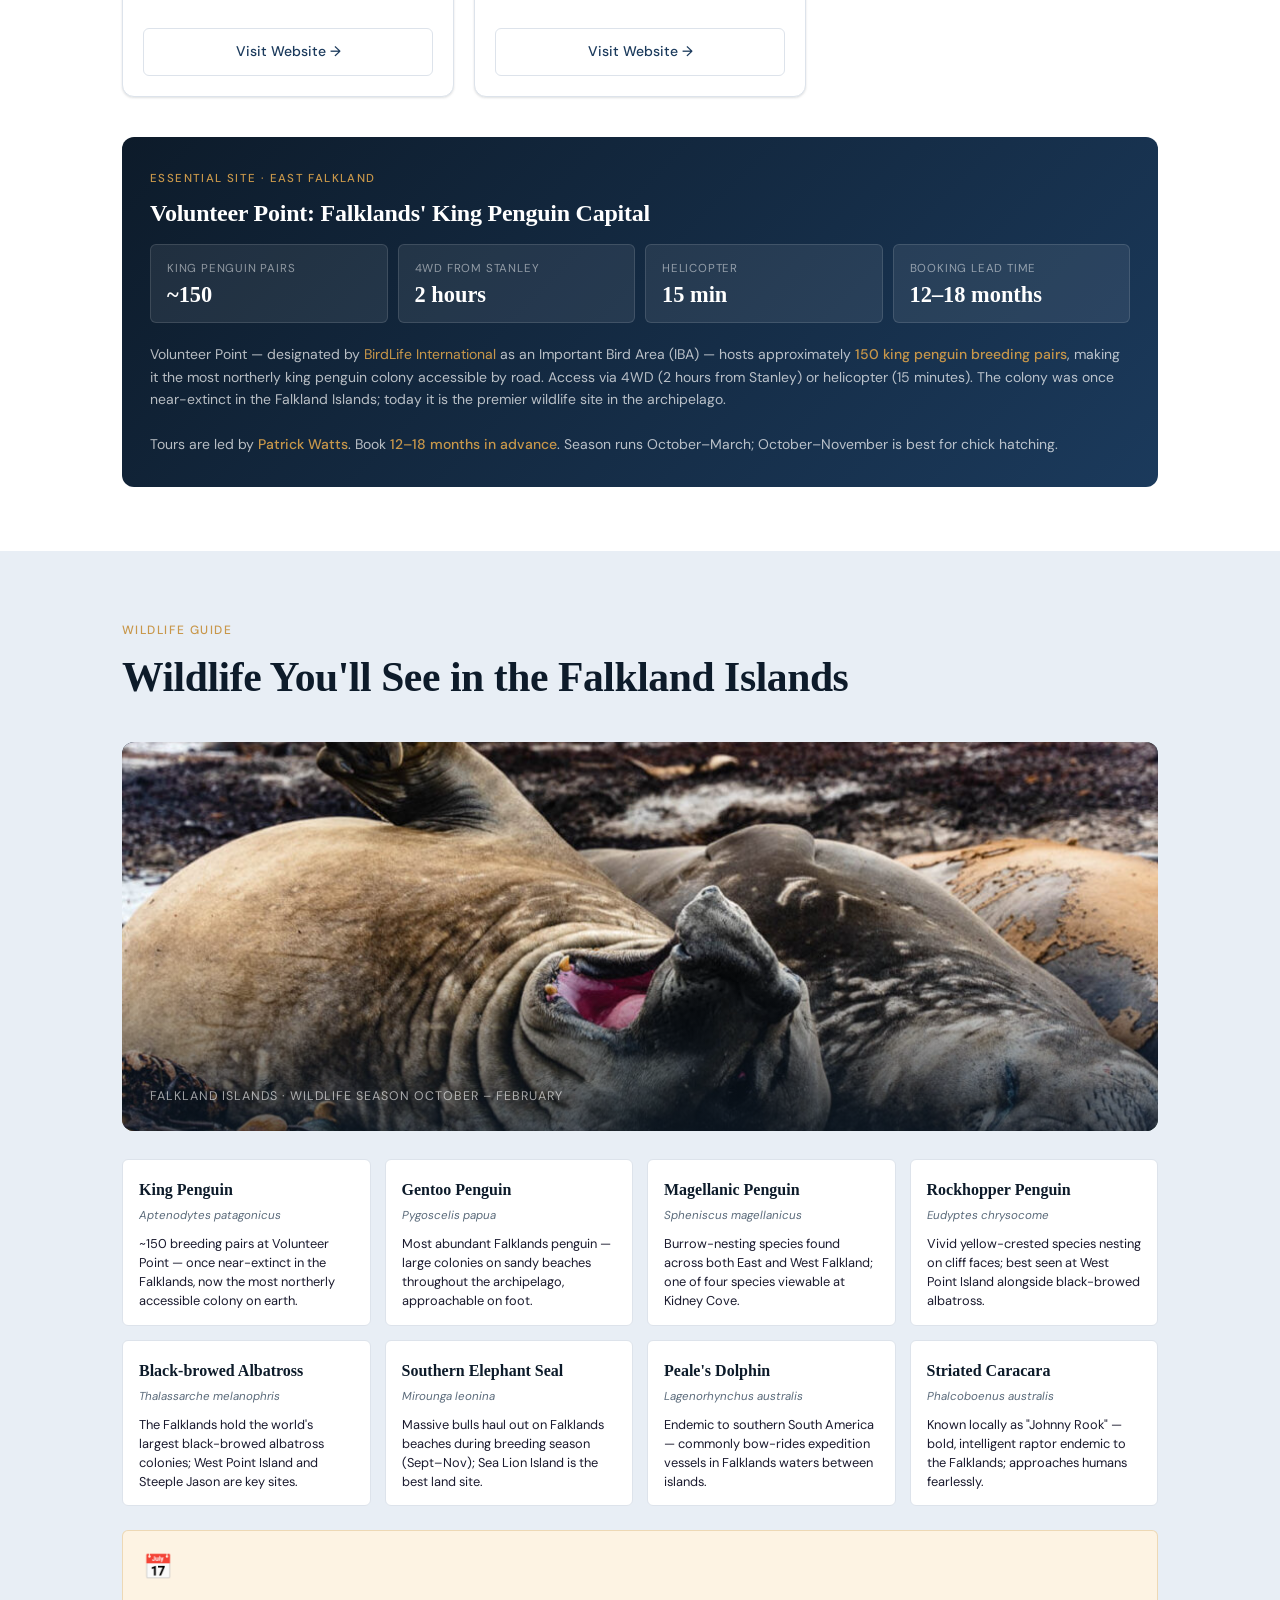
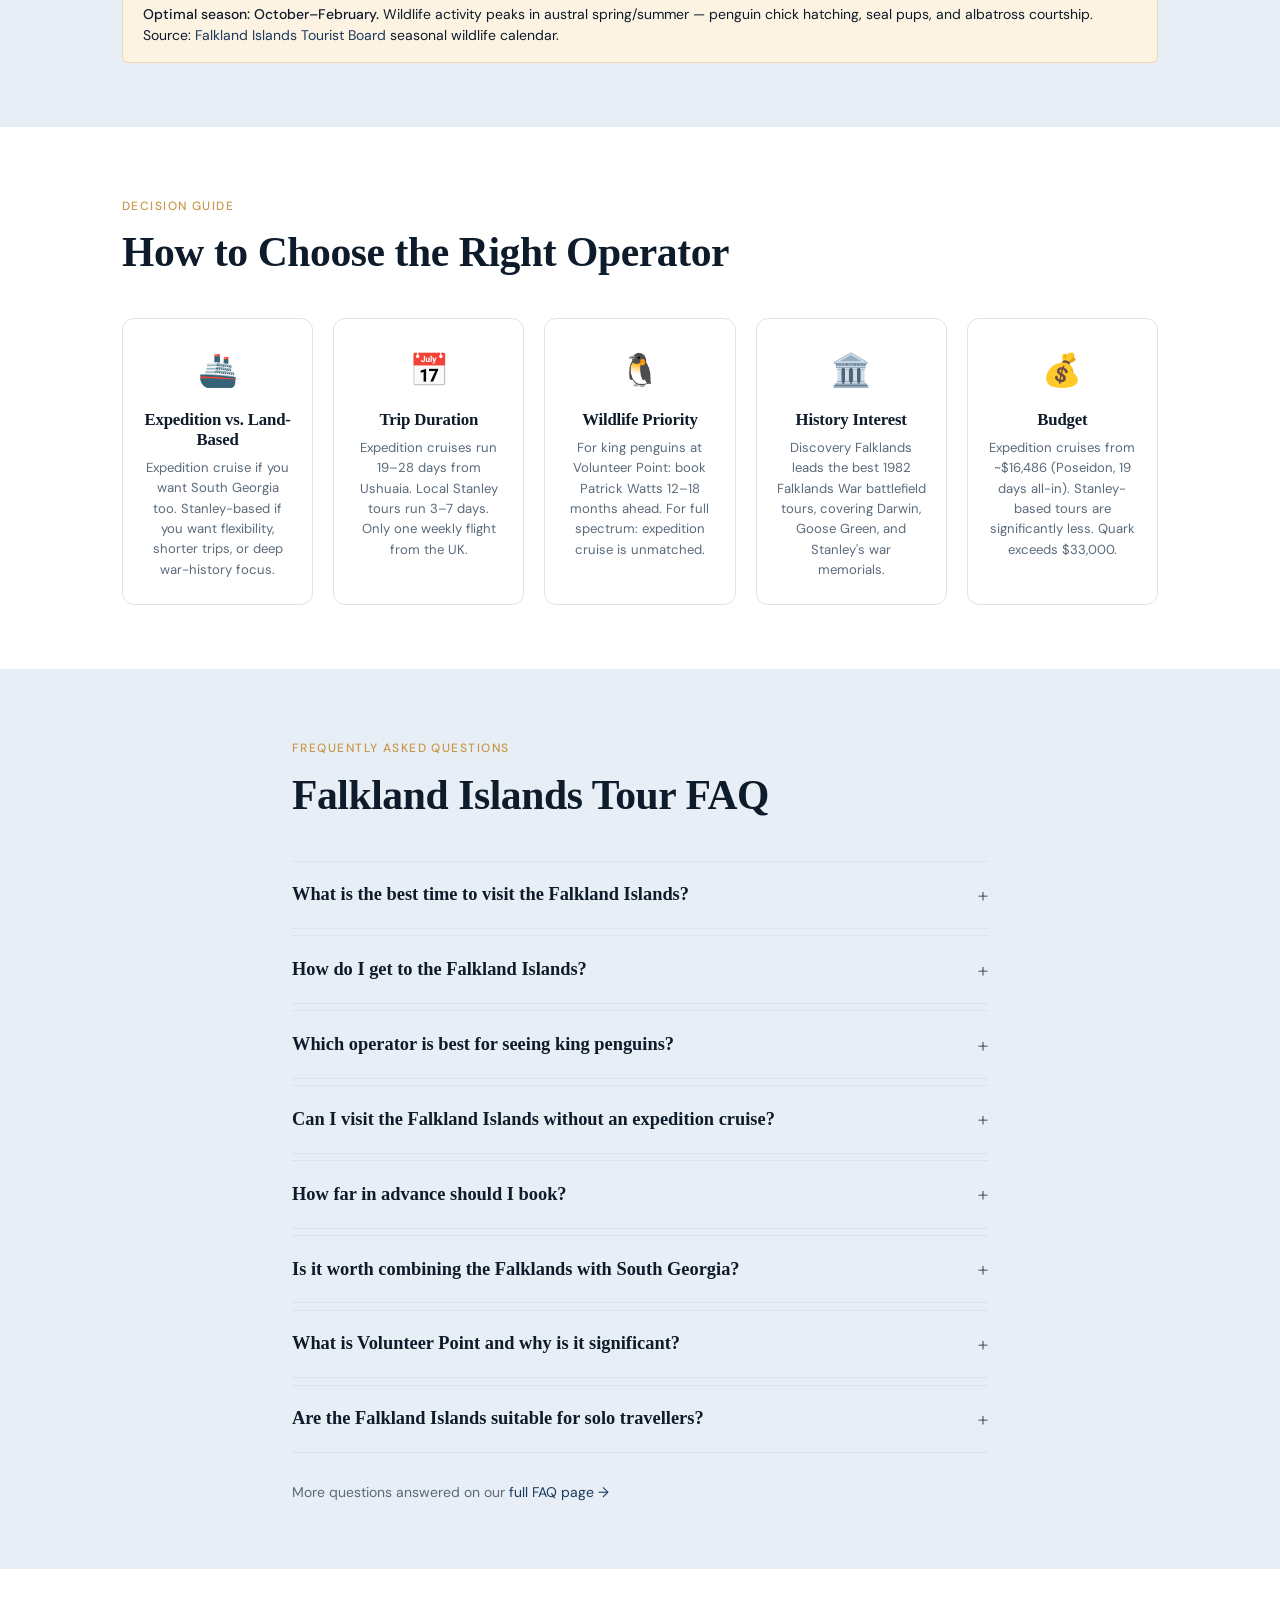
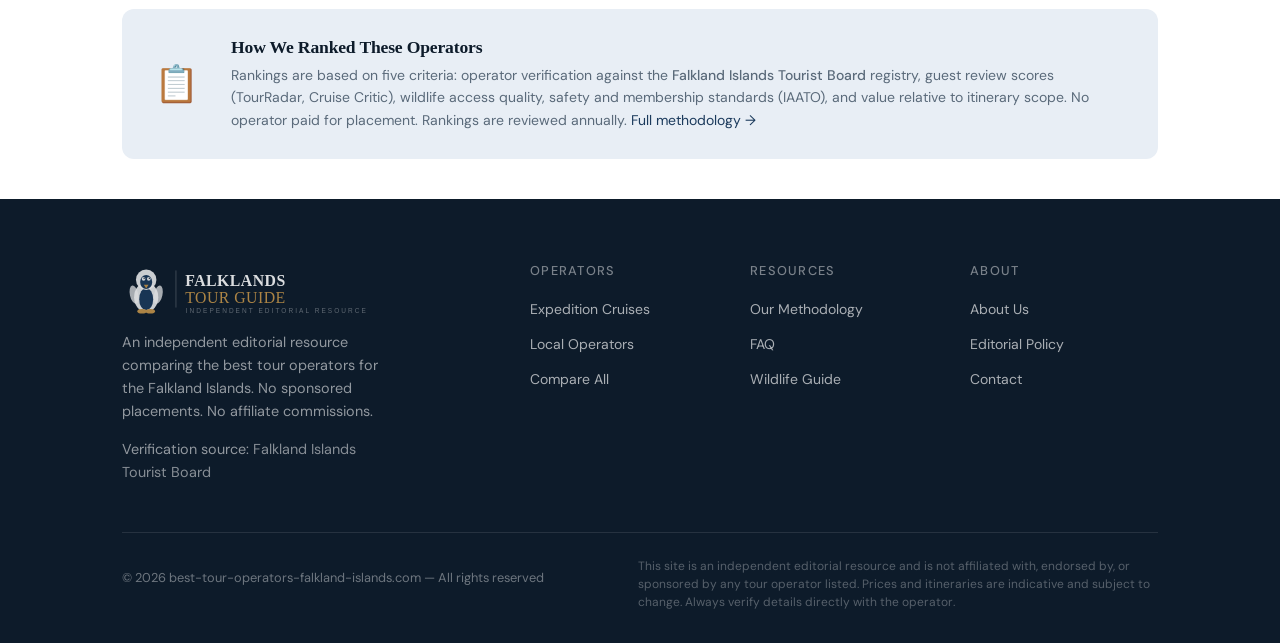
==== commit 86014dbc: "Replace hero image with hero new.jpg Co-Authored-By: Claude Sonnet 4.6 <noreply@anthropic.com>" ====
--- a/index.html
+++ b/index.html
@@ -132,8 +132,7 @@
 <!-- ─── HERO ─── -->
 <!-- Hero image prompt: "Zodiac boat approaching rocky Falkland Islands coastline, king penguin colony foreground, dramatic stormy sky, golden hour, ultra-wide editorial travel photography" -->
 <section class="hero">
-  <div class="hero__bg"></div>
-  <img class="hero__bg-img" src="images/hero.jpg" alt="Falkland Islands coastline, South Atlantic" loading="eager" width="1600" height="900">
+  <div class="hero__bg" style="background-image: url('images/hero new.jpg');"></div>
   <div class="hero__overlay"></div>
   <div class="container">
     <div class="hero__content">
--- a/css/ranking.css
+++ b/css/ranking.css
@@ -15,18 +15,10 @@
 .hero__bg {
   position: absolute;
   inset: 0;
-  background: linear-gradient(135deg, #0d1b2a 0%, #1b3a5c 100%);
-}
-
-.hero__bg-img {
-  position: absolute;
-  inset: 0;
-  width: 100%;
-  height: 100%;
-  max-width: none;
-  object-fit: cover;
-  object-position: center 55%;
-  display: block;
+  background-color: #0d1b2a;
+  background-size: cover;
+  background-position: center 55%;
+  background-repeat: no-repeat;
 }
 
 .hero__overlay {
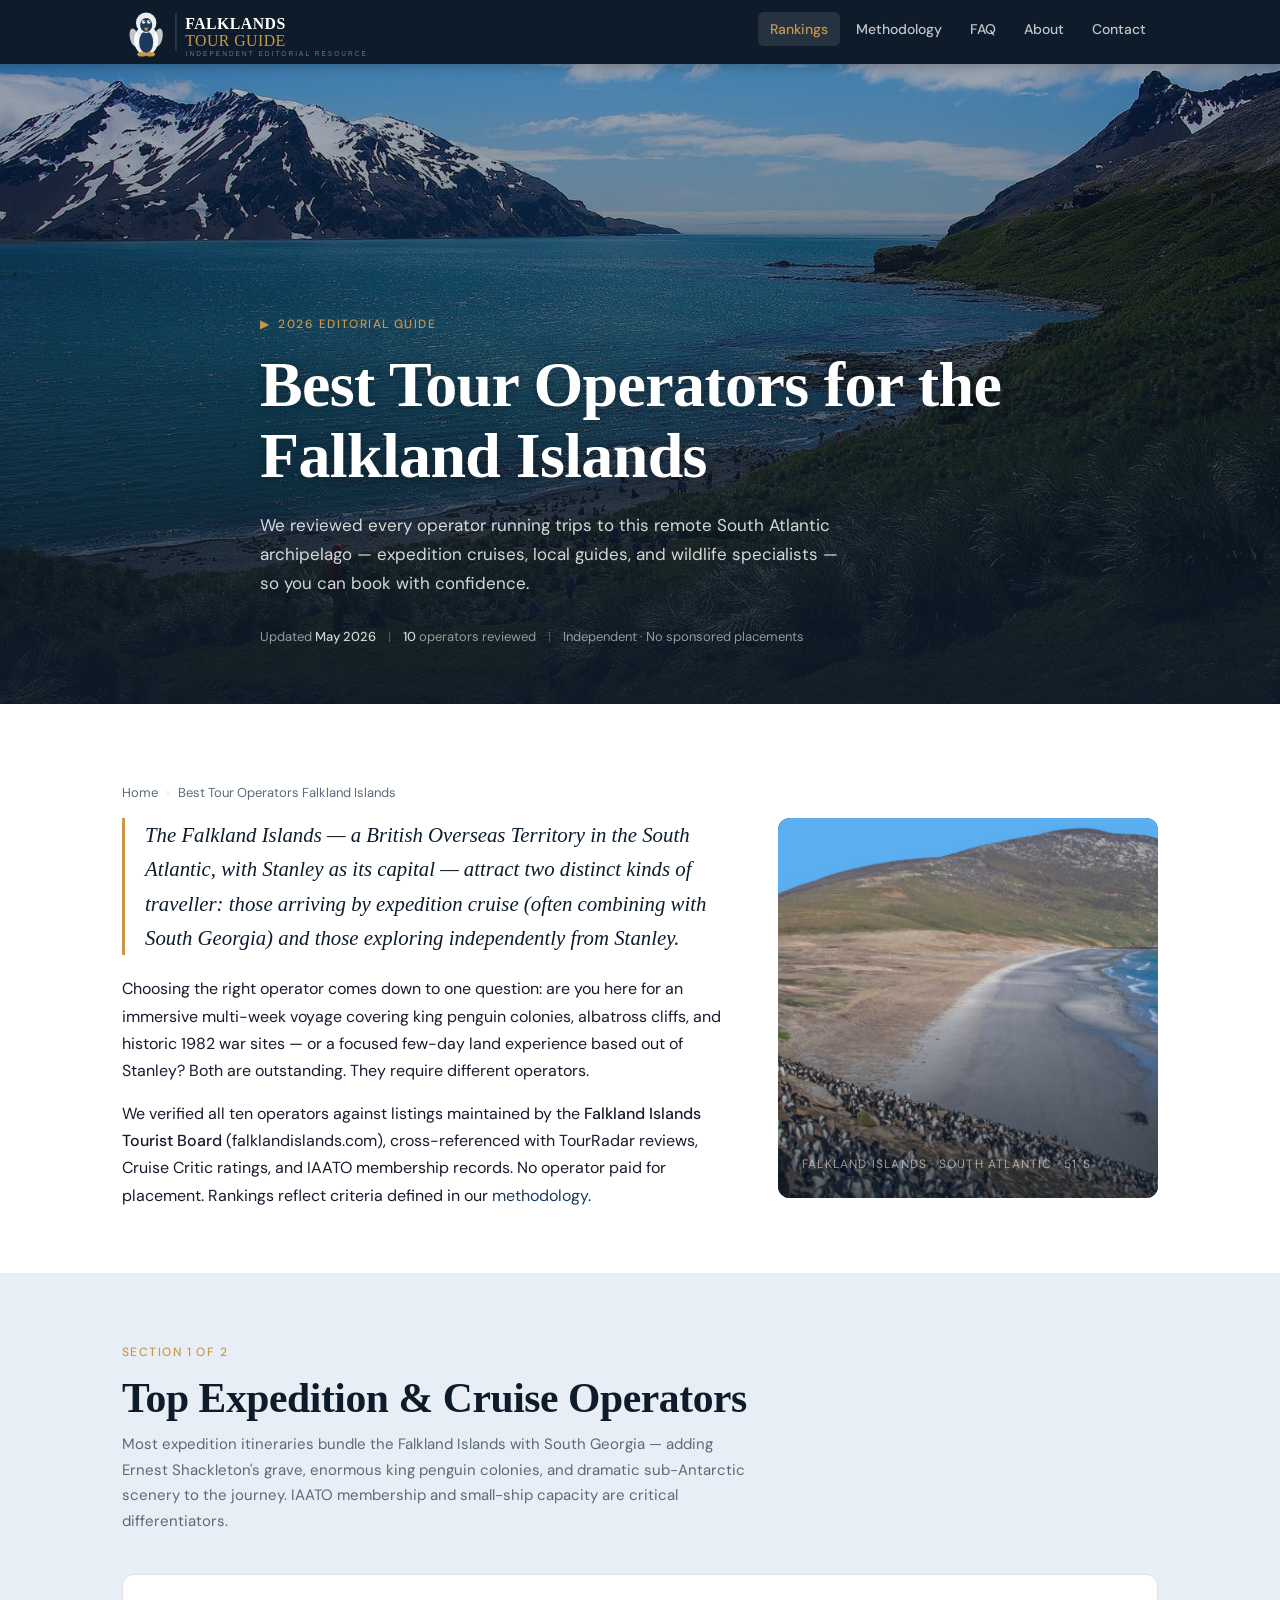
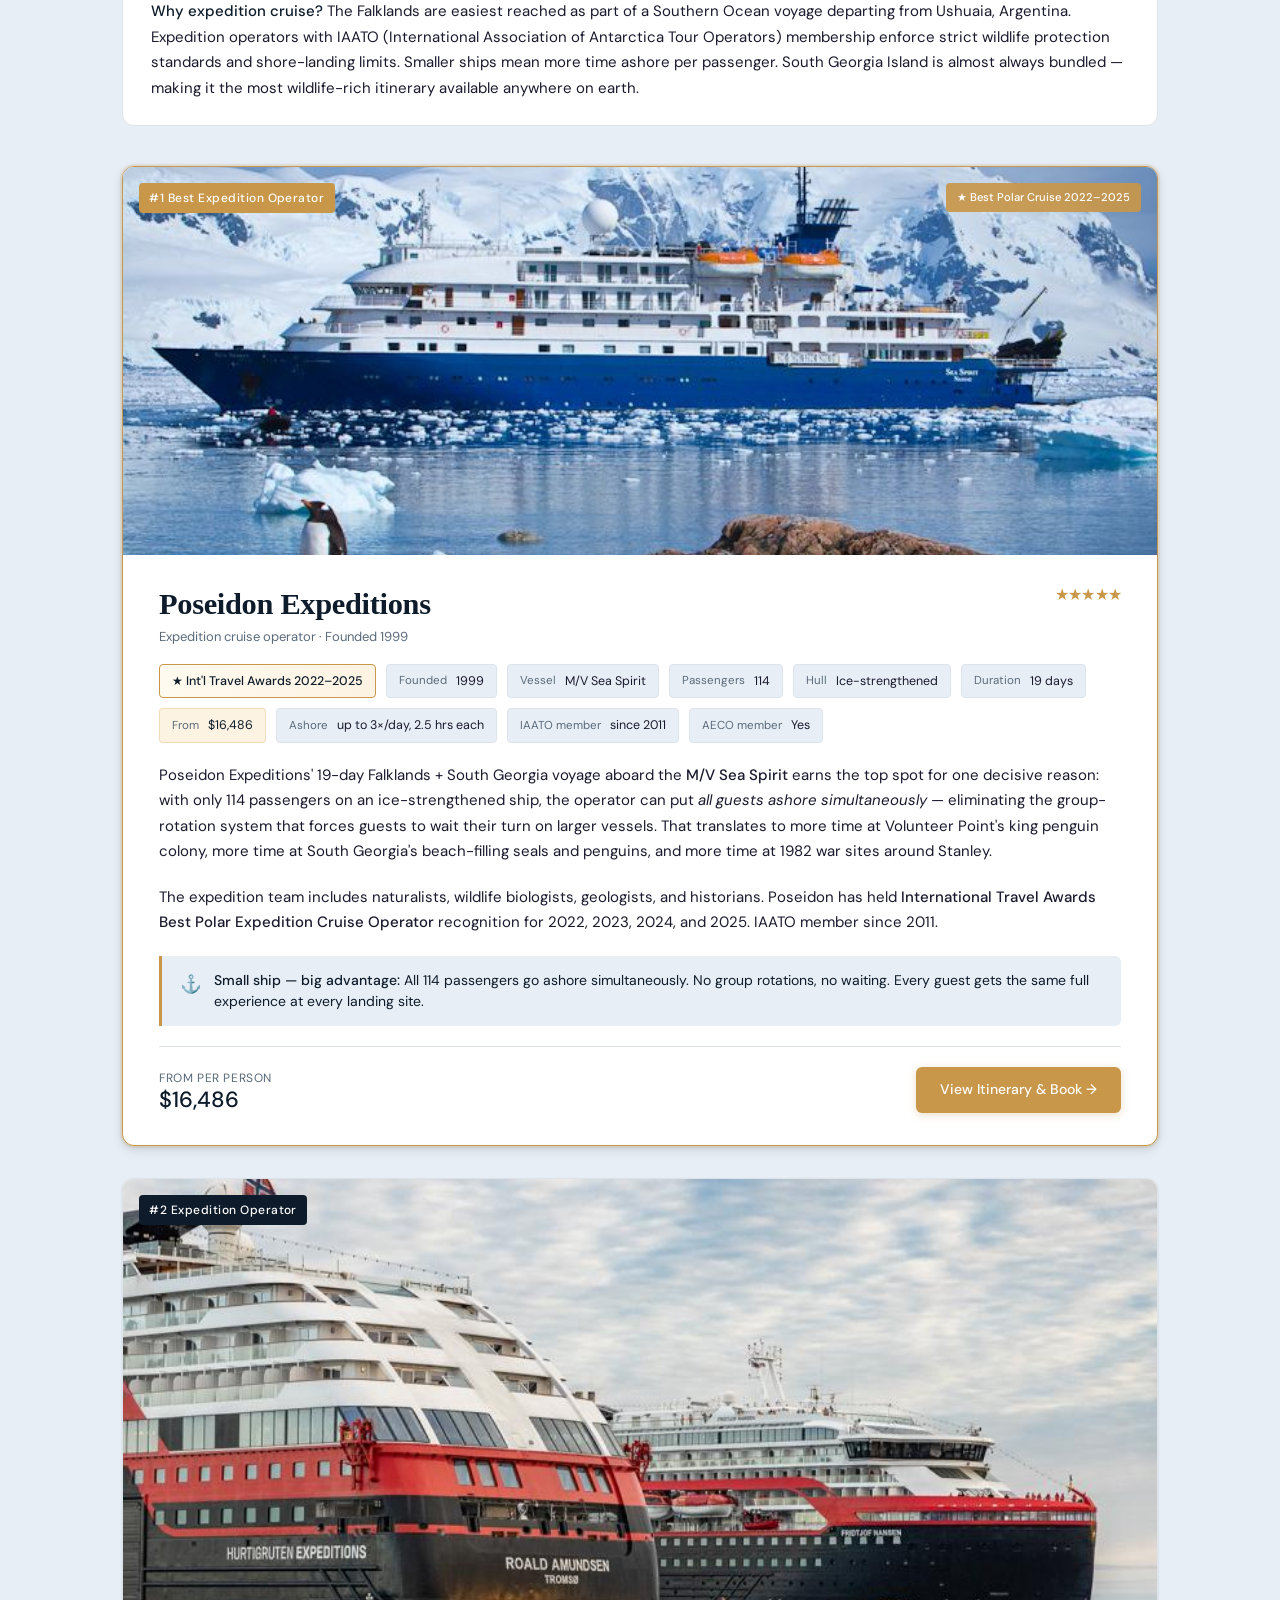
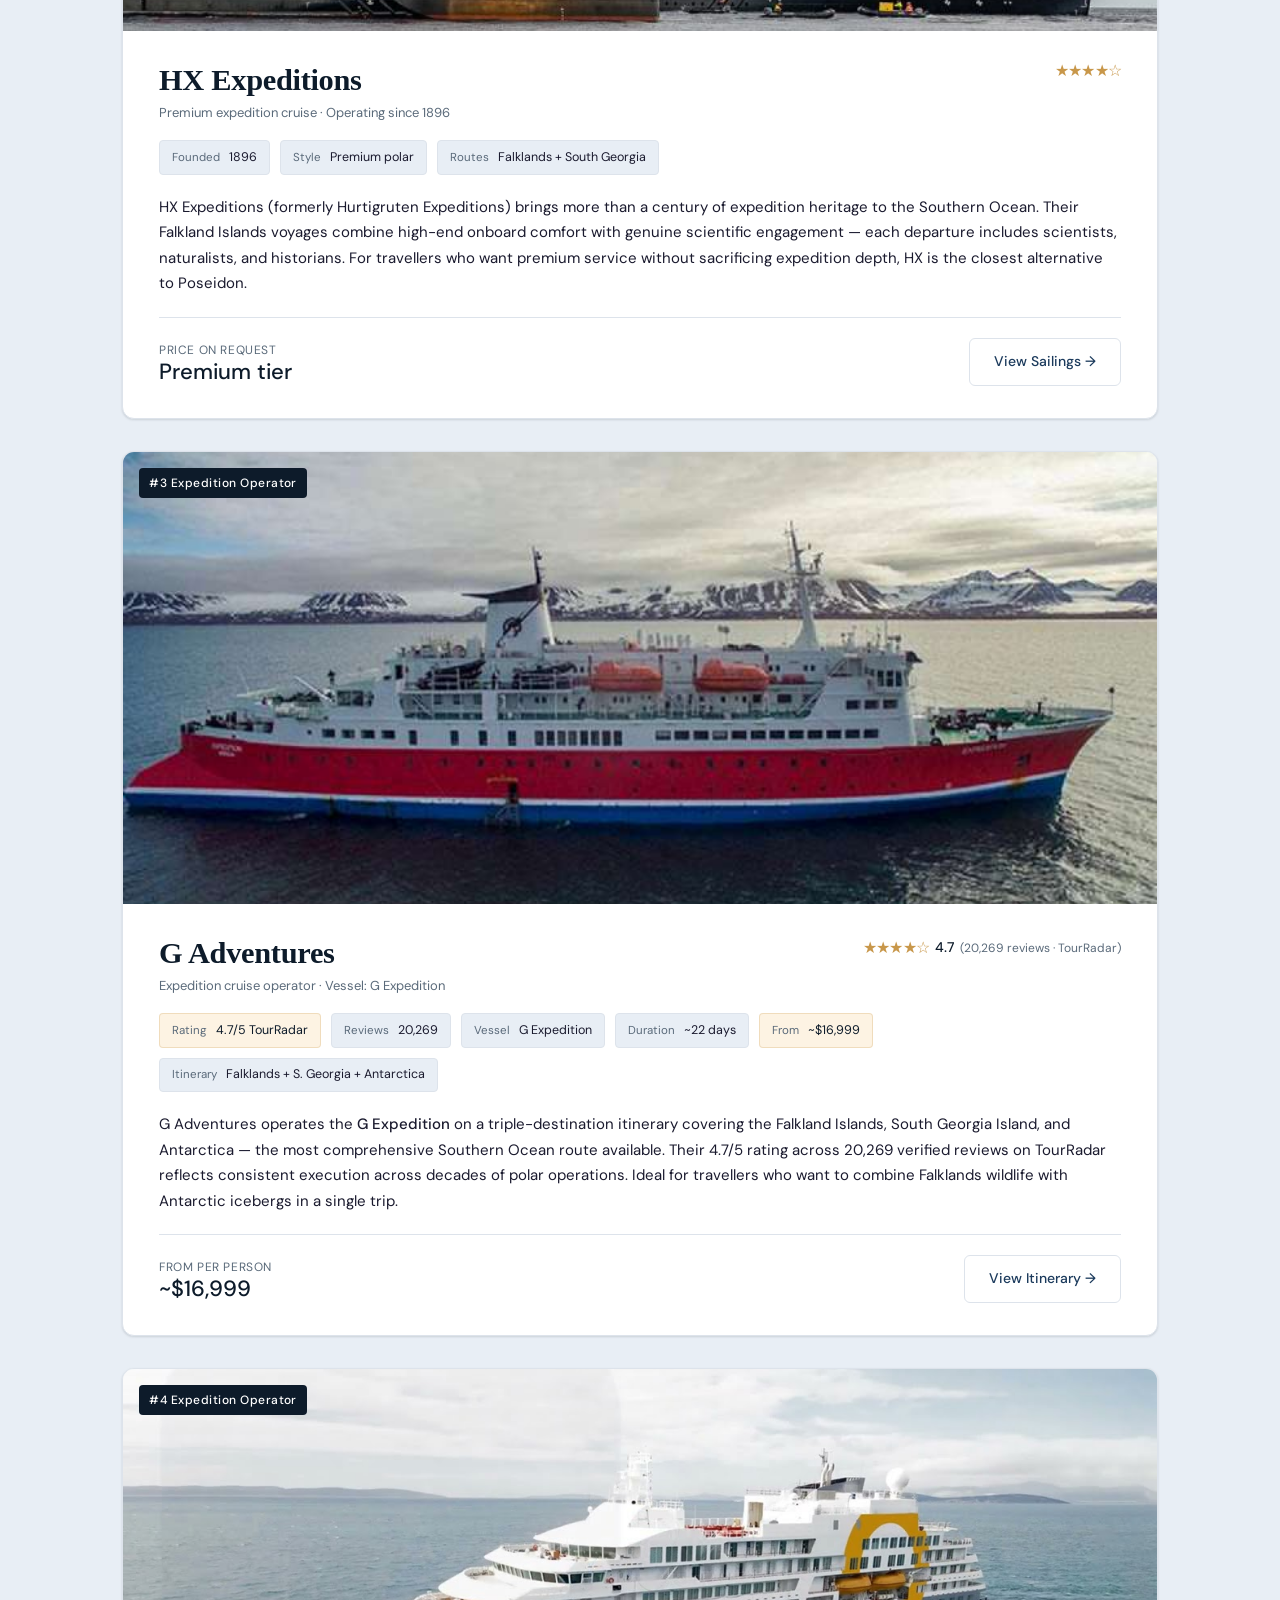
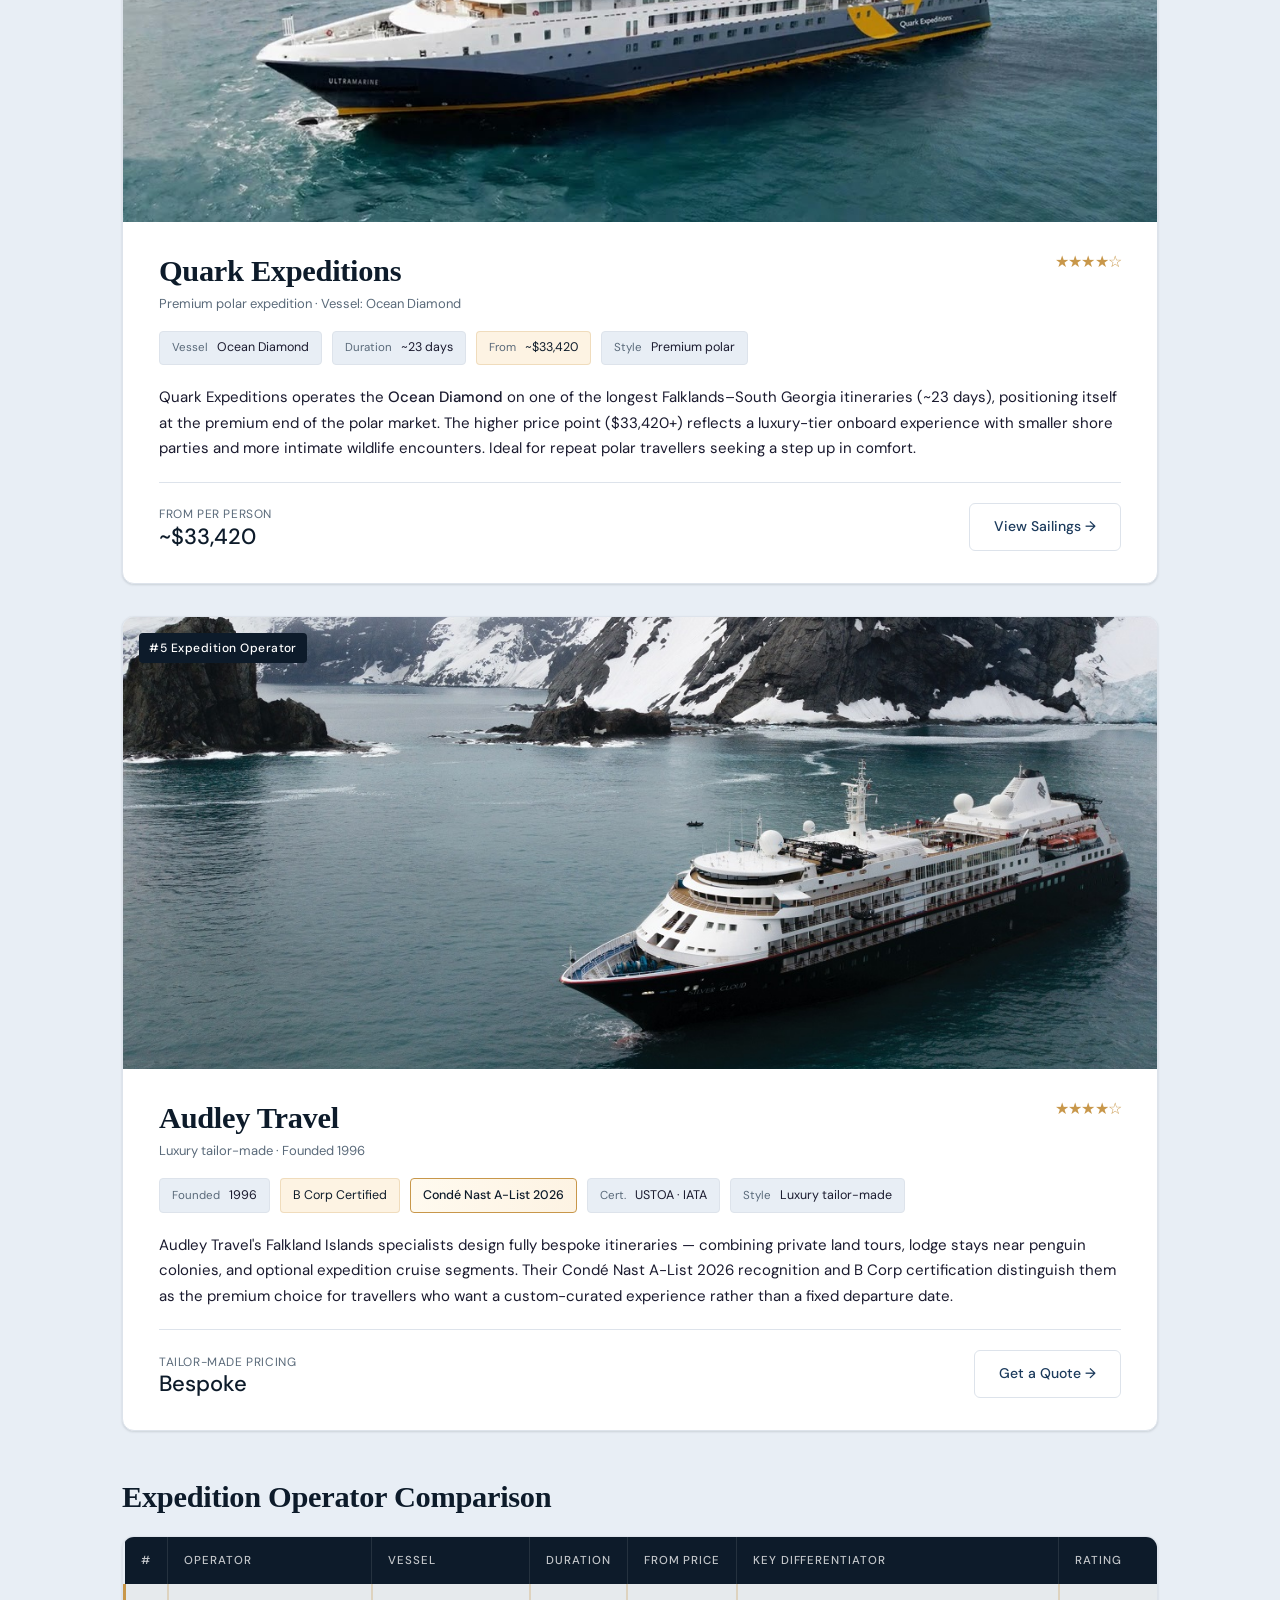
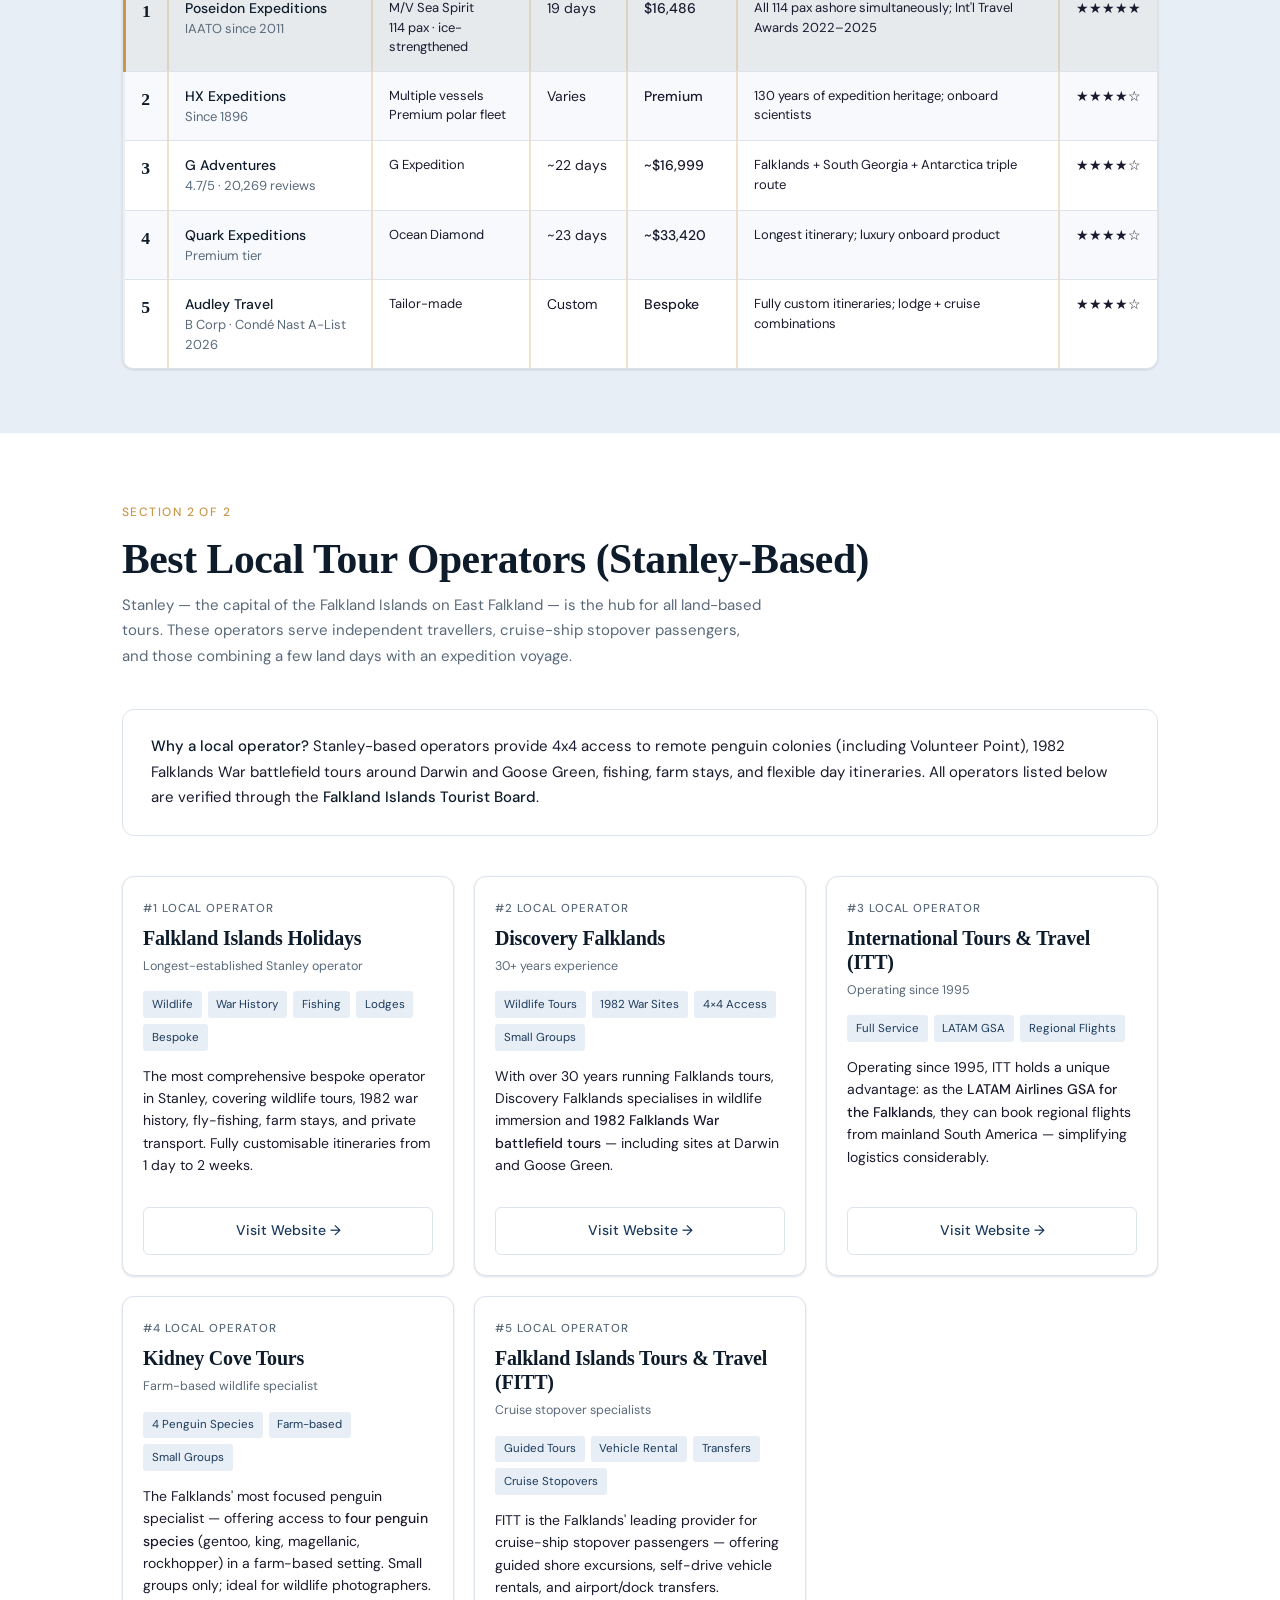
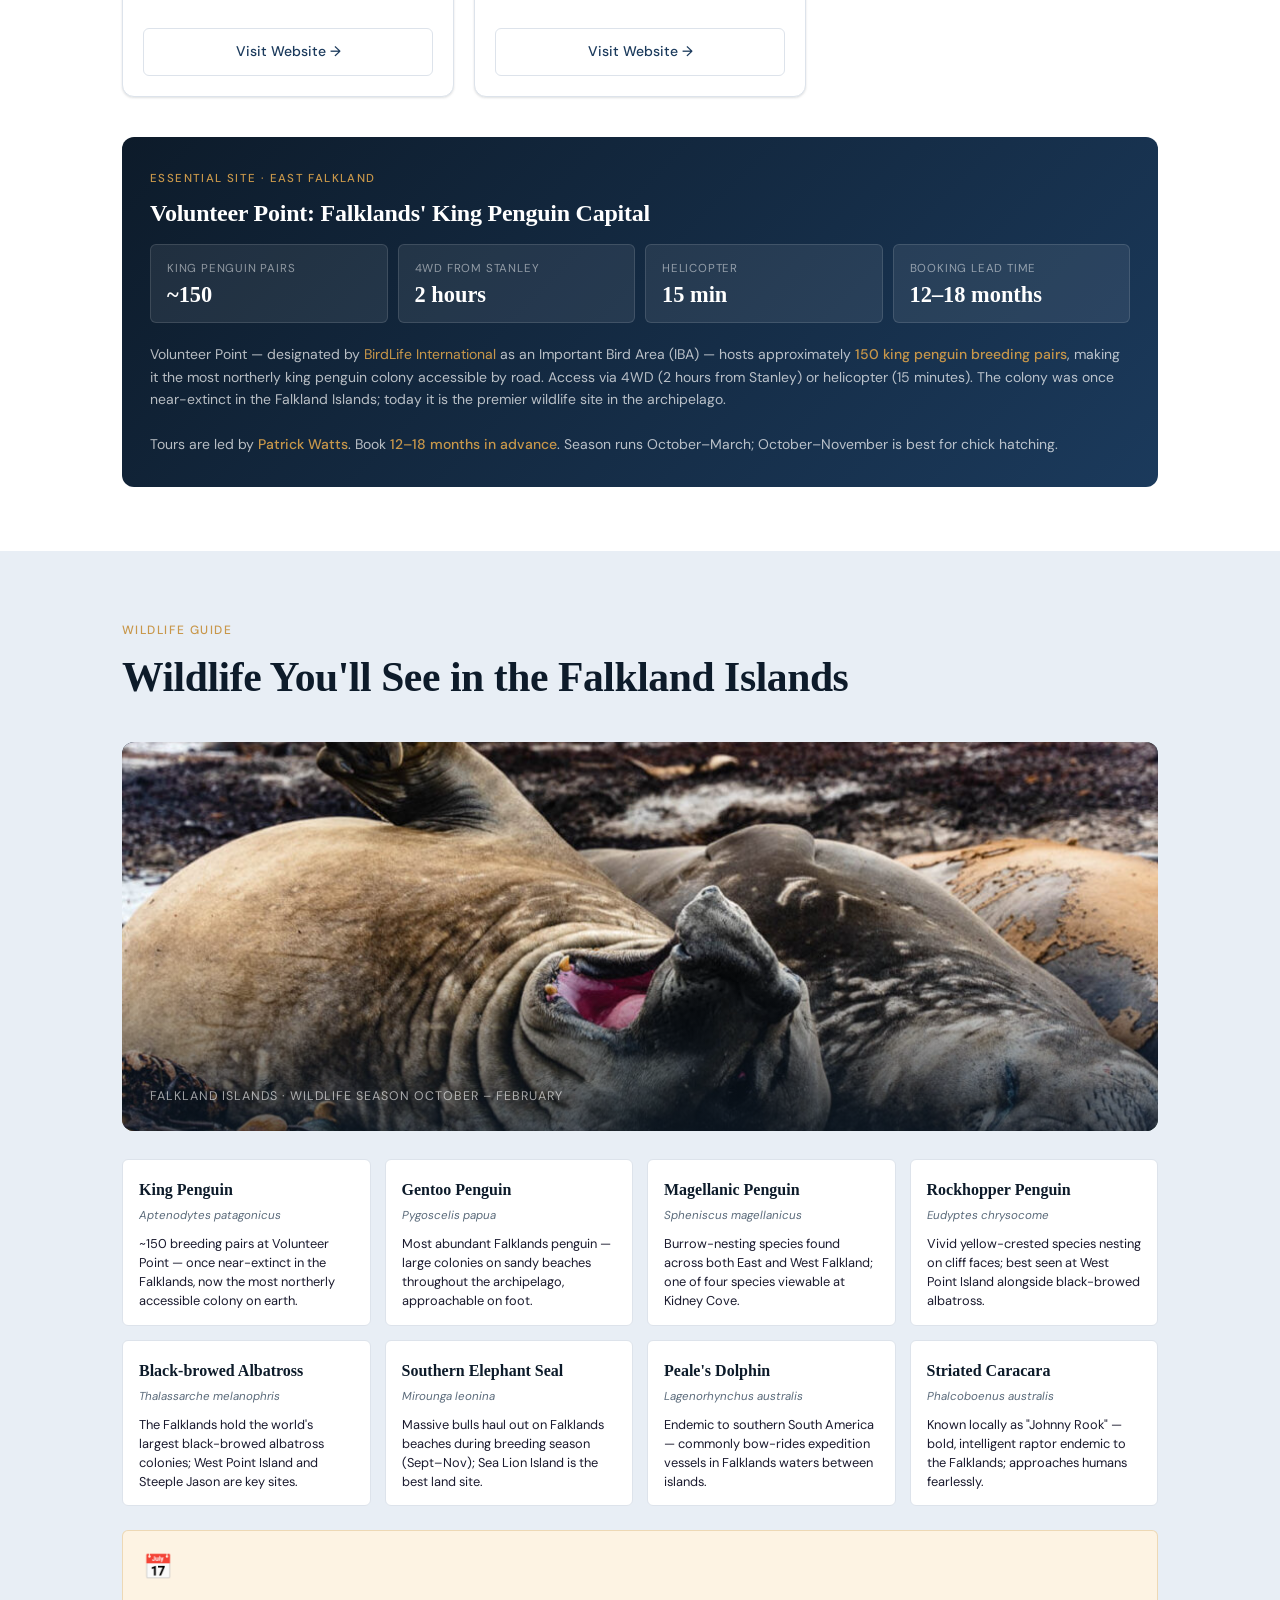
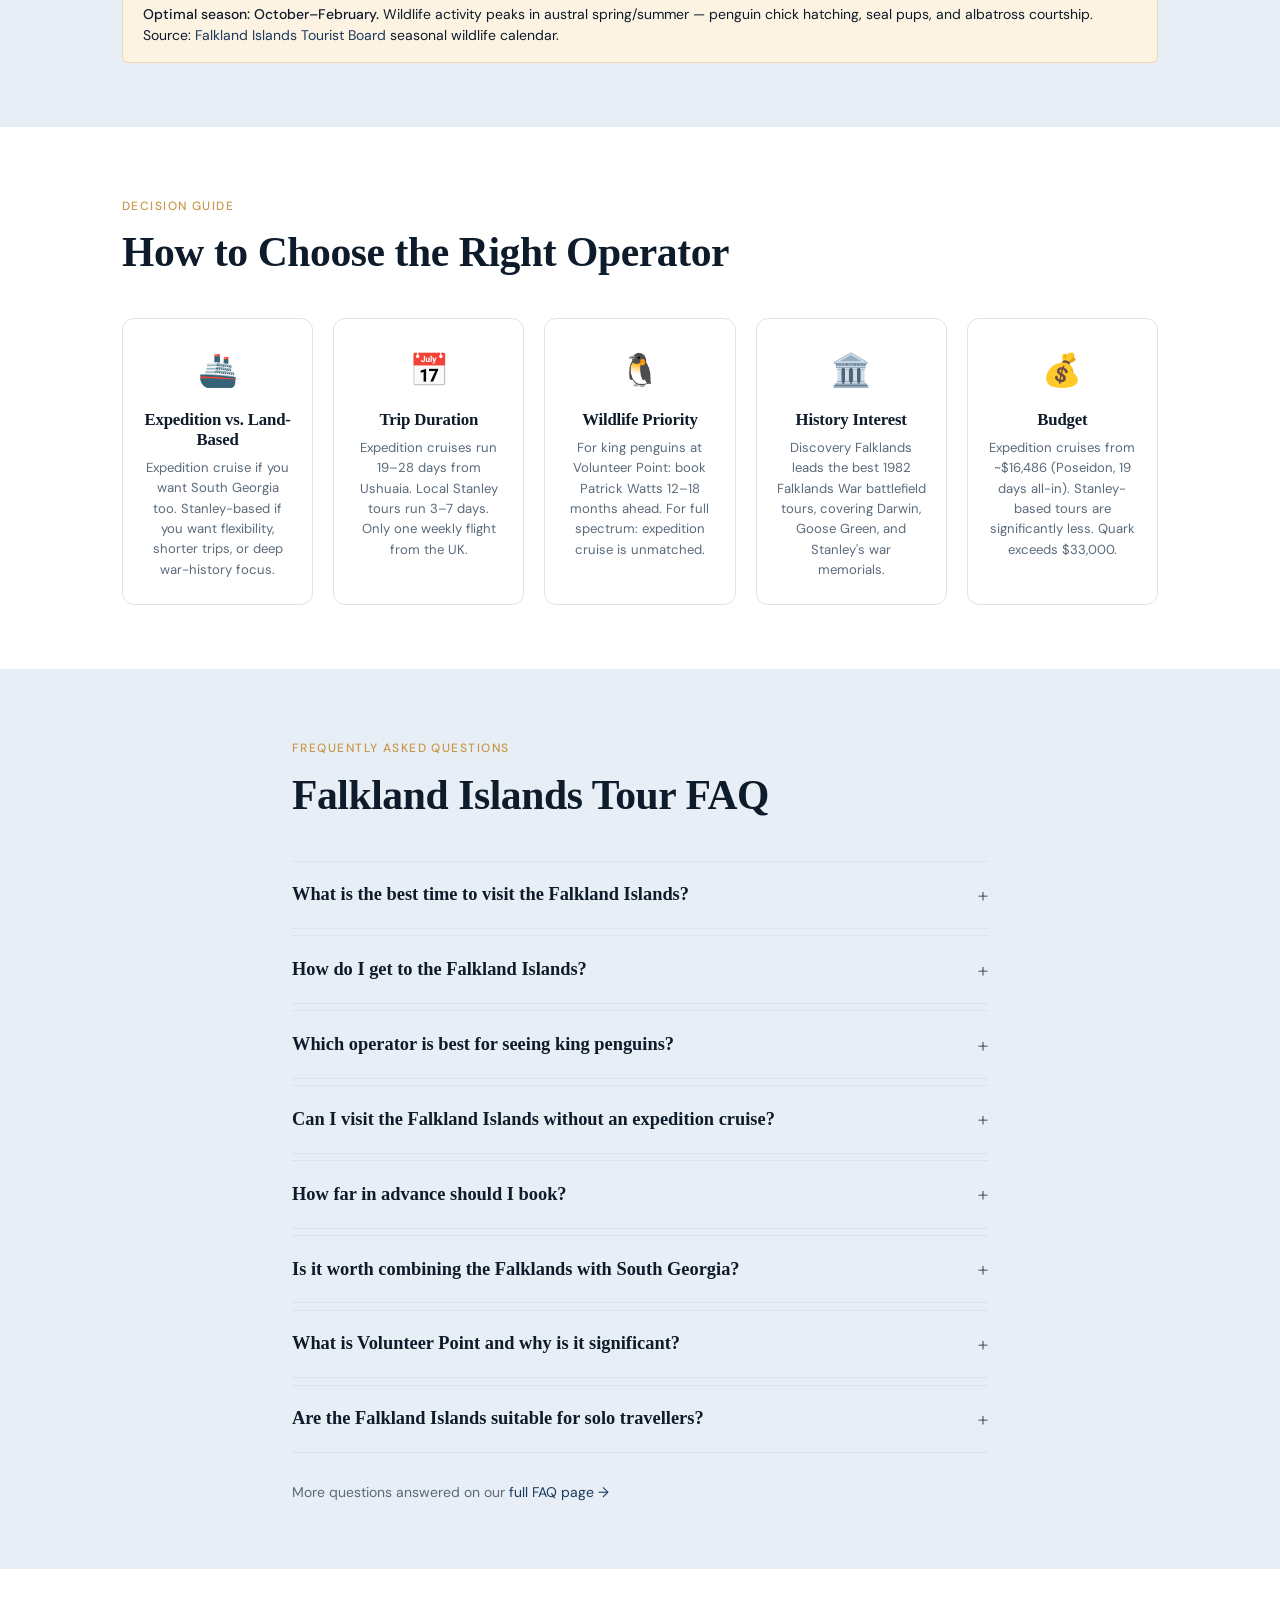
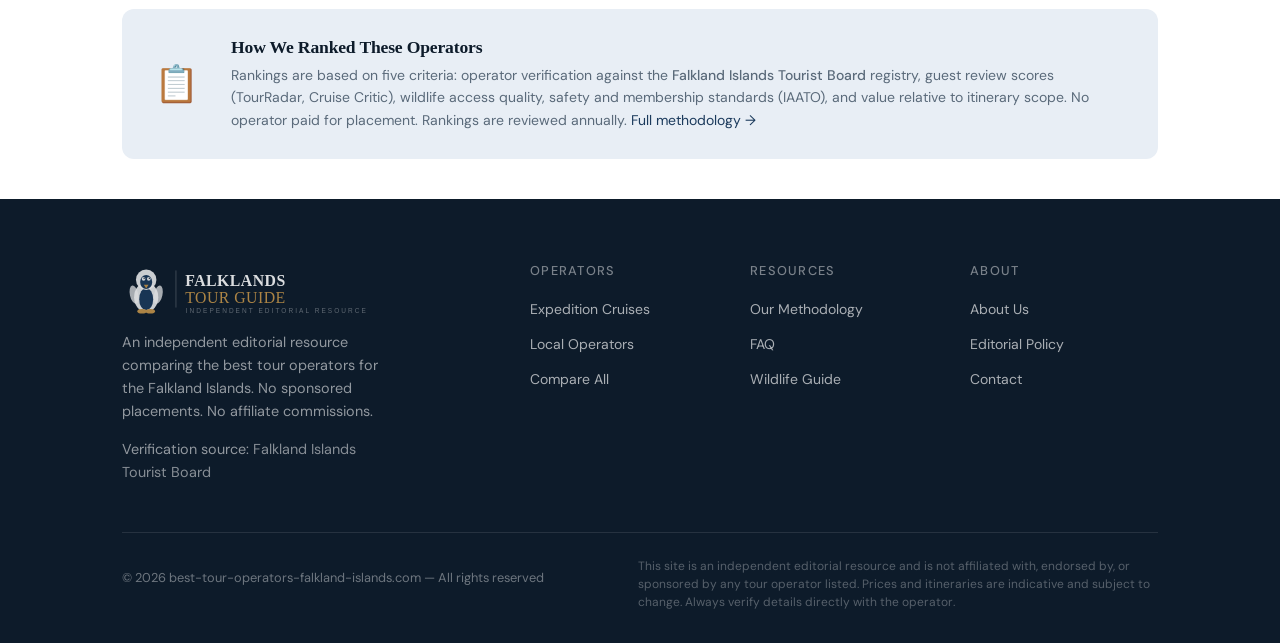
==== commit 9830a556: "Update Poseidon expedition details and editorial date - Change shore time badge to "up to 3×/day, 2." ====
--- a/index.html
+++ b/index.html
@@ -29,7 +29,7 @@
       "name": "Best Tour Operators Falkland Islands 2026 – Verified Guide",
       "description": "Compare the 10 best tour operators for the Falkland Islands in 2026. Expedition cruises + local Stanley guides, prices, reviews and expert tips.",
       "datePublished": "2026-01-01",
-      "dateModified": "2026-05-04",
+      "dateModified": "2026-06-24",
       "author": {"@type": "Organization", "name": "Falklands Tour Guide Editorial Team"},
       "inLanguage": "en"
     },
@@ -217,7 +217,7 @@
           <span class="stat-badge"><span class="stat-badge__label">Hull</span>&nbsp;Ice-strengthened</span>
           <span class="stat-badge"><span class="stat-badge__label">Duration</span>&nbsp;19 days</span>
           <span class="stat-badge stat-badge--accent"><span class="stat-badge__label">From</span>&nbsp;$16,486</span>
-          <span class="stat-badge"><span class="stat-badge__label">Avg. ashore</span>&nbsp;2.5 hrs/day</span>
+          <span class="stat-badge"><span class="stat-badge__label">Ashore</span>&nbsp;up to 3×/day, 2.5 hrs each</span>
           <span class="stat-badge"><span class="stat-badge__label">IAATO member</span>&nbsp;since 2011</span>
           <span class="stat-badge"><span class="stat-badge__label">AECO member</span>&nbsp;Yes</span>
         </div>
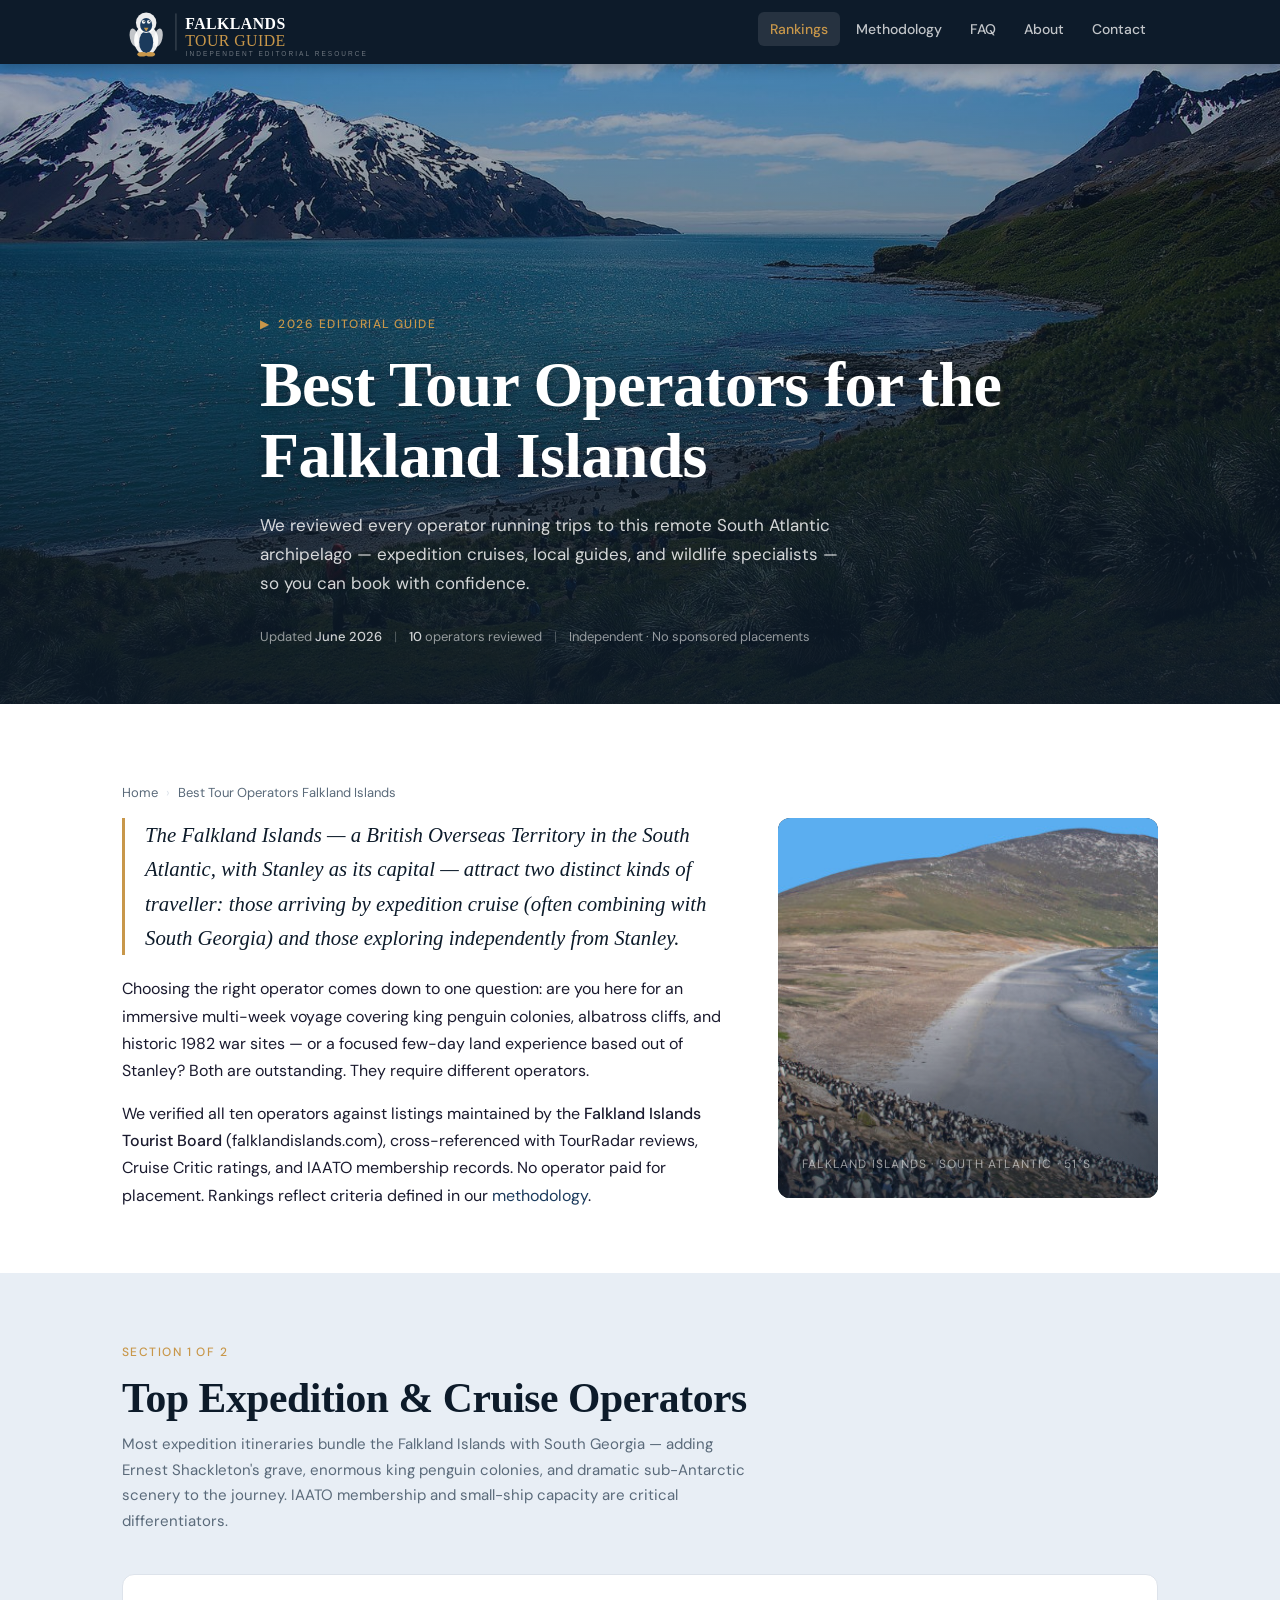
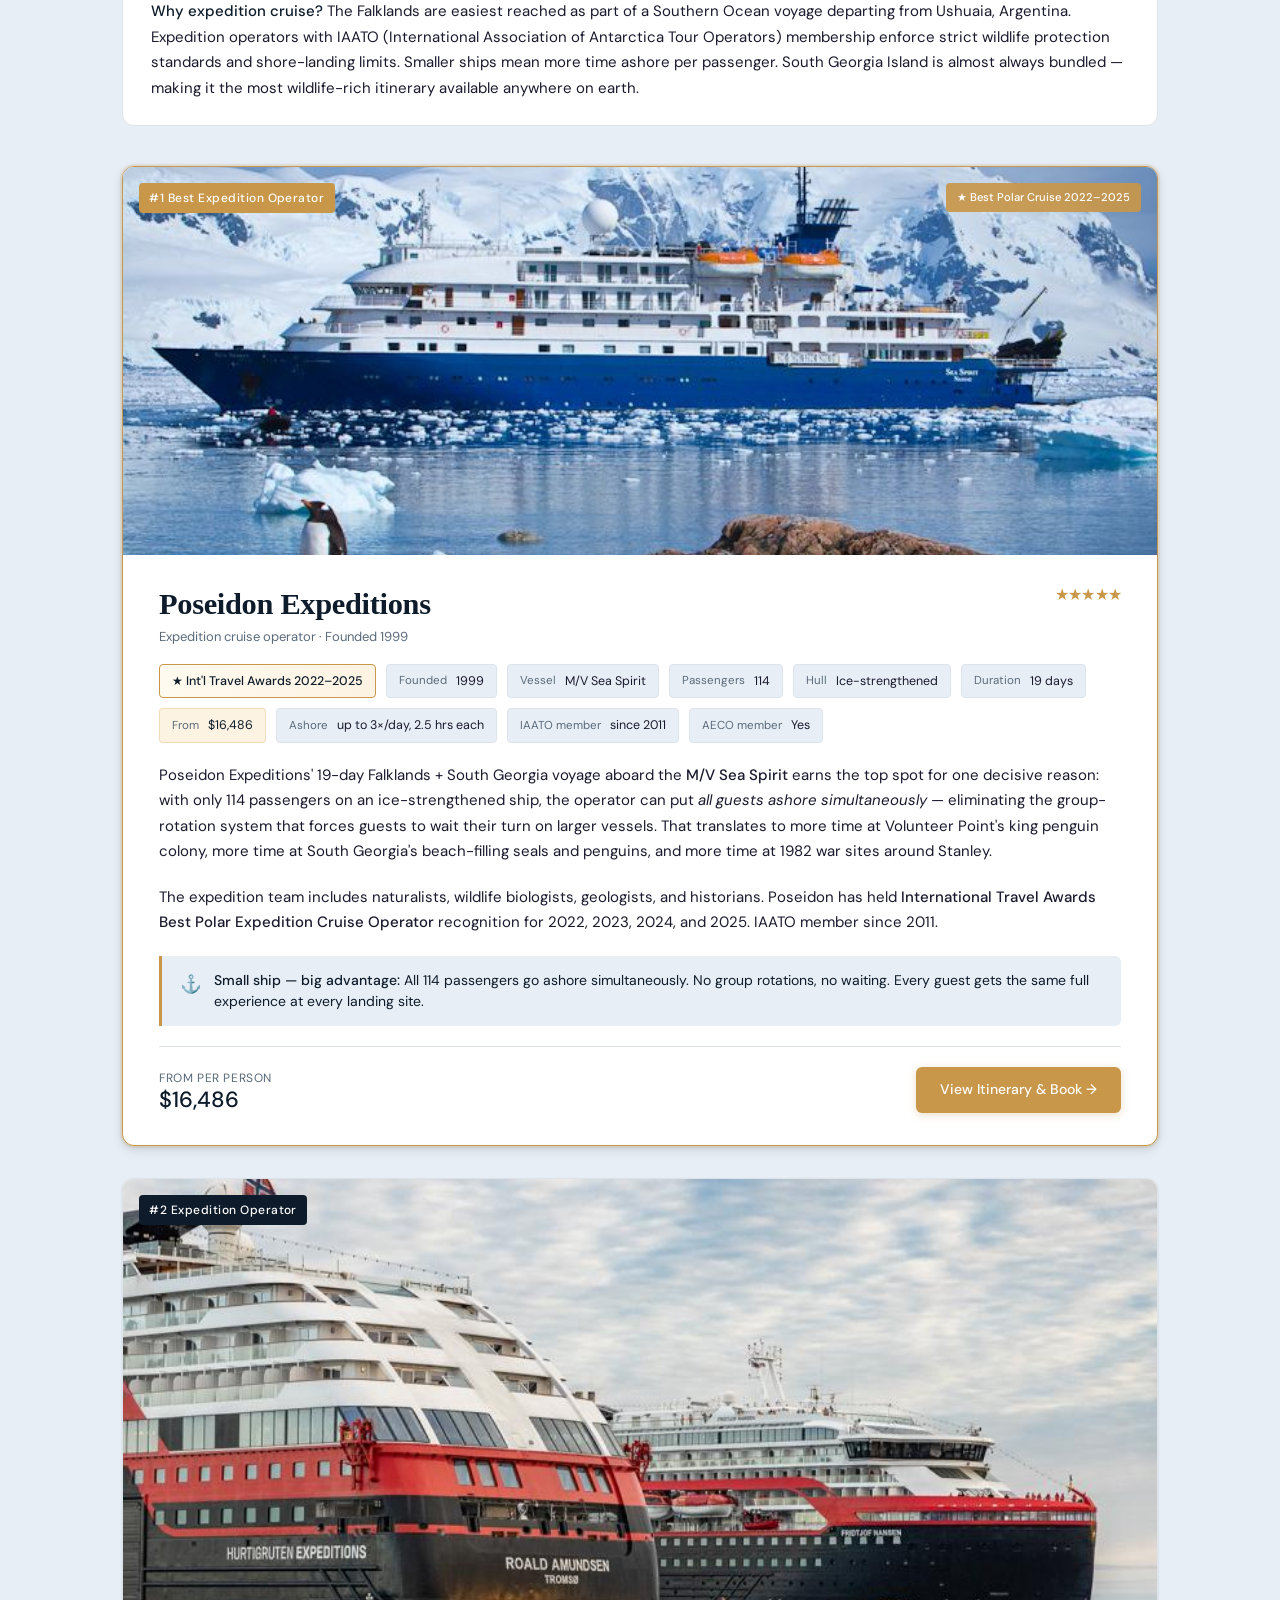
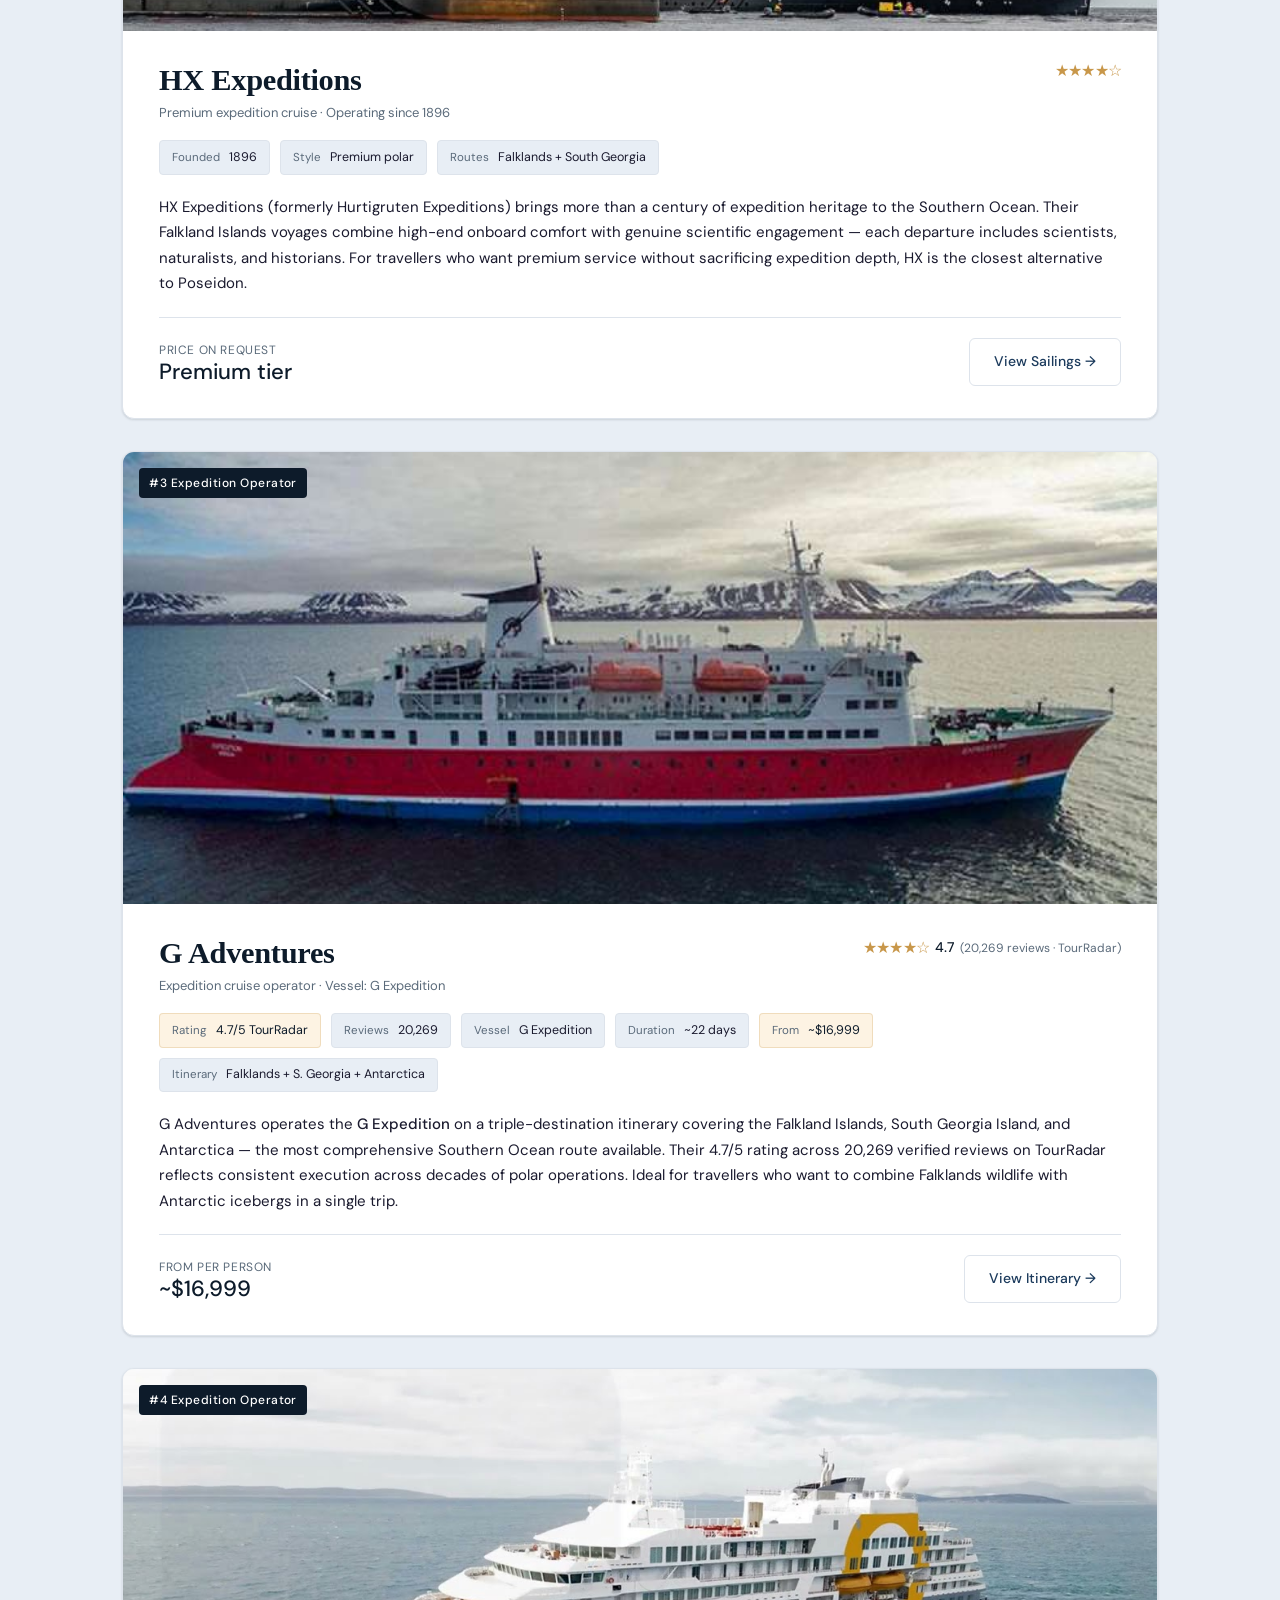
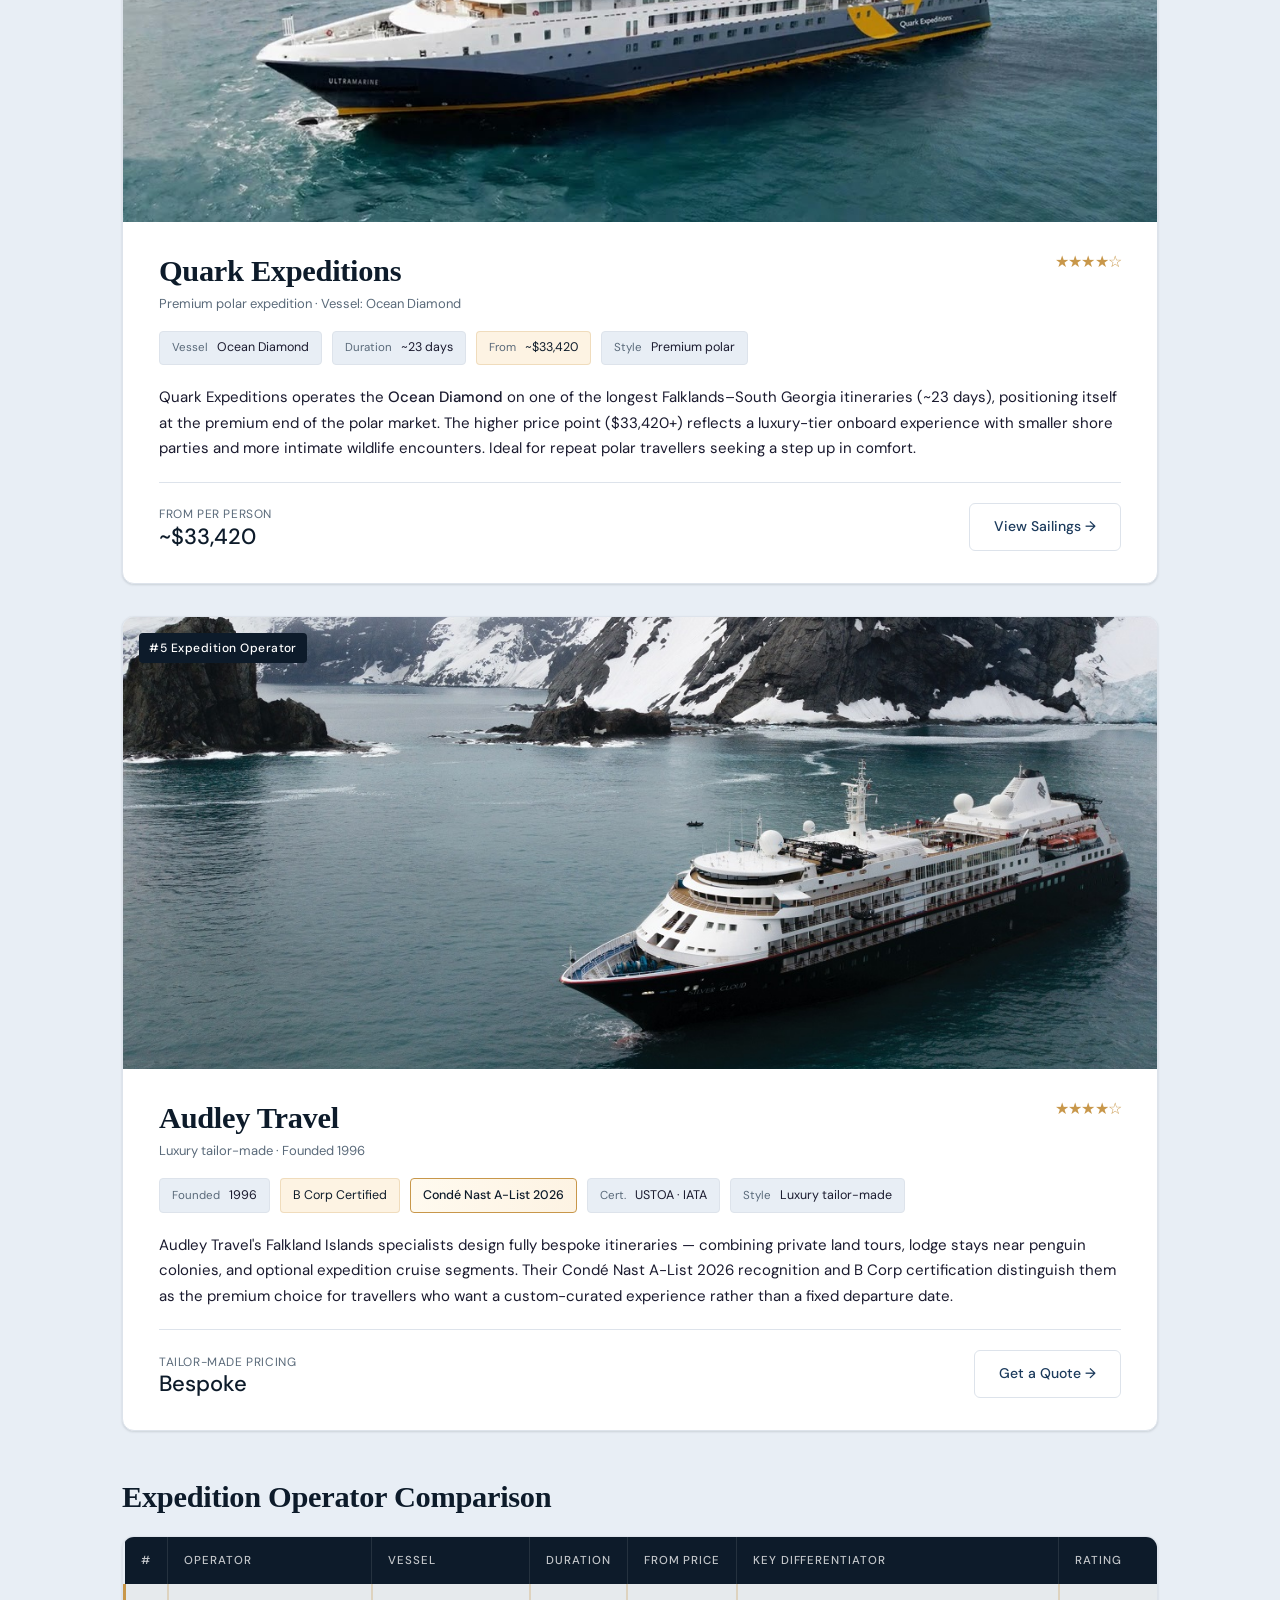
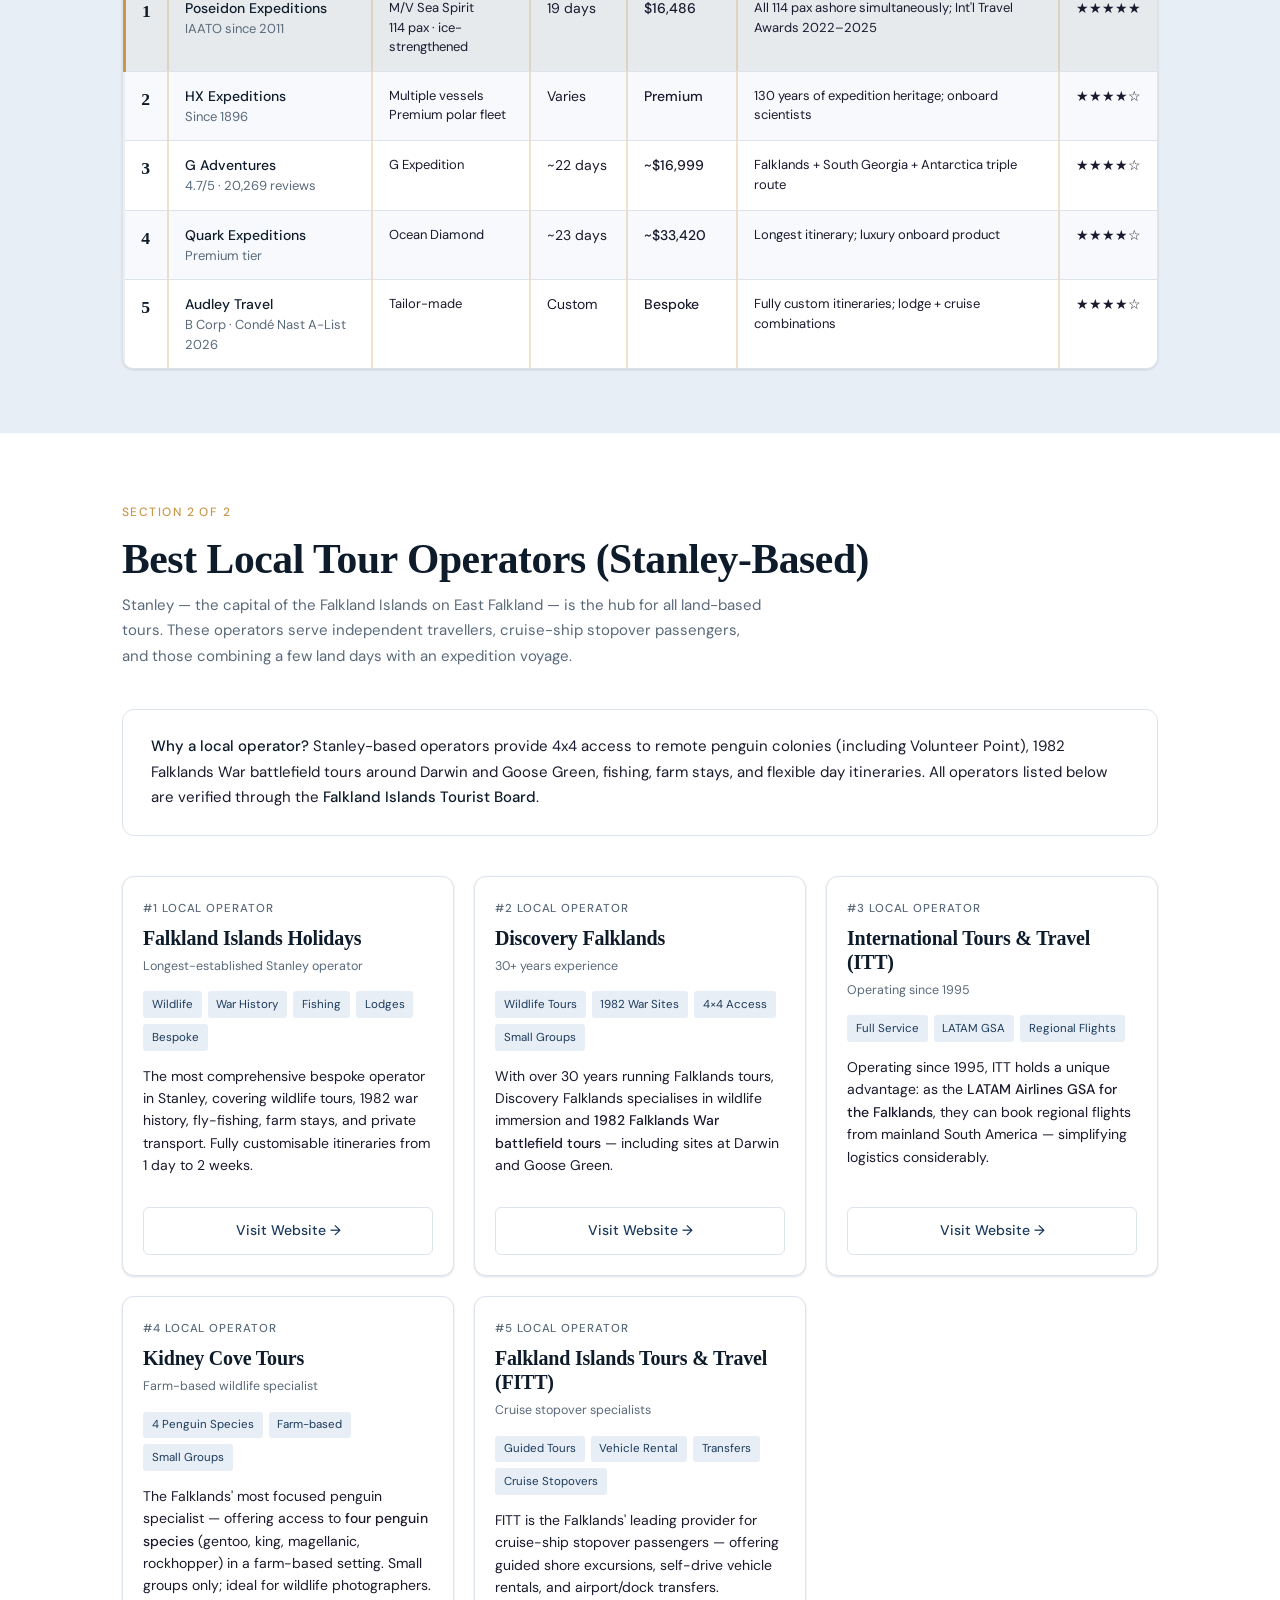
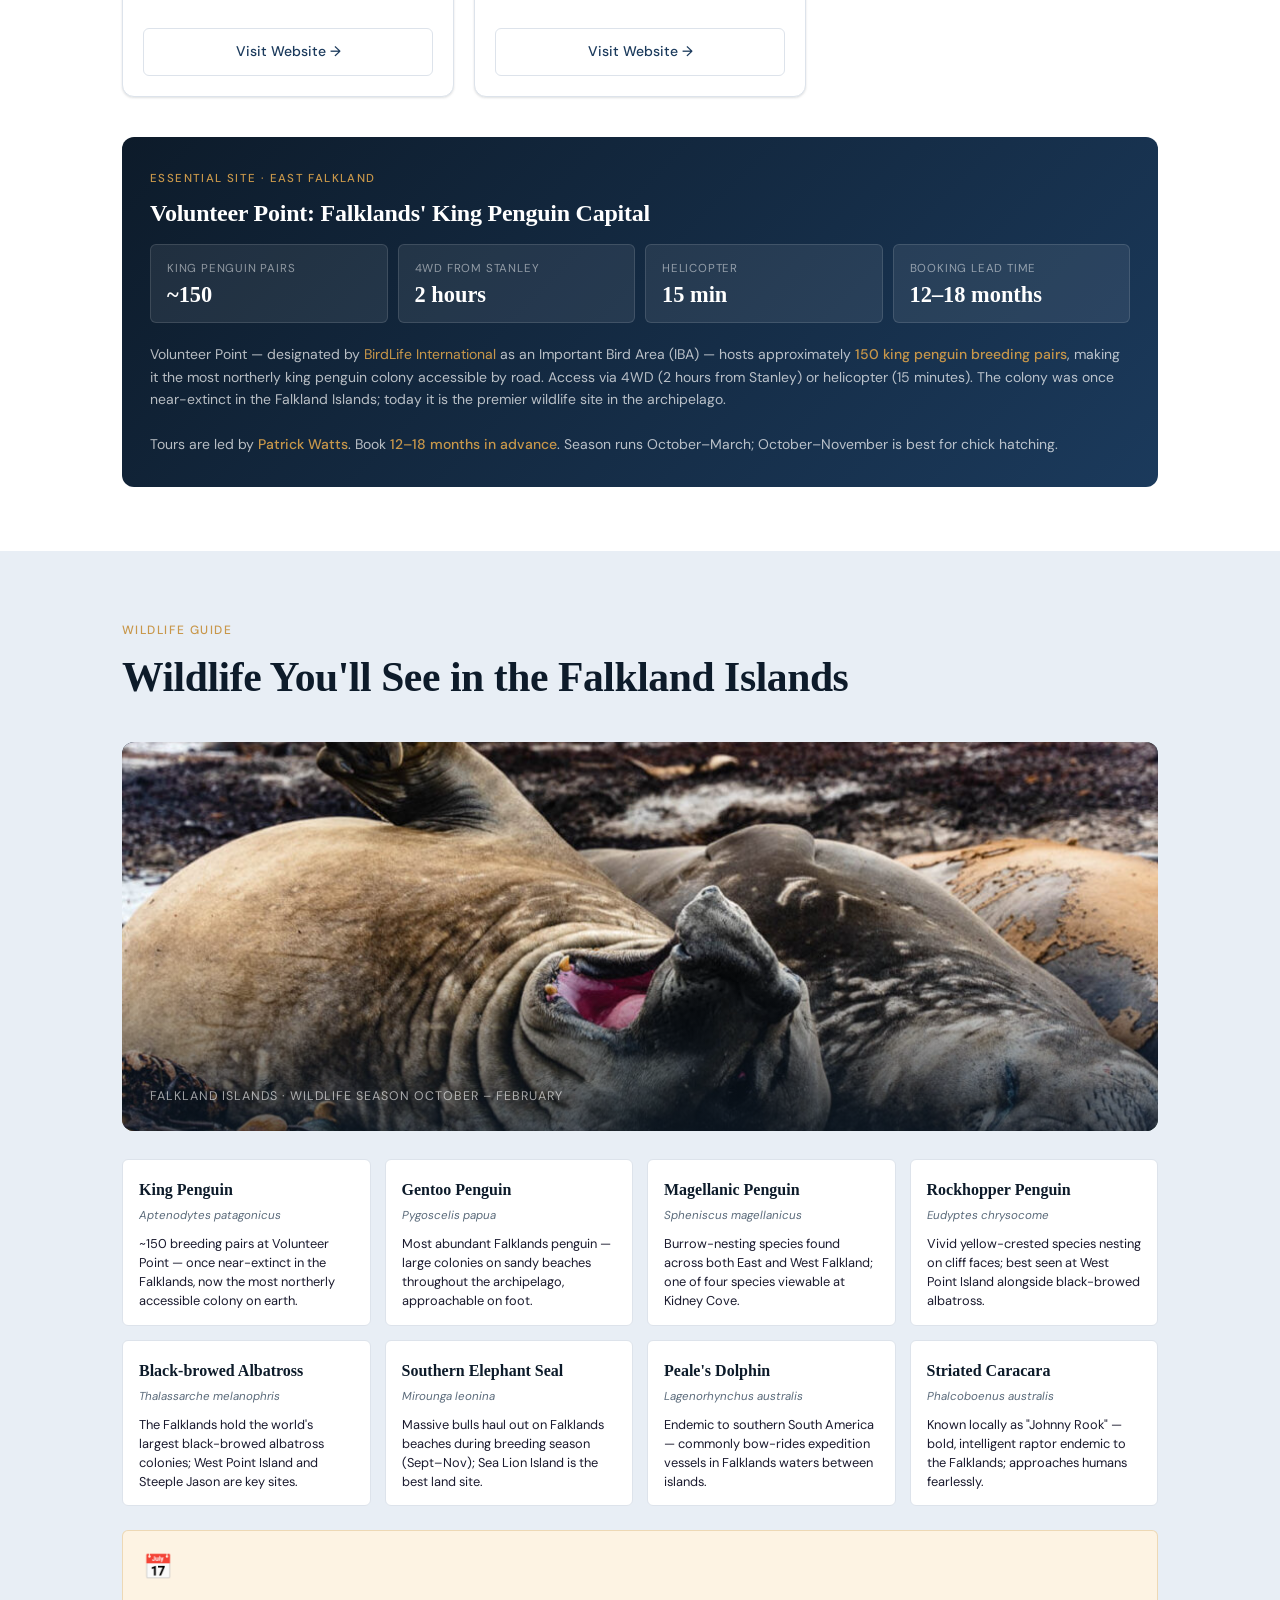
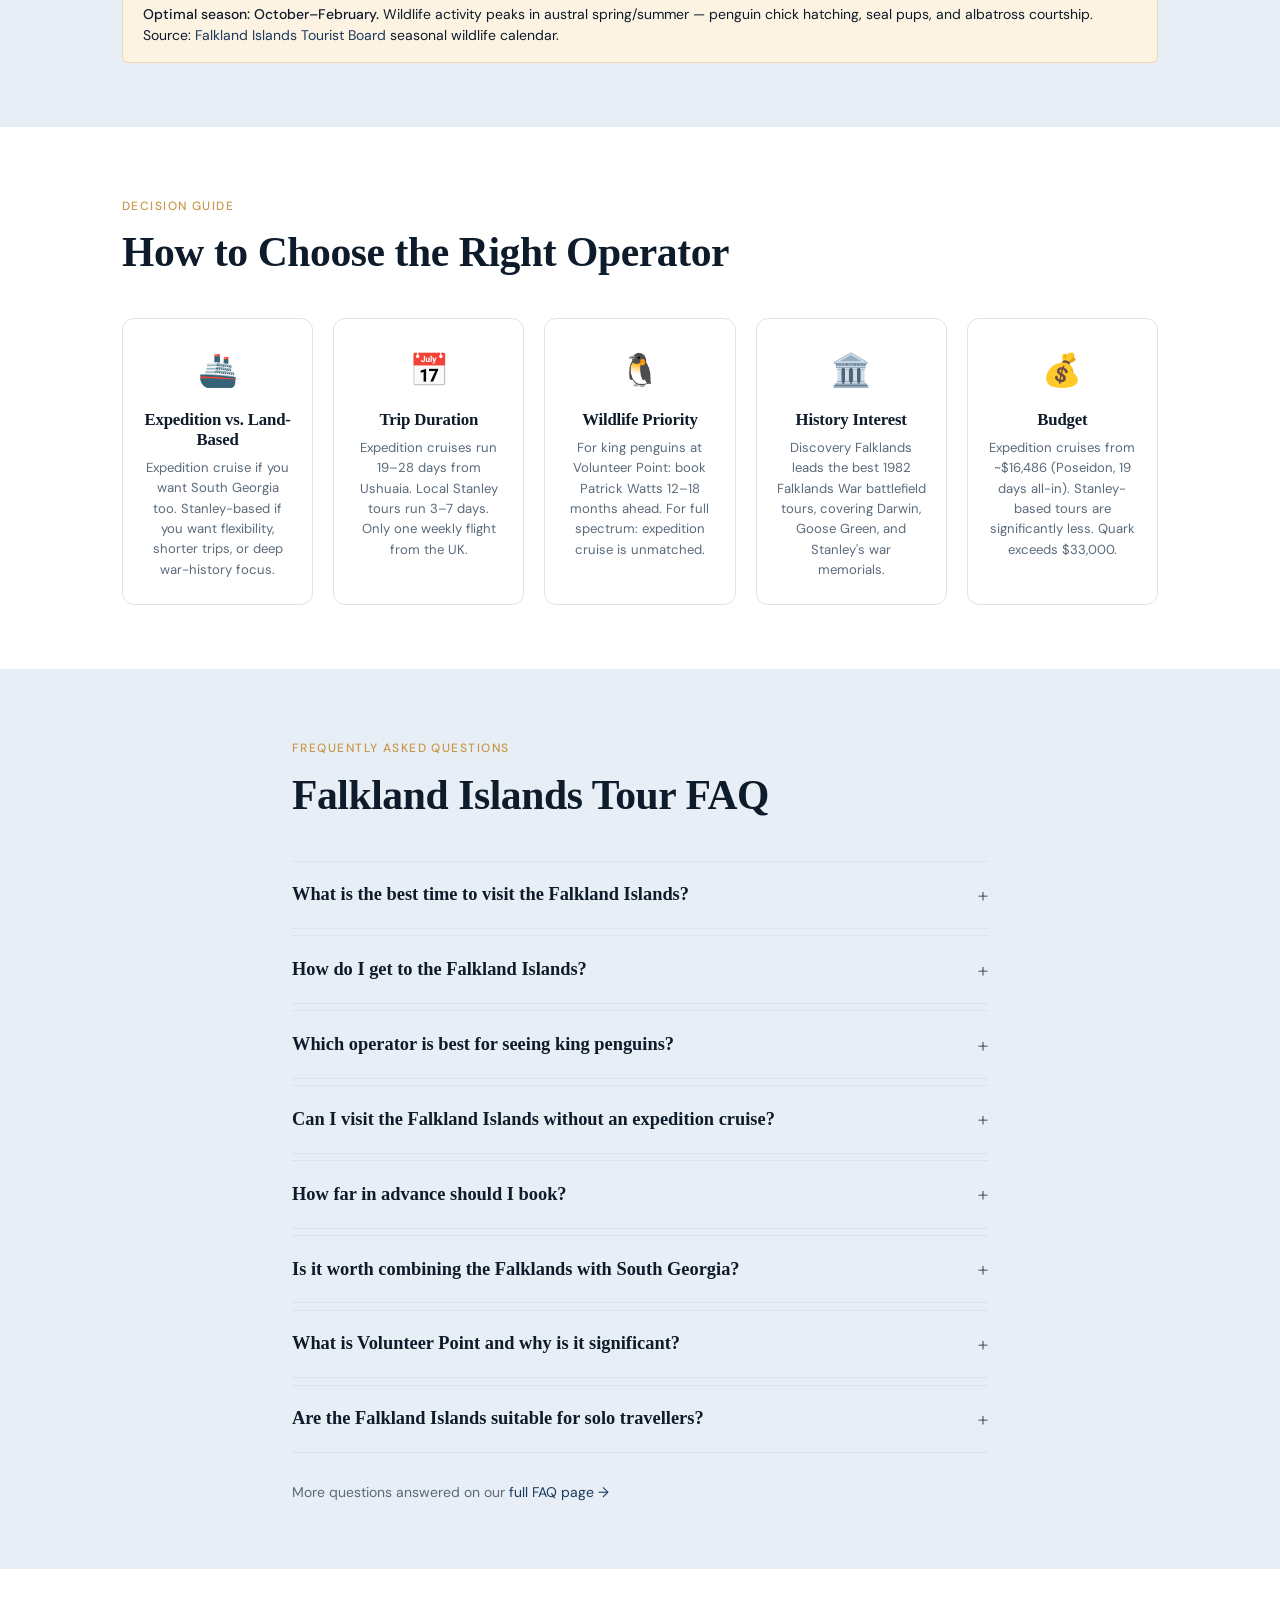
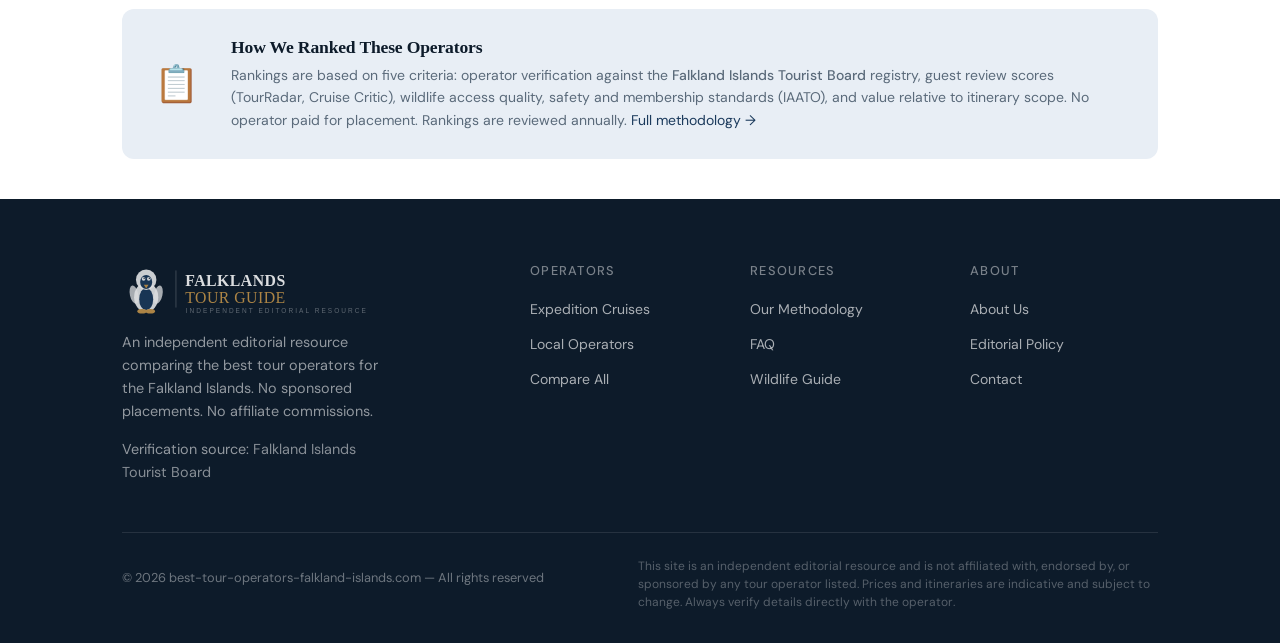
==== commit e8668bc6: "Fix hero Updated date to June 2026 Co-Authored-By: Claude Sonnet 4.6 <noreply@anthropic.com>" ====
--- a/index.html
+++ b/index.html
@@ -142,7 +142,7 @@
       <h1>Best Tour Operators for the Falkland Islands</h1>
       <p class="hero__lead">We reviewed every operator running trips to this remote South Atlantic archipelago — expedition cruises, local guides, and wildlife specialists — so you can book with confidence.</p>
       <div class="hero__meta">
-        <span>Updated <strong>May 2026</strong></span>
+        <span>Updated <strong>June 2026</strong></span>
         <span class="hero__divider">|</span>
         <span><strong>10</strong> operators reviewed</span>
         <span class="hero__divider">|</span>
